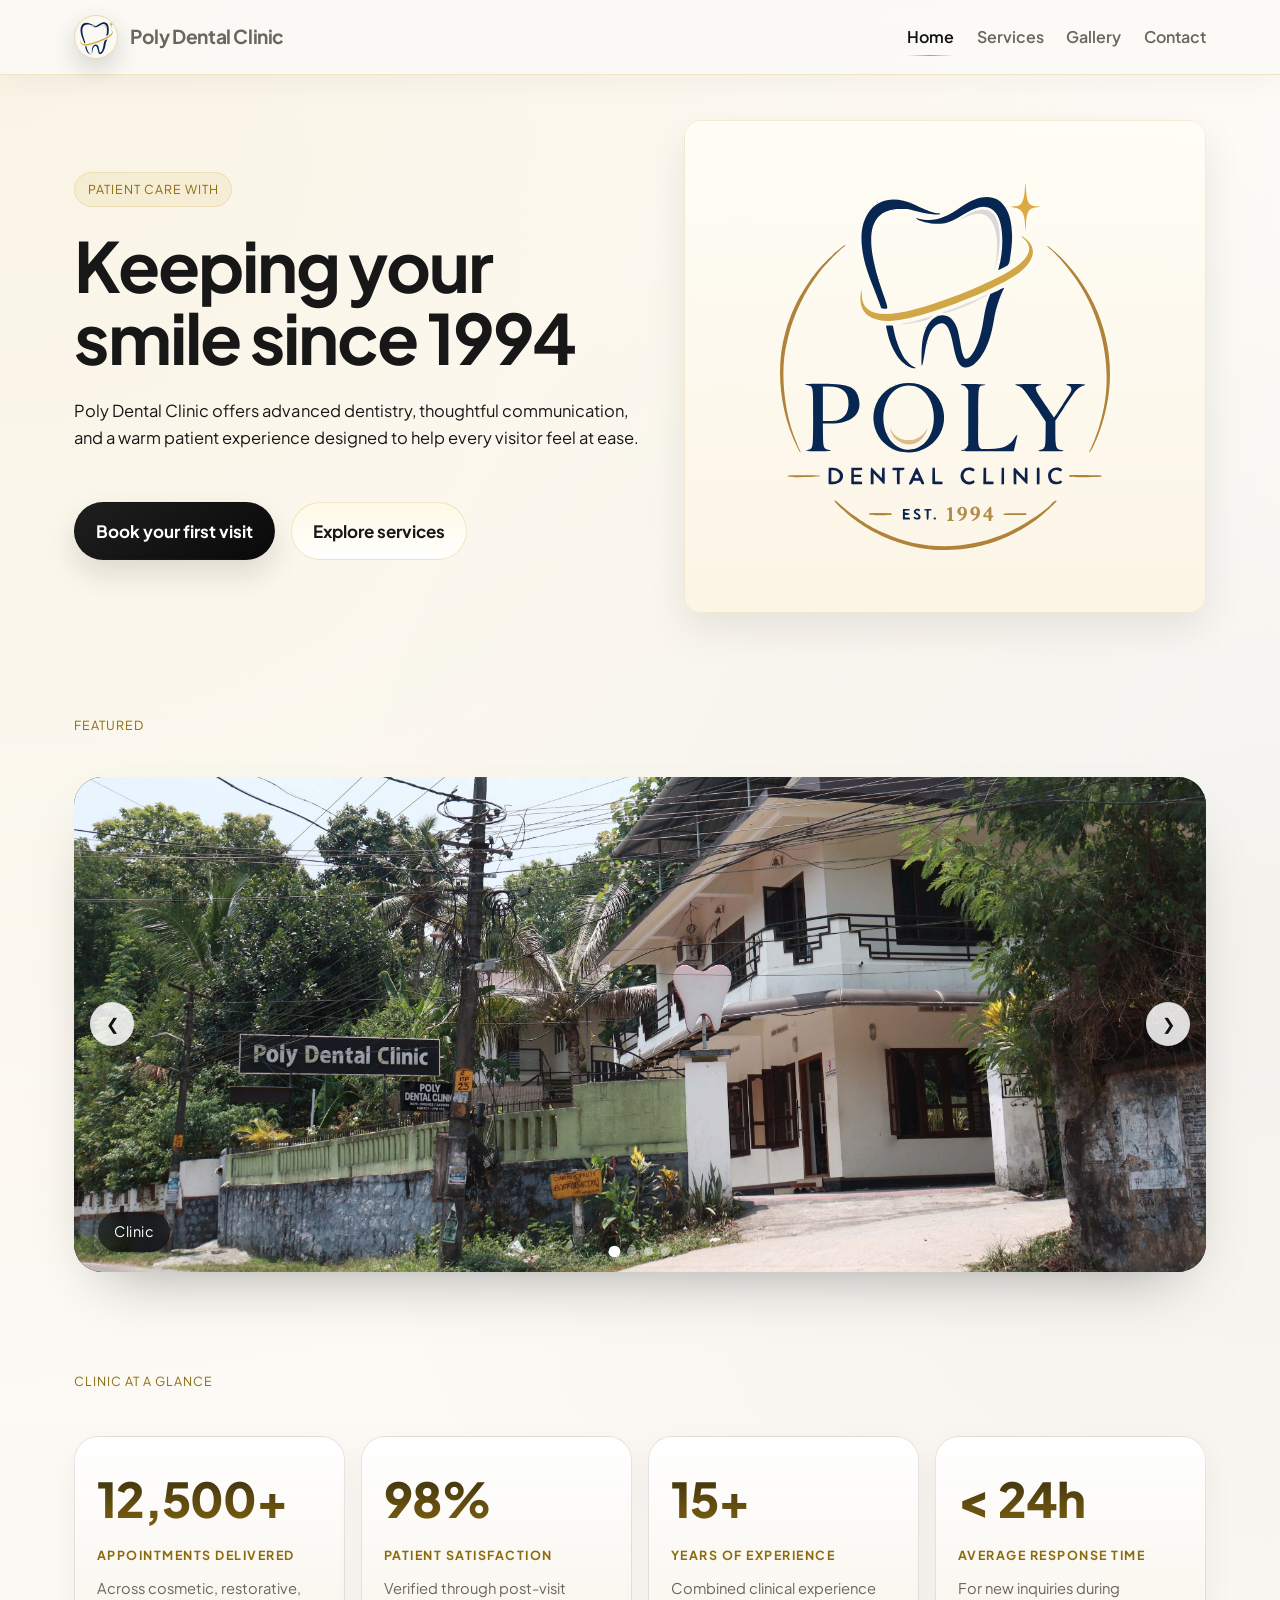
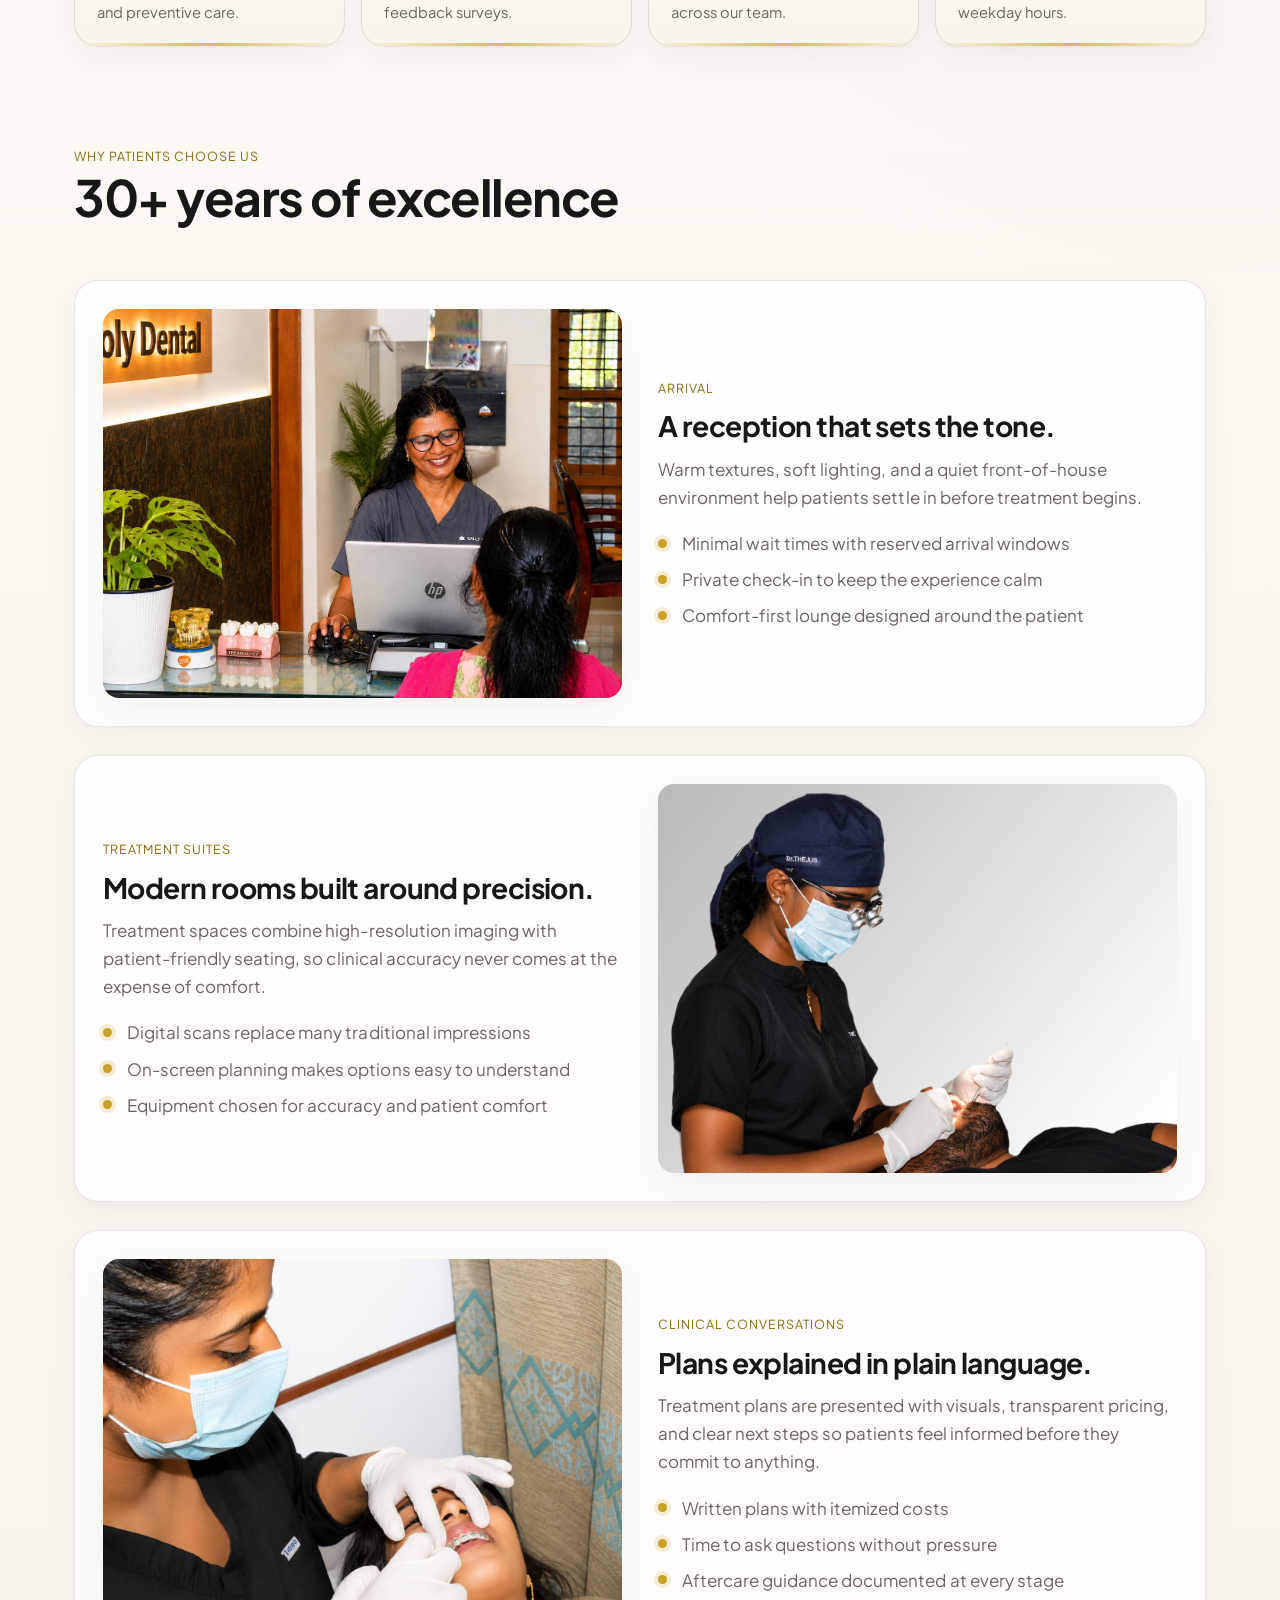
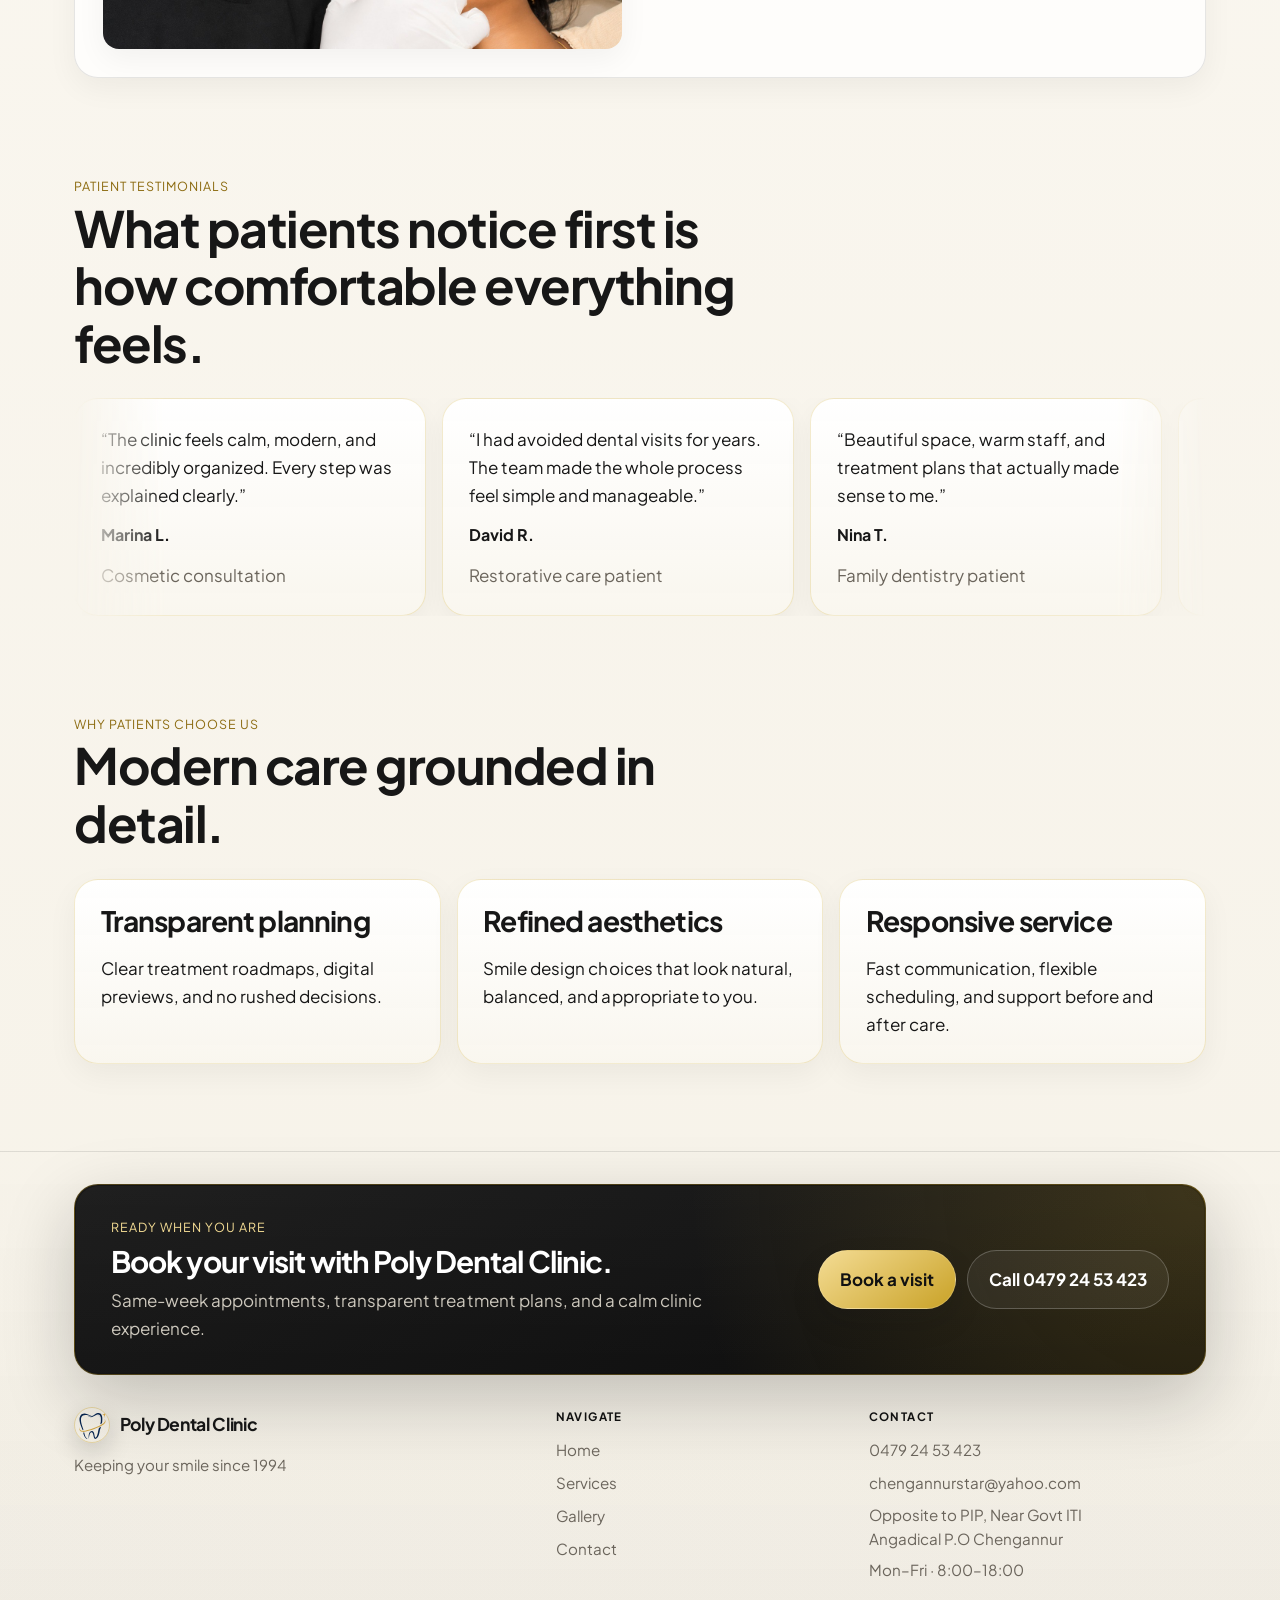
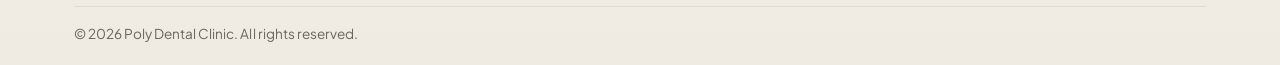
==== index.html @ 368d03ad "fix: add images shared" ====
<!DOCTYPE html>
<html lang="en">
  <head>
    <meta charset="UTF-8" />
    <meta name="viewport" content="width=device-width, initial-scale=1.0" />
    <title>Home | Poly Dental Clinic</title>
    <meta
      name="description"
      content="Poly Dental Clinic is a modern dental practice offering dependable care, advanced treatments, and a welcoming patient experience from the first visit."
    />
    <meta
      name="keywords"
      content="dental clinic, cosmetic dentistry, family dentist, restorative dentistry, modern dental care"
    />
    <meta name="robots" content="index,follow" />
    <link rel="canonical" href="https://www.polydentalclinic.com/" />
    <meta property="og:title" content="Home | Poly Dental Clinic" />
    <meta
      property="og:description"
      content="Modern dental care with a strong first impression, advanced technology, and a calm patient experience."
    />
    <meta property="og:type" content="website" />
    <meta property="og:url" content="https://www.polydentalclinic.com/" />
    <meta property="og:site_name" content="Poly Dental Clinic" />
    <meta name="theme-color" content="#fbfaf7" />
    <link rel="icon" href="assets/images/favicon.svg" type="image/svg+xml" />
    <link rel="manifest" href="site.webmanifest" />
    <link rel="preconnect" href="https://fonts.googleapis.com" />
    <link rel="preconnect" href="https://fonts.gstatic.com" crossorigin />
    <link
      href="https://fonts.googleapis.com/css2?family=Plus+Jakarta+Sans:wght@400;500;600;700;800&display=swap"
      rel="stylesheet"
    />
    <link rel="stylesheet" href="assets/css/styles.css" />
    <script>document.documentElement.classList.add('js');</script>
    <script type="application/ld+json">
      {
        "@context": "https://schema.org",
        "@type": "Dentist",
        "name": "Poly Dental Clinic",
        "url": "https://www.polydentalclinic.com/",
        "telephone": "+1-555-014-2211",
        "address": {
          "@type": "PostalAddress",
          "streetAddress": "125 Gold Crescent",
          "addressLocality": "Brookline",
          "addressRegion": "MA",
          "postalCode": "02446",
          "addressCountry": "US"
        },
        "openingHours": "Mo-Fr 08:00-18:00",
        "medicalSpecialty": ["Dentistry", "Cosmetic Dentistry", "Orthodontics"]
      }
    </script>
  </head>
  <body>
    <a class="skip-link" href="#main">Skip to content</a>
    <header class="site-header">
      <div class="nav-shell">
        <a class="brand" href="index.html" aria-label="Poly Dental Clinic home">
          <img class="brand-mark" src="assets/images/PD_LogoMark.svg" alt="Poly Dental Clinic logo" />
          <span class="brand-copy">
            <strong>Poly Dental Clinic</strong>
          </span>
        </a>
        <button
          class="mobile-toggle"
          type="button"
          aria-label="Toggle navigation menu"
          aria-expanded="false"
          aria-controls="primary-nav"
          data-mobile-toggle
        >
          <span class="mobile-toggle-line" aria-hidden="true"></span>
          <span class="mobile-toggle-line" aria-hidden="true"></span>
          <span class="mobile-toggle-line" aria-hidden="true"></span>
        </button>
        <nav>
          <div class="nav-links" id="primary-nav" data-nav-links>
            <a href="index.html" aria-current="page">Home</a>
            <a href="services.html">Services</a>
            <a href="gallery.html">Gallery</a>
            <a href="contact.html">Contact</a>
          </div>
        </nav>
      </div>
    </header>

    <main id="main">
      <section class="page-intro home-intro">
        <div class="section-shell page-intro-grid">
          <div class="page-intro-copy reveal">
            <span class="eyebrow">Patient care with </span>
            <h1>Keeping your smile since 1994</h1>
            <p>
              Poly Dental Clinic offers advanced dentistry, thoughtful communication,
              and a warm patient experience designed to help every visitor feel at ease.
            </p>
            <div class="inline-actions">
              <a class="button" href="contact.html">Book your first visit</a>
              <a class="button-secondary" href="services.html">Explore services</a>
            </div>
            <!-- <div class="landing-points">
              <span>Digital diagnostics</span>
              <span>Cosmetic and family care</span>
              <span>Comfort-focused appointments</span>
            </div> -->
          </div>
          <div class="page-intro-home reveal">
            <div class="page-intro-details">
              <div class="hero-image-frame home-intro-image">
                <img
                  src="assets/images/PD_Logo.svg"
                  alt="Modern treatment suite inside Poly Dental Clinic"
                />
              </div>
              
            </div>
          </div>
        </div>
      </section>

      <!-- <section class="section">
        <div class="section-shell">
          <div class="section-head reveal">
            <div class="section-copy">
              <span class="section-label">Welcome</span>
              <h2>Everything patients need to feel confident is built into the experience.</h2>
              <p class="section-lead">
                From the first impression on the homepage to the first appointment in clinic,
                the experience is designed to feel modern, simple, and dependable.
              </p>
            </div>
          </div>

          <div class="story-grid">
            <article class="story-panel reveal">
              <h3>Simple to understand</h3>
              <p>
                Clear treatment plans, digital explanations, and calm conversations help
                patients know exactly what to expect.
              </p>
              <div class="meta-list">
                <div><span>Appointments</span>Efficient booking and responsive follow-up</div>
                <div><span>Communication</span>Transparent explanations without jargon</div>
              </div>
            </article>
            <article class="story-panel reveal">
              <h3>Designed for comfort</h3>
              <p>
                A warm environment, modern technology, and a patient-first workflow reduce
                stress and make each visit feel more manageable.
              </p>
              <div class="meta-list">
                <div><span>Environment</span>Calm interiors with black and gold accents</div>
                <div><span>Care range</span>Preventive, cosmetic, restorative, and family dentistry</div>
              </div>
            </article>
          </div>
        </div>
      </section> -->
<section class="section">
        <div class="section-shell">
          <div class="section-head reveal">
            <div class="section-copy">
              <span class="section-label">Featured</span>
              <!-- <h2>Glimpses of the clinic.</h2> -->
              <!-- <p class="section-lead">Our facilities are designed to provide a comfortable and welcoming environment.</p> -->
            </div>
          </div>
          <div
            class="carousel reveal"
            data-carousel
            data-carousel-interval="7000"
            aria-roledescription="carousel"
            aria-label="Clinic image carousel"
          >
            <div class="carousel-track" data-carousel-track>
              <figure class="carousel-slide">
                <img src="assets/images/f1.jpeg" alt="Welcoming clinic reception" />
                <figcaption>Clinic</figcaption>
              </figure>
              <figure class="carousel-slide">
                <img src="assets/images/f2.jpeg" alt="Modern private treatment suite" />
                <figcaption>Signboard</figcaption>
              </figure>
              <figure class="carousel-slide">
                <img src="assets/images/f3.jpeg" alt="Specialist consultation moment" />
                <figcaption>Reception</figcaption>
              </figure>
              <figure class="carousel-slide">
                <img src="assets/images/f4.jpeg" alt="Calm clinic atmosphere with gold accents" />
                <figcaption>Logo</figcaption>
              </figure>
            </div>
            <button class="carousel-btn carousel-prev" type="button" aria-label="Previous slide" data-carousel-prev>&#10094;</button>
            <button class="carousel-btn carousel-next" type="button" aria-label="Next slide" data-carousel-next>&#10095;</button>
            <div class="carousel-dots" data-carousel-dots aria-label="Select slide"></div>
          </div>
        </div>
      </section>
      <section class="section">
        <div class="section-shell">
          <div class="section-head reveal">
            <div class="section-copy">
              <span class="section-label">Clinic at a glance</span>
              <!-- <h2>Numbers that reflect a calm, dependable practice.</h2>
              <p class="section-lead">
                A quick snapshot of how the clinic operates day to day, from response times to
                long-term patient relationships. -->
              </p>
            </div>
          </div>
          <div class="home-kpis">
            <article class="kpi home-kpi reveal">
              <div class="kpi-value" data-count-to="12500">12,500+</div>
              <div class="kpi-label">Appointments delivered</div>
              <p>Across cosmetic, restorative, and preventive care.</p>
            </article>
            <article class="kpi home-kpi reveal">
              <div class="kpi-value" data-count-to="98">98%</div>
              <div class="kpi-label">Patient satisfaction</div>
              <p>Verified through post-visit feedback surveys.</p>
            </article>
            <article class="kpi home-kpi reveal">
              <div class="kpi-value" data-count-to="15">15+</div>
              <div class="kpi-label">Years of experience</div>
              <p>Combined clinical experience across our team.</p>
            </article>
            <article class="kpi home-kpi reveal">
              <div class="kpi-value">&lt; 24h</div>
              <div class="kpi-label">Average response time</div>
              <p>For new inquiries during weekday hours.</p>
            </article>
          </div>
        </div>
      </section>

      <section class="section">
        <div class="section-shell">
          <div class="section-head reveal">
           <div class="section-head reveal">
            <div class="section-copy">
              <span class="section-label">Why patients choose us</span>
              <h2>30+ years of excellence</h2>
            </div>
          </div>
          </div>

          <div class="feature-stack">
            <article class="feature-row reveal">
              <div class="feature-media">
                <img src="assets/images/f15.jpeg" alt="Calm reception lounge interior" />
              </div>
              <div class="feature-copy">
                <span class="section-label">Arrival</span>
                <h3>A reception that sets the tone.</h3>
                <p>
                  Warm textures, soft lighting, and a quiet front-of-house environment help
                  patients settle in before treatment begins.
                </p>
                <ul class="feature-points">
                  <li>Minimal wait times with reserved arrival windows</li>
                  <li>Private check-in to keep the experience calm</li>
                  <li>Comfort-first lounge designed around the patient</li>
                </ul>
              </div>
            </article>

            <article class="feature-row is-reversed reveal">
              <div class="feature-media">
                <img src="assets/images/modern.jpeg" alt="Modern treatment suite with digital tools" />
              </div>
              <div class="feature-copy">
                <span class="section-label">Treatment suites</span>
                <h3>Modern rooms built around precision.</h3>
                <p>
                  Treatment spaces combine high-resolution imaging with patient-friendly seating,
                  so clinical accuracy never comes at the expense of comfort.
                </p>
                <ul class="feature-points">
                  <li>Digital scans replace many traditional impressions</li>
                  <li>On-screen planning makes options easy to understand</li>
                  <li>Equipment chosen for accuracy and patient comfort</li>
                </ul>
              </div>
            </article>

            <article class="feature-row reveal">
              <div class="feature-media">
                <img src="assets/images/f14.jpeg" alt="Clinician explaining a treatment plan" />
              </div>
              <div class="feature-copy">
                <span class="section-label">Clinical conversations</span>
                <h3>Plans explained in plain language.</h3>
                <p>
                  Treatment plans are presented with visuals, transparent pricing, and clear
                  next steps so patients feel informed before they commit to anything.
                </p>
                <ul class="feature-points">
                  <li>Written plans with itemized costs</li>
                  <li>Time to ask questions without pressure</li>
                  <li>Aftercare guidance documented at every stage</li>
                </ul>
              </div>
            </article>
          </div>
        </div>
      </section>

      <section class="section testimonials-section">
        <div class="section-shell">
          <div class="section-head reveal">
            <div class="section-copy">
              <span class="section-label">Patient testimonials</span>
              <h2>What patients notice first is how comfortable everything feels.</h2>
            </div>
          </div>

          <div class="testimonial-marquee reveal" aria-label="Patient testimonials">
            <div class="testimonial-track">
              <article class="testimonial-card">
                <p>“The clinic feels calm, modern, and incredibly organized. Every step was explained clearly.”</p>
                <strong>Marina L.</strong>
                <span>Cosmetic consultation</span>
              </article>
              <article class="testimonial-card">
                <p>“I had avoided dental visits for years. The team made the whole process feel simple and manageable.”</p>
                <strong>David R.</strong>
                <span>Restorative care patient</span>
              </article>
              <article class="testimonial-card">
                <p>“Beautiful space, warm staff, and treatment plans that actually made sense to me.”</p>
                <strong>Nina T.</strong>
                <span>Family dentistry patient</span>
              </article>
              <article class="testimonial-card">
                <p>“My aligner journey felt structured from day one. I always knew what was happening next.”</p>
                <strong>Chris M.</strong>
                <span>Aligner patient</span>
              </article>
              <article class="testimonial-card" aria-hidden="true">
                <p>“The clinic feels calm, modern, and incredibly organized. Every step was explained clearly.”</p>
                <strong>Marina L.</strong>
                <span>Cosmetic consultation</span>
              </article>
              <article class="testimonial-card" aria-hidden="true">
                <p>“I had avoided dental visits for years. The team made the whole process feel simple and manageable.”</p>
                <strong>David R.</strong>
                <span>Restorative care patient</span>
              </article>
              <article class="testimonial-card" aria-hidden="true">
                <p>“Beautiful space, warm staff, and treatment plans that actually made sense to me.”</p>
                <strong>Nina T.</strong>
                <span>Family dentistry patient</span>
              </article>
              <article class="testimonial-card" aria-hidden="true">
                <p>“My aligner journey felt structured from day one. I always knew what was happening next.”</p>
                <strong>Chris M.</strong>
                <span>Aligner patient</span>
              </article>
            </div>
          </div>
        </div>
      </section>

      <section class="section">
        <div class="section-shell">
          <div class="section-head reveal">
            <div class="section-copy">
              <span class="section-label">Why patients choose us</span>
              <h2>Modern care grounded in detail.</h2>
            </div>
          </div>
          <div class="values-grid">
            <article class="value-card reveal">
              <h3>Transparent planning</h3>
              <p>Clear treatment roadmaps, digital previews, and no rushed decisions.</p>
            </article>
            <article class="value-card reveal">
              <h3>Refined aesthetics</h3>
              <p>Smile design choices that look natural, balanced, and appropriate to you.</p>
            </article>
            <article class="value-card reveal">
              <h3>Responsive service</h3>
              <p>Fast communication, flexible scheduling, and support before and after care.</p>
            </article>
          </div>
          <!-- <div class="cta-banner reveal">
            <div>
              <h3>Ready for a more elevated dental experience?</h3>
              <p>Compare treatments, review options, and book a consultation in minutes.</p>
            </div>
            <a class="button" href="contact.html">Start your visit</a>
          </div> -->
        </div>
      </section>
    </main>

    <footer class="footer">
      <div class="footer-shell">
        <aside class="footer-cta reveal" aria-label="Book a visit">
          <div class="footer-cta-copy">
            <span class="section-label">Ready when you are</span>
            <h3>Book your visit with Poly Dental Clinic.</h3>
            <p>Same-week appointments, transparent treatment plans, and a calm clinic experience.</p>
          </div>
          <div class="footer-cta-actions">
            <a class="button" href="contact.html">Book a visit</a>
            <a class="button-secondary" href="tel:+15550142211">Call 0479 24 53 423</a>
          </div>
        </aside>
        <div class="footer-grid">
          <div class="footer-brand">
            <a class="footer-brand-link" href="index.html" aria-label="Poly Dental Clinic home">
              <img class="brand-mark" src="assets/images/PD_LogoMark.svg" alt="Poly Dental Clinic logo" />
              <strong>Poly Dental Clinic</strong>
            </a>
            <span>Keeping your smile since 1994</span>
          </div>
          <div class="footer-col">
            <span class="footer-heading">Navigate</span>
            <div class="footer-links">
              <a href="index.html">Home</a>
              <a href="services.html">Services</a>
              <a href="gallery.html">Gallery</a>
              <a href="contact.html">Contact</a>
            </div>
          </div>
          <div class="footer-col">
            <span class="footer-heading">Contact</span>
            <div class="footer-links">
              <a href="tel:+15550142211">0479 24 53 423</a>
              <a href="mailto:hello@polydentalclinic.com">chengannurstar@yahoo.com</a>
              <span>Opposite to PIP, Near Govt ITI
              <br />Angadical P.O Chengannur</span>
              <span>Mon&ndash;Fri &middot; 8:00&ndash;18:00</span>
            </div>
          </div>
        </div>
        <div class="footer-bottom">
          <p class="footer-note">&copy; <span data-current-year></span> Poly Dental Clinic. All rights reserved.</p>
        </div>
      </div>
    </footer>

    <script src="assets/js/script.js"></script>
  </body>
</html>
---- assets/css/styles.css ----
:root {
  --bg: #fbfaf7;
  --bg-elevated: #f5f1e8;
  --surface: rgba(255, 255, 255, 0.88);
  --surface-strong: rgba(255, 255, 255, 0.96);
  --text: #171717;
  --text-muted: #6b655c;
  --gold: #c9a227;
  --gold-soft: #e7d08b;
  --accent-dark: #111111;
  --border: rgba(17, 17, 17, 0.1);
  --border-strong: rgba(201, 162, 39, 0.24);
  --shadow: 0 22px 60px rgba(17, 17, 17, 0.08);
  --shadow-soft: 0 10px 30px rgba(17, 17, 17, 0.05);
  --radius-lg: 24px;
  --radius-md: 16px;
  --radius-sm: 12px;
  --container: 1180px;
  --gutter: clamp(1rem, 2.5vw, 1.5rem);
  --space-sm: clamp(0.75rem, 1.2vw, 1rem);
  --space-md: clamp(1rem, 1.8vw, 1.4rem);
  --space-lg: clamp(1.5rem, 2.6vw, 2.25rem);
  --space-xl: clamp(2rem, 3.6vw, 3rem);
  --measure: 68ch;
  --display-font: "Plus Jakarta Sans", "Segoe UI", sans-serif;
  --body-font: "Plus Jakarta Sans", "Segoe UI", sans-serif;
  --focus-ring: 0 0 0 4px rgba(201, 162, 39, 0.2);
  --transition: 220ms ease;
}

* {
  box-sizing: border-box;
}

html {
  scroll-behavior: smooth;
}

body {
  margin: 0;
  font-family: var(--body-font);
  font-size: clamp(1rem, 0.25vw + 0.98rem, 1.0625rem);
  color: var(--text);
  background:
    radial-gradient(circle at top left, rgba(201, 162, 39, 0.1), transparent 28%),
    radial-gradient(circle at right 20%, rgba(17, 17, 17, 0.04), transparent 24%),
    linear-gradient(180deg, #fffdfa 0%, #f6f2e8 100%);
  min-height: 100vh;
  line-height: 1.65;
  letter-spacing: 0.001em;
  text-rendering: optimizeLegibility;
  -webkit-font-smoothing: antialiased;
}

a {
  color: inherit;
  text-decoration: none;
}

a:focus-visible,
button:focus-visible,
input:focus-visible,
textarea:focus-visible {
  outline: none;
  box-shadow: var(--focus-ring);
}

img {
  max-width: 100%;
  display: block;
}

button,
input,
textarea {
  font: inherit;
}

.skip-link {
  position: absolute;
  left: -999px;
  top: 1rem;
}

.skip-link:focus,
.skip-link:focus-visible {
  left: 1rem;
  z-index: 1000;
  padding: 0.75rem 1rem;
  border-radius: var(--radius-sm);
  background: var(--gold);
  color: #111;
  box-shadow: var(--shadow-soft);
}

.site-header {
  position: sticky;
  top: 0;
  z-index: 50;
  backdrop-filter: blur(16px);
  background: rgba(251, 250, 247, 0.84);
  border-bottom: 1px solid rgba(201, 162, 39, 0.24);
  box-shadow: 0 10px 30px rgba(17, 17, 17, 0.04);
}

nav {
  display: flex;
  align-items: center;
  margin-left: auto;
}

.nav-shell,
.section-shell,
.footer-shell {
  width: 100%;
  max-width: var(--container);
  margin: 0 auto;
  padding-inline: var(--gutter);
}

.nav-shell {
  display: flex;
  align-items: center;
  justify-content: space-between;
  gap: 0.65rem;
  min-height: 74px;
}

.brand {
  display: flex;
  align-items: center;
  gap: 0.75rem;
}

.brand-mark {
  width: 2.75rem;
  height: 2.75rem;
  border-radius: 50%;
  display: grid;
  place-items: center;
  color: #fff;
  /* background: linear-gradient(145deg, #262626, #111111); */
  border: 1px solid rgba(201, 162, 39, 0.35);
  box-shadow: 0 10px 24px rgba(17, 17, 17, 0.16);
  font-weight: 800;
}

.brand-copy strong,
.footer-brand strong {
  display: block;
  font-family: var(--display-font);
  letter-spacing: -0.02em;
  font-size: 1.2rem;
}

.brand-copy,
.footer-brand span,
.section-lead,
.meta-list,
.contact-list,
.card-note,
.gallery-tag,
.kpi-label {
  color: var(--text-muted);
}

.nav-links {
  display: flex;
  align-items: center;
  gap: 1.4rem;
}

.nav-links a {
  position: relative;
  font-size: 1rem;
  font-weight: 600;
  color: var(--text-muted);
}

.nav-links a[aria-current="page"] {
  color: var(--accent-dark);
}

.nav-links a::after {
  content: "";
  position: absolute;
  left: 0;
  bottom: -0.35rem;
  width: 100%;
  height: 1px;
  background: linear-gradient(90deg, transparent, var(--gold), transparent);
  transform: scaleX(0);
  transform-origin: center;
  transition: transform var(--transition);
}

.nav-links a:hover::after,
.nav-links a[aria-current="page"]::after {
  transform: scaleX(1);
}

.mobile-toggle {
  display: none;
  width: 3rem;
  height: 3rem;
  border: 1px solid rgba(201, 162, 39, 0.3);
  border-radius: 12px;
  background: linear-gradient(180deg, rgba(255, 248, 228, 0.96), rgba(255, 255, 255, 0.98));
  color: var(--text);
  padding: 0;
  align-content: center;
  justify-items: center;
  gap: 0.24rem;
  margin-left: 0.15rem;
  box-shadow: var(--shadow-soft);
}

.mobile-toggle-line {
  width: 1.1rem;
  height: 2px;
  border-radius: 999px;
  background: linear-gradient(90deg, #111111, #c9a227);
}

.hero {
  position: relative;
  overflow: clip;
  padding: 4rem 0 2rem;
}

.hero::before {
  content: "";
  position: absolute;
  inset: 0;
  background:
    linear-gradient(110deg, rgba(201, 162, 39, 0.14), transparent 42%),
    linear-gradient(180deg, transparent, rgba(17, 17, 17, 0.02));
  pointer-events: none;
}

.hero-grid,
.contact-grid,
.story-grid,
.service-grid,
.gallery-grid,
.info-grid,
.footer-grid,
.stat-grid,
.values-grid,
.doctor-grid {
  display: grid;
  gap: 1rem;
}

.hero-grid,
.contact-grid,
.story-grid {
  grid-template-columns: repeat(2, minmax(0, 1fr));
  align-items: center;
}

.landing-copy {
  max-width: 42rem;
  background: rgba(255, 252, 243, 0.9);
  backdrop-filter: blur(12px);
  border-color: rgba(201, 162, 39, 0.3);
  box-shadow: 0 26px 80px rgba(17, 17, 17, 0.14);
}

.landing-points {
  display: flex;
  flex-wrap: wrap;
  gap: 0.7rem;
  margin-top: 0.15rem;
}

.landing-points span {
  padding: 0.55rem 0.8rem;
  border-radius: 999px;
  background: rgba(17, 17, 17, 0.05);
  border: 1px solid rgba(201, 162, 39, 0.2);
  font-size: 0.92rem;
  font-weight: 600;
  color: var(--text-muted);
}

.page-intro {
  padding: clamp(2rem, 4vw, 3.2rem) 0 clamp(2.4rem, 4.6vw, 3.6rem);
}

.home-intro {
  padding-top: clamp(2rem, 4vw, 2.8rem);
}

.page-intro-grid {
  display: grid;
  grid-template-columns: minmax(0, 1.05fr) minmax(0, 0.95fr);
  gap: clamp(1.25rem, 2.8vw, 2rem);
  align-items: center;
}

.page-intro-copy,
.page-intro-panel {
  position: relative;
  border-radius: var(--radius-lg);
}

.page-intro-copy {
  display: grid;
  gap: var(--space-md);
  padding: clamp(0.6rem, 2vw, 1rem) 0;
}

.page-intro-copy h1 {
  max-width: 10.5ch;
  line-height: 1.04;
  margin-bottom: 0.1rem;
}

.page-intro-copy p {
  max-width: min(var(--measure), 100%);
  font-size: 1.03rem;
}

.page-intro-home 
{
  border: 1px solid rgba(201, 162, 39, 0.16);
  box-shadow: 0 16px 40px rgba(17, 17, 17, 0.08);
  border-radius: calc(var(--radius-lg) - 0.45rem);
}

.page-intro-panel {
  padding: 0.9rem;
  background: linear-gradient(180deg, rgba(45, 45, 45, 0.96), rgba(45, 45, 45, 0.96));
  border: 1px solid rgba(201, 162, 39, 0.16);
  box-shadow: 0 16px 40px rgba(17, 17, 17, 0.08);
}

.home-intro-panel {
  background: linear-gradient(180deg, rgba(45, 45, 45, 0.96), rgba(45, 45, 45, 0.96));
}

.page-intro-panel::before {
  content: "";
  position: absolute;
  inset: 0.8rem;
  border-radius: calc(var(--radius-lg) - 0.45rem);
  background: linear-gradient(135deg, rgba(201, 162, 39, 0.08), rgba(255, 255, 255, 0));
  border: 1px solid rgba(201, 162, 39, 0.08);
  pointer-events: none;
}

.page-intro-details {
  position: relative;
  z-index: 1;
  display: grid;
  gap: 0.85rem;
  height: 100%;
}

.home-intro-image {
  min-height: 19rem;
}

.home-intro-image img {
  aspect-ratio: 1.12 / 0.88;
}

.home-intro-stats {
  display: grid;
  grid-template-columns: minmax(0, 1.15fr) minmax(0, 0.85fr) minmax(0, 0.85fr);
  gap: 0.9rem;
}

.intro-detail-card {
  padding: 1.15rem 1.2rem;
  border-radius: var(--radius-md);
  background: rgba(255, 255, 255, 0.04);
  border: 1px solid rgba(255, 255, 255, 0.08);
}

.intro-detail-card .section-label {
  color: #f4dc94;
}

.intro-detail-card h3 {
  color: #fff;
  margin-top: 0.35rem;
}

.intro-detail-card p {
  color: rgba(255, 249, 235, 0.78);
  margin-top: 0.7rem;
}

.intro-detail-accent {
  background: linear-gradient(180deg, rgba(201, 162, 39, 0.16), rgba(255, 255, 255, 0.04));
  border-color: rgba(201, 162, 39, 0.34);
}

.hero-copy,
.hero-card,
.story-panel,
.contact-panel,
.info-panel,
.service-card,
.gallery-card,
.value-card,
.cta-banner,
.doctor-card,
.testimonial-card {
  background: linear-gradient(180deg, rgba(255, 255, 255, 0.98), rgba(249, 246, 238, 0.96));
  border: 1px solid var(--border);
  border-radius: var(--radius-lg);
  box-shadow: var(--shadow-soft);
}

.hero-copy,
.cta-banner,
.service-card,
.value-card,
.doctor-card,
.testimonial-card {
  border-color: rgba(201, 162, 39, 0.22);
}

.hero-copy,
.story-panel,
.contact-panel,
.info-panel,
.cta-banner {
  padding: clamp(1.4rem, 2.6vw, 2.35rem);
}

.service-card,
.gallery-card,
.value-card,
.stat-card,
.doctor-card,
.testimonial-card {
  padding: clamp(1.2rem, 2.2vw, 1.6rem);
}

.eyebrow {
  display: inline-flex;
  align-items: center;
  gap: 0.6rem;
  padding: 0.38rem 0.8rem;
  border-radius: 999px;
  background: rgba(201, 162, 39, 0.1);
  border: 1px solid rgba(201, 162, 39, 0.18);
  color: #8c6b10;
  letter-spacing: 0.08em;
  text-transform: uppercase;
  font-size: 0.77rem;
  width: fit-content;
}

h1,
h2,
h3 {
  margin: 0;
  line-height: 1.15;
  font-family: var(--display-font);
  font-weight: 700;
  letter-spacing: -0.03em;
}



h1 {
  font-size: clamp(2.4rem, 5.4vw, 5.2rem);
  max-width: 18ch;
  text-wrap: balance;
}

h2 {
  font-size: 50px;
}

h3 {
  font-size: clamp(1.5rem, 2.2vw, 2rem);
}

p {
  margin: 0;
  max-width: 66ch;
}

.hero-copy p,
.section-copy p,
.story-panel p,
.contact-panel p,
.info-panel p,
.service-card p,
.gallery-card p,
.value-card p,
.cta-banner p {
  margin-top: 1rem;
}

.hero-actions,
.inline-actions {
  display: flex;
  flex-wrap: wrap;
  gap: 1rem;
  margin-top: 1.75rem;
}

.button,
.button-secondary {
  display: inline-flex;
  align-items: center;
  justify-content: center;
  min-height: 3.25rem;
  padding: 0.9rem 1.3rem;
  border-radius: 999px;
  font-weight: 700;
  transition: transform var(--transition), border-color var(--transition), background var(--transition), box-shadow var(--transition);
}

.button {
  color: #fff;
  background: linear-gradient(145deg, #1f1f1f, #090909);
  border: 1px solid rgba(17, 17, 17, 0.16);
  box-shadow: 0 14px 30px rgba(17, 17, 17, 0.12);
}

.button-secondary {
  border: 1px solid var(--border-strong);
  background: linear-gradient(180deg, rgba(255, 248, 228, 0.92), rgba(255, 255, 255, 0.94));
  color: var(--text);
}

.button:hover,
.button-secondary:hover,
.mobile-toggle:hover {
  transform: translateY(-1px);
  box-shadow: 0 10px 24px rgba(17, 17, 17, 0.1);
}

.button:focus-visible,
.button-secondary:focus-visible,
.mobile-toggle:focus-visible,
.nav-links a:focus-visible {
  box-shadow: var(--focus-ring);
}

.hero-card {
  position: relative;
  padding: clamp(1rem, 1.8vw, 1.35rem);
  min-height: 420px;
  isolation: isolate;
}

.hero-media {
  min-height: 100%;
}

.hero-card::before {
  content: "";
  position: absolute;
  inset: 1rem;
  border-radius: calc(var(--radius-lg) - 0.75rem);
  background:
    linear-gradient(160deg, rgba(201, 162, 39, 0.14), transparent 45%),
    radial-gradient(circle at top right, rgba(255, 255, 255, 0.92), transparent 42%),
    linear-gradient(180deg, rgba(255, 255, 255, 0.98), rgba(247, 242, 231, 0.95));
  border: 1px solid rgba(17, 17, 17, 0.06);
}

.hero-card-content {
  position: relative;
  z-index: 1;
  height: 100%;
  display: flex;
  flex-direction: column;
  justify-content: space-between;
}

.hero-image-frame {
  overflow: hidden;
  border-radius: calc(var(--radius-lg) - 0.5rem);
  background: linear-gradient(180deg, rgba(255, 253, 246, 0.92), rgba(251, 245, 229, 0.96));
}

.hero-image-frame img {
  width: 100%;
  aspect-ratio: 1.06 / 1;
  object-fit: cover;
  border: 0;
}

.hero-stat-row {
  display: grid;
  grid-template-columns: repeat(3, minmax(0, 1fr));
  gap: 0.9rem;
  margin-top: 1rem;
}

.hero-highlight {
  display: grid;
  gap: 1rem;
}

.hero-badge,
.kpi {
  background: rgba(255, 255, 255, 0.7);
  border: 1px solid rgba(17, 17, 17, 0.06);
  border-radius: var(--radius-md);
  padding: 1rem 1.05rem;
}

.home-intro-stats .kpi {
  background: rgba(255, 255, 255, 0.04);
  border: 1px solid rgba(255, 255, 255, 0.08);
  color: rgba(255, 249, 235, 0.85);
}

.home-intro-stats .kpi-value {
  color: #f4dc94;
}

.home-intro-stats .kpi-label {
  color: rgba(255, 249, 235, 0.72);
}

.kpi-value {
  font-size: clamp(2rem, 4vw, 3rem);
  color: var(--accent-dark);
  font-family: var(--display-font);
}

.section {
  padding: clamp(1.5rem, 3vw, 2.4rem) 0 clamp(2.4rem, 4.8vw, 3.4rem);
}

.section-head {
  display: flex;
  align-items: end;
  justify-content: space-between;
  gap: 1.5rem;
  margin-bottom: clamp(1.15rem, 2.2vw, 1.7rem);
}

.section-copy {
  max-width: min(42rem, 100%);
}

.section-label {
  color: #8c6b10;
  text-transform: uppercase;
  letter-spacing: 0.08em;
  font-size: 0.78rem;
}

.stat-grid,
.values-grid,
.service-grid,
.gallery-grid,
.info-grid,
.doctor-grid {
  grid-template-columns: repeat(3, minmax(0, 1fr));
}

.doctor-grid {
  margin-top: 1rem;
}

.doctor-card {
  display: grid;
  gap: 1rem;
}

.doctor-card img {
  width: 100%;
  aspect-ratio: 1 / 1;
  object-fit: cover;
  background: linear-gradient(180deg, rgba(255, 253, 246, 0.92), rgba(251, 245, 229, 0.96));
  border-radius: calc(var(--radius-lg) - 0.5rem);
  /* border: 1px solid rgba(201, 162, 39, 0.18); */
}

.doctor-copy {
  display: grid;
  gap: 0.45rem;
}

.doctor-role {
  color: #8c6b10;
  text-transform: uppercase;
  letter-spacing: 0.08em;
  font-size: 0.8rem;
  font-weight: 700;
}

.doctors-head {
  margin-top: 2.25rem;
}

.about-hero-card .hero-image-frame img {
  aspect-ratio: 1.1 / 0.88;
}

.stat-card {
  background: rgba(255, 255, 255, 0.82);
  border: 1px solid rgba(17, 17, 17, 0.06);
  border-radius: var(--radius-md);
}

.stat-card strong {
  display: block;
  font-size: 2rem;
  color: var(--accent-dark);
  font-family: var(--display-font);
}

.meta-list,
.contact-list {
  display: grid;
  gap: 0.9rem;
  margin-top: 1.5rem;
}

.meta-list span,
.contact-list span {
  display: block;
  color: var(--text);
  font-weight: 700;
  margin-bottom: 0.2rem;
}

.service-card,
.gallery-card,
.value-card {
  transition: transform var(--transition), border-color var(--transition), background var(--transition);
}

.service-card:hover,
.gallery-card:hover,
.value-card:hover {
  transform: translateY(-4px);
  border-color: var(--border-strong);
  box-shadow: var(--shadow);
}

.service-icon,
.gallery-visual {
  display: grid;
  place-items: center;
  border-radius: var(--radius-md);
}

.service-icon {
  width: 3.5rem;
  height: 3.5rem;
  margin-bottom: 1rem;
  background: linear-gradient(180deg, rgba(17, 17, 17, 0.92), rgba(36, 36, 36, 0.94));
  border: 1px solid rgba(201, 162, 39, 0.24);
  color: var(--accent-dark);
  color: #f4dc94;
  font-weight: 700;
}

.gallery-visual {
  min-height: 250px;
  margin-bottom: 1.1rem;
  overflow: hidden;
  background:
    linear-gradient(145deg, rgba(201, 162, 39, 0.32), rgba(255, 255, 255, 0.55)),
    linear-gradient(180deg, #f2ebdb, #ffffff);
}

.gallery-visual::before {
  content: attr(data-label);
  color: rgba(17, 17, 17, 0.75);
  letter-spacing: 0.12em;
  text-transform: uppercase;
  font-size: 0.85rem;
}

.gallery-tag {
  font-size: 0.88rem;
  text-transform: uppercase;
  letter-spacing: 0.08em;
}

.cta-banner {
  display: flex;
  align-items: center;
  justify-content: space-between;
  gap: 1.5rem;
  margin-top: 2rem;
  border-color: var(--border-strong);
}

.testimonials-section {
  overflow: hidden;
}

.testimonial-marquee {
  position: relative;
  overflow: hidden;
  margin-top: 1.5rem;
  mask-image: linear-gradient(90deg, transparent, #000 8%, #000 92%, transparent);
}

.testimonial-track {
  display: flex;
  gap: 1rem;
  width: max-content;
  animation: testimonial-scroll 28s linear infinite;
}

.testimonial-marquee:hover .testimonial-track,
.testimonial-marquee:focus-within .testimonial-track {
  animation-play-state: paused;
}

.testimonial-card {
  width: min(22rem, calc(100vw - 3rem));
  display: grid;
  gap: 0.8rem;
  flex: 0 0 auto;
}

.testimonial-card strong {
  font-size: 1rem;
}

.testimonial-card span {
  color: var(--text-muted);
}

.contact-form {
  display: grid;
  gap: 1rem;
  margin-top: 1.5rem;
}

.form-row {
  display: grid;
  grid-template-columns: repeat(2, minmax(0, 1fr));
  gap: 1rem;
}

.field {
  display: grid;
  gap: 0.45rem;
}

.field label {
  color: #8c6b10;
  font-size: 0.98rem;
  font-weight: 600;
}

.field input,
.field textarea {
  width: 100%;
  min-height: 3.25rem;
  padding: 0.95rem 1rem;
  border-radius: 16px;
  border: 1px solid rgba(17, 17, 17, 0.08);
  background: rgba(255, 255, 255, 0.92);
  color: var(--text);
}

.field textarea {
  min-height: 9rem;
  resize: vertical;
}

.field input:focus,
.field textarea:focus {
  outline: 1px solid rgba(201, 162, 39, 0.55);
  border-color: rgba(201, 162, 39, 0.55);
}

.field input.is-invalid,
.field textarea.is-invalid {
  border-color: #b6361b;
  background: rgba(182, 54, 27, 0.04);
}

.field input.is-invalid:focus,
.field textarea.is-invalid:focus {
  outline-color: #b6361b;
}

.form-status.is-error {
  color: #b6361b;
}

.form-status.is-success {
  color: #5c7a2a;
}

.form-status {
  min-height: 1.5rem;
  font-size: 0.94rem;
  color: #8c6b10;
}

.footer {
  margin-top: 2rem;
  padding: 0;
  background: linear-gradient(180deg, transparent, rgba(17, 17, 17, 0.03));
  border-top: 1px solid rgba(17, 17, 17, 0.08);
}

.footer-shell {
  padding-block: 2rem 1.25rem;
}

.footer-cta {
  position: relative;
  display: flex;
  align-items: center;
  justify-content: space-between;
  flex-wrap: wrap;
  gap: 1.5rem;
  padding: clamp(1.4rem, 2.6vw, 2rem) clamp(1.4rem, 2.8vw, 2.25rem);
  margin-bottom: 2rem;
  border-radius: var(--radius-lg);
  background:
    radial-gradient(circle at top right, rgba(201, 162, 39, 0.22), transparent 45%),
    linear-gradient(145deg, #161616, #0a0a0a);
  border: 1px solid rgba(201, 162, 39, 0.32);
  box-shadow: 0 24px 70px rgba(17, 17, 17, 0.22);
  overflow: hidden;
  color: #fff;
}

.footer-cta::before {
  content: "";
  position: absolute;
  inset: 1px;
  border-radius: calc(var(--radius-lg) - 1px);
  background: linear-gradient(180deg, rgba(255, 255, 255, 0.04), rgba(255, 255, 255, 0.01));
  pointer-events: none;
}

.footer-cta-copy,
.footer-cta-actions {
  position: relative;
  z-index: 1;
}

.footer-cta-copy {
  display: grid;
  gap: 0.45rem;
  max-width: 38rem;
}

.footer-cta-copy .section-label {
  color: #f4dc94;
}

.footer-cta-copy h3 {
  color: #fff;
  font-size: clamp(1.4rem, 2.4vw, 1.85rem);
  margin: 0;
}

.footer-cta-copy p {
  color: rgba(255, 249, 235, 0.78);
  margin: 0;
}

.footer-cta-actions {
  display: inline-flex;
  flex-wrap: wrap;
  gap: 0.7rem;
}

.footer-cta-actions .button {
  background: linear-gradient(145deg, #f4dc94, #c9a227);
  color: #111;
  border-color: rgba(255, 255, 255, 0.16);
}

.footer-cta-actions .button-secondary {
  background: rgba(255, 255, 255, 0.06);
  color: #fff;
  border-color: rgba(255, 255, 255, 0.22);
}

.footer-cta-actions .button-secondary:hover {
  background: rgba(255, 255, 255, 0.1);
}

.footer-grid {
  display: grid;
  grid-template-columns: minmax(0, 1.6fr) minmax(0, 1fr) minmax(0, 1.2fr);
  gap: 2rem;
  align-items: start;
  justify-items: start;
  text-align: left;
  padding: 0;
  border-top: none;
}

.footer-brand {
  display: grid;
  justify-items: start;
  gap: 0.65rem;
  max-width: 26rem;
}

.footer-brand-link {
  display: inline-flex;
  align-items: center;
  gap: 0.6rem;
  color: inherit;
}

.footer-brand-link .brand-mark {
  width: 2.25rem;
  height: 2.25rem;
  font-size: 0.95rem;
}

.footer-brand-link strong {
  font-family: var(--display-font);
  letter-spacing: -0.02em;
  font-size: 1.1rem;
}

.footer-brand span {
  font-size: 0.94rem;
  line-height: 1.55;
}

.footer-col {
  display: grid;
  gap: 0.7rem;
  width: 100%;
}

.footer-heading {
  font-size: 0.72rem;
  font-weight: 700;
  letter-spacing: 0.12em;
  text-transform: uppercase;
  color: var(--accent-dark);
}

.footer-links {
  display: flex;
  flex-direction: column;
  align-items: flex-start;
  gap: 0.5rem;
  font-size: 0.95rem;
}

.footer-links a {
  position: relative;
  color: var(--text-muted);
  transition: color var(--transition);
}

.footer-links a:hover,
.footer-links a:focus-visible {
  color: var(--accent-dark);
}

.footer-links span {
  color: var(--text-muted);
  line-height: 1.55;
}

.footer-bottom {
  margin-top: 1.5rem;
  padding-top: 1rem;
  border-top: 1px solid rgba(17, 17, 17, 0.08);
  display: flex;
  align-items: center;
  justify-content: space-between;
  gap: 1rem;
  flex-wrap: wrap;
}

.footer-note {
  margin: 0;
  color: var(--text-muted);
  font-size: 0.85rem;
}

.js .reveal {
  opacity: 0;
  transform: translateY(18px);
  transition: opacity 500ms ease, transform 500ms ease;
}

.js .reveal.is-visible {
  opacity: 1;
  transform: none;
}

.card-note {
  margin-top: 0.8rem;
  font-size: 0.95rem;
}

@media (max-width: 980px) {
  .hero-grid,
  .contact-grid,
  .story-grid,
  .stat-grid,
  .values-grid,
  .service-grid,
  .gallery-grid,
  .info-grid,
  .doctor-grid,
  .hero-stat-row {
    grid-template-columns: 1fr;
  }

  .footer-grid {
    grid-template-columns: minmax(0, 1.4fr) minmax(0, 1fr);
    gap: 1.5rem 2rem;
  }

  .footer-brand {
    grid-column: 1 / -1;
    max-width: none;
  }

  .section-head,
  .cta-banner {
    align-items: start;
    flex-direction: column;
  }

  .hero {
    padding-top: 3rem;
  }

  .page-intro-grid,
  .home-intro-stats {
    grid-template-columns: 1fr;
  }

  .home-intro-stats {
    grid-template-columns: 1fr 1fr;
  }
}

@media (max-width: 760px) {
  :root {
    --gutter: 1.1rem;
  }

  .site-header {
    background: rgba(251, 250, 247, 0.94);
  }

  .nav-shell {
    position: relative;
    min-height: 70px;
  }

  .brand-copy strong {
    font-size: 1.05rem;
  }

  .mobile-toggle {
    display: inline-grid;
    place-items: center;
    min-width: 3rem;
    min-height: 3.25rem;
    margin-left: auto;
  }

  nav {
    position: absolute;
    top: calc(100% + 0.55rem);
    left: var(--gutter);
    right: var(--gutter);
    flex-direction: column;
    align-items: flex-end;
    margin-left: 0;
  }

  .nav-links {
    width: min(100%, 20rem);
    margin-left: auto;
    display: grid;
    justify-items: end;
    gap: 0.35rem;
    padding: 0.55rem;
    border-radius: 18px;
    border: 1px solid rgba(201, 162, 39, 0.24);
    background: rgba(255, 252, 245, 0.98);
    box-shadow: var(--shadow);
    opacity: 0;
    visibility: hidden;
    pointer-events: none;
    transform: translateY(-0.5rem);
    transition: opacity var(--transition), transform var(--transition), visibility var(--transition);
  }

  .nav-links.is-open {
    opacity: 1;
    visibility: visible;
    transform: none;
    pointer-events: auto;
  }

  .nav-links a {
    min-height: 44px;
    display: flex;
    align-items: center;
    justify-content: flex-end;
    padding: 0.6rem 0.85rem;
    border-radius: 12px;
    background: transparent;
    width: 100%;
    text-align: right;
  }

  .nav-links a[aria-current="page"] {
    background: rgba(201, 162, 39, 0.12);
    color: var(--accent-dark);
  }

  .nav-links a::after {
    display: none;
  }

  .form-row {
    grid-template-columns: 1fr;
  }

  h1 {
    font-size: clamp(2.1rem, 9vw, 2.9rem);
  }

  h2 {
    font-size: clamp(1.7rem, 6.5vw, 2.2rem);
  }

  h3 {
    font-size: clamp(1.2rem, 5vw, 1.55rem);
  }

  .hero,
  .page-intro {
    padding-top: 1.75rem;
    padding-bottom: 1rem;
  }

  .landing-copy {
    max-width: none;
  }

  .page-intro-grid {
    gap: 1rem;
  }

  .page-intro-copy {
    padding-block: 0.25rem 0;
  }

  .page-intro-panel {
    padding: 0.75rem;
  }

  .home-intro-image {
    min-height: 0;
  }

  .home-intro-image img {
    aspect-ratio: 1.2 / 0.78;
  }

  .home-intro-stats {
    grid-template-columns: 1fr 1fr;
  }

  .intro-detail-card {
    padding: 1rem 1.05rem;
  }

  .landing-points {
    gap: 0.5rem;
  }

  .landing-points span {
    font-size: 0.86rem;
    padding: 0.45rem 0.7rem;
  }

  .hero-grid,
  .contact-grid,
  .story-grid,
  .service-grid,
  .gallery-grid,
  .info-grid,
  .values-grid,
  .stat-grid,
  .doctor-grid,
  .hero-stat-row {
    gap: 1rem;
  }

  .hero-copy,
  .hero-card,
  .story-panel,
  .contact-panel,
  .info-panel,
  .service-card,
  .gallery-card,
  .value-card,
  .cta-banner,
  .doctor-card,
  .testimonial-card {
    border-radius: 18px;
  }

  .hero-copy,
  .story-panel,
  .contact-panel,
  .info-panel,
  .cta-banner {
    padding: 1.25rem;
  }

  .service-card,
  .gallery-card,
  .value-card,
  .stat-card,
  .doctor-card,
  .testimonial-card {
    padding: 1.1rem;
  }

  .hero-card {
    min-height: auto;
  }

  .hero-image-frame img {
    aspect-ratio: 1 / 0.92;
  }

  .hero-card::before {
    inset: 0.75rem;
  }

  .hero-actions,
  .inline-actions {
    flex-direction: column;
    align-items: stretch;
    gap: 0.6rem;
    margin-top: 1.25rem;
  }

  .inline-actions .button,
  .inline-actions .button-secondary {
    width: 100%;
    align-self: stretch;
  }

  .button,
  .button-secondary {
    min-height: 3rem;
    padding: 0.85rem 1.2rem;
  }

  .section {
    padding-top: 1rem;
    padding-bottom: 2.25rem;
  }

  .section-head {
    margin-bottom: 1rem;
  }

  .meta-list,
  .contact-list,
  .contact-form {
    gap: 0.85rem;
    margin-top: 1.1rem;
  }

  .gallery-visual {
    min-height: 180px;
  }

  .testimonial-marquee {
    mask-image: none;
  }

  .testimonial-card {
    width: min(18rem, calc(100vw - 2.5rem));
  }

  .cta-banner {
    text-align: left;
    gap: 1rem;
  }

  .cta-banner .button {
    width: 100%;
  }

  .footer-shell {
    padding-block: 1.75rem 1.1rem;
  }

  .footer-cta {
    flex-direction: column;
    align-items: flex-start;
    gap: 1rem;
    padding: 1.25rem;
    margin-bottom: 1.5rem;
  }

  .footer-cta-actions {
    width: 100%;
    flex-direction: column;
    align-items: stretch;
  }

  .footer-cta-actions .button,
  .footer-cta-actions .button-secondary {
    width: 100%;
  }

  .footer-grid {
    grid-template-columns: 1fr 1fr;
    gap: 1.5rem 1.25rem;
  }

  .footer-brand {
    grid-column: 1 / -1;
    padding-bottom: 0.25rem;
    border-bottom: 1px solid rgba(17, 17, 17, 0.08);
  }

  .footer-links a {
    min-height: 36px;
    display: inline-flex;
    align-items: center;
  }

  .footer-bottom {
    margin-top: 1.25rem;
    padding-top: 0.85rem;
    justify-content: flex-start;
  }

  .footer-note {
    font-size: 0.82rem;
  }
}

@media (max-width: 420px) {
  :root {
    --gutter: 1rem;
  }

  .footer-grid {
    grid-template-columns: 1fr;
  }

  .footer-brand {
    border-bottom: none;
    padding-bottom: 0;
  }

  .footer-col + .footer-col {
    padding-top: 1rem;
    border-top: 1px solid rgba(17, 17, 17, 0.08);
  }

  .home-intro-stats {
    grid-template-columns: 1fr;
  }

  .nav-links {
    width: 100%;
  }

  .brand-copy strong {
    font-size: 0.98rem;
  }

  .brand-mark {
    width: 2.35rem;
    height: 2.35rem;
  }
}

@keyframes testimonial-scroll {
  from {
    transform: translateX(0);
  }

  to {
    transform: translateX(calc(-50% - 0.5rem));
  }
}

@media (prefers-reduced-motion: reduce) {
  html {
    scroll-behavior: auto;
  }

  *,
  *::before,
  *::after {
    animation: none !important;
    transition: none !important;
  }

  .reveal {
    opacity: 1;
    transform: none;
  }

  .testimonial-track {
    animation: testimonial-scroll 28s linear infinite !important;
  }
}

.back-to-top {
  position: fixed;
  right: clamp(0.9rem, 2vw, 1.5rem);
  bottom: clamp(0.9rem, 2vw, 1.5rem);
  width: 2.75rem;
  height: 2.75rem;
  display: grid;
  place-items: center;
  border: 1px solid rgba(201, 162, 39, 0.3);
  border-radius: 999px;
  background: rgba(255, 253, 246, 0.92);
  color: var(--accent-dark);
  box-shadow: 0 12px 28px rgba(17, 17, 17, 0.12);
  backdrop-filter: blur(10px);
  cursor: pointer;
  font-size: 1rem;
  line-height: 1;
  opacity: 0;
  visibility: hidden;
  transform: translateY(10px);
  transition: opacity var(--transition), transform var(--transition), background var(--transition), color var(--transition);
  z-index: 60;
}

.back-to-top:hover,
.back-to-top:focus-visible {
  background: #fff;
  color: #8c6b10;
}

.back-to-top.is-visible {
  opacity: 1;
  visibility: visible;
  transform: translateY(0);
}


/* ---- Simple gallery viewer ---- */
.gallery-grid-simple {
  display: grid;
  grid-template-columns: repeat(3, minmax(0, 1fr));
  gap: 1rem;
  margin-top: 1.25rem;
}

.gallery-thumb {
  padding: 0;
  border: 0;
  background: transparent;
  cursor: zoom-in;
  overflow: hidden;
  border-radius: calc(var(--radius-lg) - 0.4rem);
  box-shadow: var(--shadow-soft);
}

.gallery-thumb img {
  width: 100%;
  aspect-ratio: 4 / 3;
  object-fit: cover;
  display: block;
  transition: transform var(--transition), filter var(--transition);
}

.gallery-thumb:hover img,
.gallery-thumb:focus-visible img {
  transform: scale(1.03);
  filter: brightness(0.95);
}

.gallery-viewer {
  position: fixed;
  inset: 0;
  z-index: 90;
  display: grid;
  place-items: center;
  padding: 1.5rem;
  background: rgba(7, 7, 7, 0.82);
  backdrop-filter: blur(8px);
  opacity: 0;
  visibility: hidden;
  transition: opacity var(--transition), visibility var(--transition);
}

.gallery-viewer.is-open {
  opacity: 1;
  visibility: visible;
}

.gallery-viewer-panel {
  position: relative;
  width: min(100%, 900px);
  border-radius: 24px;
  overflow: hidden;
  background: #111;
  box-shadow: 0 24px 60px rgba(0, 0, 0, 0.35);
}

.gallery-viewer-panel img {
  width: 100%;
  max-height: min(78vh, 720px);
  object-fit: cover;
  display: block;
}

.gallery-viewer-close,
.gallery-viewer-nav {
  position: absolute;
  border: 0;
  cursor: pointer;
  color: #111;
  background: rgba(255, 255, 255, 0.92);
  border-radius: 999px;
  width: 2.6rem;
  height: 2.6rem;
  display: grid;
  place-items: center;
  font-size: 1.1rem;
}

.gallery-viewer-close {
  top: 0.9rem;
  right: 0.9rem;
}

.gallery-viewer-prev {
  left: 0.9rem;
  top: 50%;
  transform: translateY(-50%);
}

.gallery-viewer-next {
  right: 0.9rem;
  top: 50%;
  transform: translateY(-50%);
}

.gallery-viewer-caption {
  padding: 1rem 1.1rem 1.1rem;
  color: #f7efe1;
  background: linear-gradient(180deg, rgba(255, 255, 255, 0.04), rgba(0, 0, 0, 0.2));
  font-size: 0.95rem;
}

@media (max-width: 800px) {
  .gallery-grid-simple {
    grid-template-columns: repeat(2, minmax(0, 1fr));
  }
}

@media (max-width: 540px) {
  .gallery-grid-simple {
    grid-template-columns: 1fr;
  }
}

/* ---- Image carousel ---- */
.carousel {
  position: relative;
  overflow: hidden;
  border-radius: 28px;
  background: #0e0e0e;
  box-shadow: 0 30px 60px -30px rgba(0, 0, 0, 0.35);
  margin-top: 2.5rem;
}
.carousel-track {
  display: flex;
  transition: transform 0.7s cubic-bezier(0.65, 0, 0.35, 1);
  will-change: transform;
}
.carousel-slide {
  flex: 0 0 100%;
  margin: 0;
  position: relative;
  aspect-ratio: 16 / 7;
  background: #111;
}
.carousel-slide img {
  width: 100%;
  height: 100%;
  object-fit: cover;
  display: block;
}
.carousel-slide figcaption {
  position: absolute;
  left: 1.5rem;
  bottom: 1.25rem;
  padding: 0.5rem 1rem;
  background: rgba(0, 0, 0, 0.55);
  color: #fff;
  font-size: 0.9rem;
  letter-spacing: 0.04em;
  border-radius: 999px;
  backdrop-filter: blur(6px);
}
.carousel-btn {
  position: absolute;
  top: 50%;
  transform: translateY(-50%);
  width: 44px;
  height: 44px;
  border-radius: 50%;
  border: 0;
  background: rgba(255, 255, 255, 0.85);
  color: #111;
  font-size: 1rem;
  cursor: pointer;
  display: grid;
  place-items: center;
  transition: background 0.2s ease, transform 0.2s ease;
  z-index: 2;
}
.carousel-btn:hover { background: #fff; transform: translateY(-50%) scale(1.05); }
.carousel-prev { left: 1rem; }
.carousel-next { right: 1rem; }
.carousel-dots {
  position: absolute;
  bottom: 1rem;
  left: 50%;
  transform: translateX(-50%);
  display: flex;
  gap: 0.5rem;
  z-index: 2;
}
.carousel-dots button {
  width: 9px;
  height: 9px;
  border-radius: 50%;
  border: 0;
  background: rgba(255, 255, 255, 0.45);
  cursor: pointer;
  padding: 0;
  transition: background 0.2s ease, transform 0.2s ease;
}
.carousel-dots button.is-active {
  background: #fff;
  transform: scale(1.3);
}
@media (max-width: 600px) {
  .carousel-slide { aspect-ratio: 4 / 5; }
  .carousel-btn { width: 38px; height: 38px; }
}

.text-link {
  display: inline-flex;
  align-items: center;
  gap: 0.4rem;
  font-weight: 700;
  color: var(--accent-dark);
}

.text-link:hover,
.text-link:focus-visible {
  color: #8c6b10;
}

.blog-grid {
  display: grid;
  grid-template-columns: repeat(auto-fit, minmax(260px, 1fr));
  gap: 1.25rem;
}

.blog-page-intro {
  padding-top: clamp(1.2rem, 2.4vw, 1.8rem);
}

.blog-page-intro .eyebrow {
  padding: 0.26rem 0.68rem;
  font-size: 0.68rem;
  letter-spacing: 0.06em;
}

.blog-card {
  display: grid;
  gap: 1rem;
  padding: 1.35rem;
  border: 1px solid rgba(17, 17, 17, 0.08);
  border-radius: calc(var(--radius-lg) - 2px);
  background: linear-gradient(180deg, rgba(255, 255, 255, 0.96), rgba(248, 244, 235, 0.94));
  box-shadow: 0 10px 24px rgba(17, 17, 17, 0.05);
  transition: transform var(--transition), border-color var(--transition), box-shadow var(--transition);
}

.blog-card:hover {
  transform: translateY(-3px);
  border-color: rgba(201, 162, 39, 0.24);
  box-shadow: 0 16px 30px rgba(17, 17, 17, 0.08);
}

.blog-card-top,
.blog-card-meta,
.breadcrumb,
.blog-post-meta {
  display: flex;
  flex-wrap: wrap;
  gap: 0.75rem;
  align-items: center;
}

.blog-card-top,
.blog-card-meta,
.breadcrumb,
.topic-list,
.blog-post-content p {
  color: var(--text-muted);
}

.blog-card h3,
.blog-post-content h2,
.post-summary-card h3 {
  margin: 0;
}

.blog-card h3 {
  font-size: 1.22rem;
  line-height: 1.3;
}

.blog-card p {
  margin: 0;
  color: var(--text-muted);
}

.blog-card .text-link {
  margin-top: 0.2rem;
}

.blog-category {
  display: inline-flex;
  align-items: center;
  justify-self: start;
  width: fit-content;
  padding: 0.35rem 0.7rem;
  border-radius: 999px;
  background: rgba(201, 162, 39, 0.16);
  color: #8c6b10;
  font-size: 0.78rem;
  font-weight: 700;
  letter-spacing: 0.08em;
  text-transform: uppercase;
}

.blog-post-page {
  padding-bottom: 1.25rem;
}

.blog-post-hero {
  padding-top: 1.2rem;
  padding-bottom: 0.75rem;
}

.blog-post-shell {
  display: grid;
  gap: 0.9rem;
}

.breadcrumb {
  font-size: 0.92rem;
}

.blog-post-header {
  width: 100%;
  max-width: 100%;
  display: grid;
  gap: 0.7rem;
}

.blog-post-header h1 {
  margin: 0;
  width: 100%;
  max-width: 100%;
  font-size: clamp(2rem, 3.3vw, 3.2rem);
  line-height: 1.05;
  letter-spacing: -0.04em;
}

.blog-post-header p {
  margin: 0;
  max-width: min(64ch, 100%);
  font-size: 1.01rem;
  color: var(--text-muted);
}

.blog-post-layout {
  display: grid;
  grid-template-columns: minmax(0, 2fr) minmax(240px, 0.9fr);
  gap: 1.25rem;
  align-items: start;
}

.blog-post-content,
.post-summary-card {
  border: 1px solid var(--border);
  border-radius: var(--radius-lg);
  background: rgba(255, 255, 255, 0.85);
  box-shadow: var(--shadow-soft);
}

.blog-post-content {
  padding: 1.2rem;
}

.blog-post-content > * + * {
  margin-top: 0.8rem;
}

.blog-post-image {
  width: 100%;
  aspect-ratio: 16 / 8;
  object-fit: cover;
  border-radius: calc(var(--radius-lg) - 6px);
  background: rgba(17, 17, 17, 0.05);
  margin-bottom: 0.8rem;
}

.blog-post-sidebar {
  display: grid;
  gap: 0.8rem;
}

.post-summary-card {
  padding: 1.05rem;
}

.topic-list {
  margin: 0.85rem 0 0;
  padding-left: 1.1rem;
}

.topic-list li + li {
  margin-top: 0.6rem;
}

@media (max-width: 900px) {
  .blog-post-layout {
    grid-template-columns: 1fr;
  }
}

@media (max-width: 640px) {
  .blog-card,
  .blog-post-content,
  .post-summary-card {
    padding: 1rem;
  }

  .blog-post-hero {
    padding-top: 1rem;
    padding-bottom: 0.5rem;
  }

  .blog-post-header h1 {
    font-size: clamp(1.7rem, 7vw, 2.3rem);
  }

  .blog-post-image {
    aspect-ratio: 4 / 3;
  }
}


/* ---- Home KPIs ---- */
.home-kpis {
  display: grid;
  grid-template-columns: repeat(auto-fit, minmax(200px, 1fr));
  gap: 1rem;
}
.home-kpi {
  display: grid;
  gap: 0.45rem;
  padding: 1.35rem;
  background: linear-gradient(180deg, rgba(255, 255, 255, 0.96), rgba(248, 244, 235, 0.92));
  border: 1px solid var(--border);
  border-radius: var(--radius-lg);
  box-shadow: var(--shadow-soft);
  position: relative;
  overflow: hidden;
}
.home-kpi::before {
  content: "";
  position: absolute;
  inset: auto 0 0 0;
  height: 3px;
  background: linear-gradient(90deg, transparent, var(--gold), transparent);
  opacity: 0.7;
}
.home-kpi .kpi-value {
  font-weight: 800;
  letter-spacing: -0.02em;
  background: linear-gradient(180deg, #2a2410, #8c6b10);
  -webkit-background-clip: text;
  background-clip: text;
  color: transparent;
}
.home-kpi .kpi-label {
  font-size: 0.78rem;
  font-weight: 700;
  letter-spacing: 0.12em;
  text-transform: uppercase;
  color: #8c6b10;
}
.home-kpi p {
  margin: 0.2rem 0 0;
  color: var(--text-muted);
  font-size: 0.92rem;
}

/* ---- Staggered feature rows ---- */
.feature-stack {
  display: grid;
  gap: clamp(1.25rem, 2.5vw, 1.75rem);
}
.feature-row {
  display: grid;
  grid-template-columns: minmax(0, 1fr) minmax(0, 1fr);
  gap: clamp(1.25rem, 3vw, 2.25rem);
  align-items: center;
  padding: clamp(1.2rem, 2.4vw, 1.75rem);
  border-radius: var(--radius-lg);
  background: rgba(255, 255, 255, 0.78);
  border: 1px solid var(--border);
  box-shadow: var(--shadow-soft);
}
.feature-row.is-reversed .feature-media { order: 2; }
.feature-row.is-reversed .feature-copy  { order: 1; }
.feature-media {
  position: relative;
  border-radius: var(--radius-md);
  overflow: hidden;
  /* background: linear-gradient(135deg, #1a1a1a, #2c2418); */
  aspect-ratio: 4 / 3;
  box-shadow: var(--shadow-soft);
}
.feature-media img {
  width: 100%;
  height: 100%;
  object-fit: cover;
  display: block;
  transition: transform 0.6s ease;
}
.feature-row:hover .feature-media img {
  transform: scale(1.04);
}
.feature-copy {
  display: grid;
  gap: 0.75rem;
}
.feature-copy h3 {
  font-size: clamp(1.4rem, 2.2vw, 1.9rem);
  letter-spacing: -0.02em;
}
.feature-copy p {
  margin: 0;
  color: var(--text-muted);
}
.feature-points {
  margin: 0.4rem 0 0;
  padding: 0;
  list-style: none;
  display: grid;
  gap: 0.5rem;
}
.feature-points li {
  position: relative;
  padding-left: 1.5rem;
  color: var(--text-muted);
}
.feature-points li::before {
  content: "";
  position: absolute;
  left: 0;
  top: 0.6rem;
  width: 0.55rem;
  height: 0.55rem;
  border-radius: 50%;
  background: var(--gold);
  box-shadow: 0 0 0 4px rgba(201, 162, 39, 0.18);
}

@media (max-width: 820px) {
  .feature-row,
  .feature-row.is-reversed {
    grid-template-columns: 1fr;
  }
  .feature-row.is-reversed .feature-media { order: 0; }
  .feature-row.is-reversed .feature-copy  { order: 0; }
}
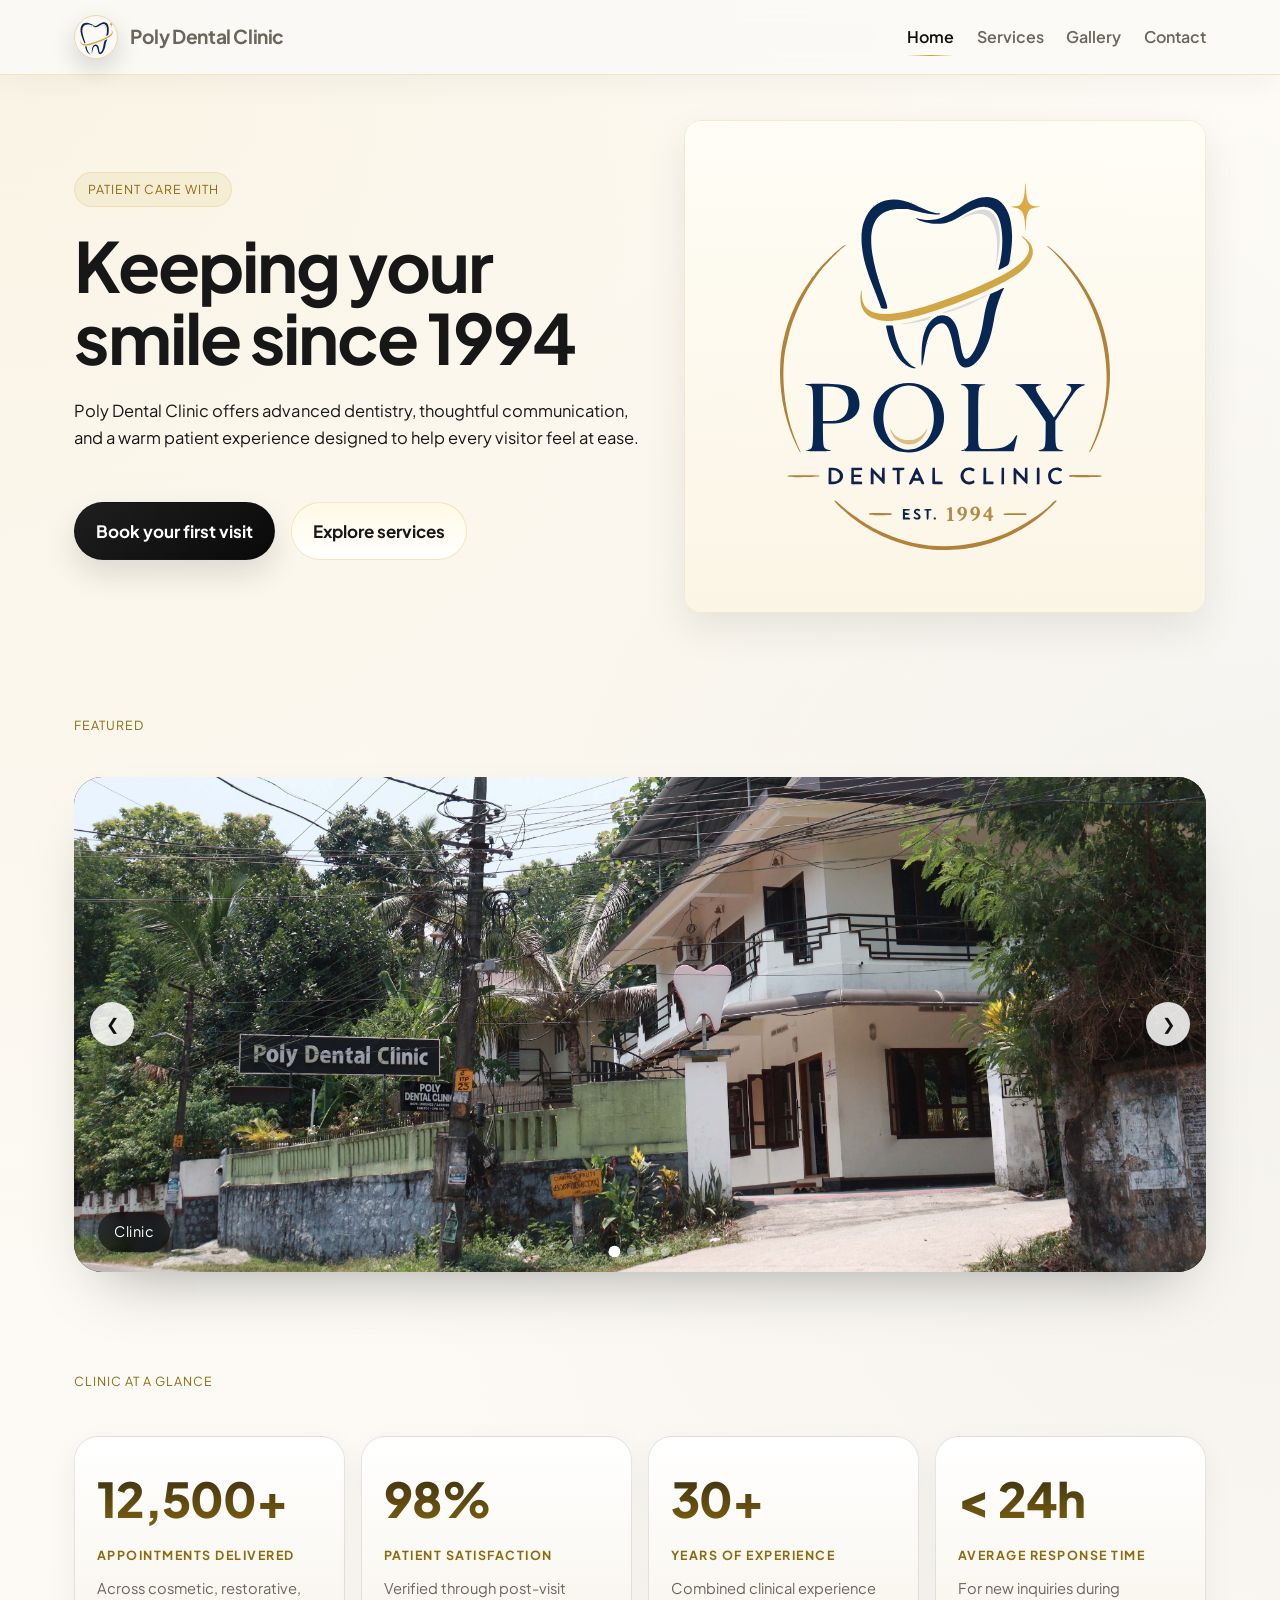
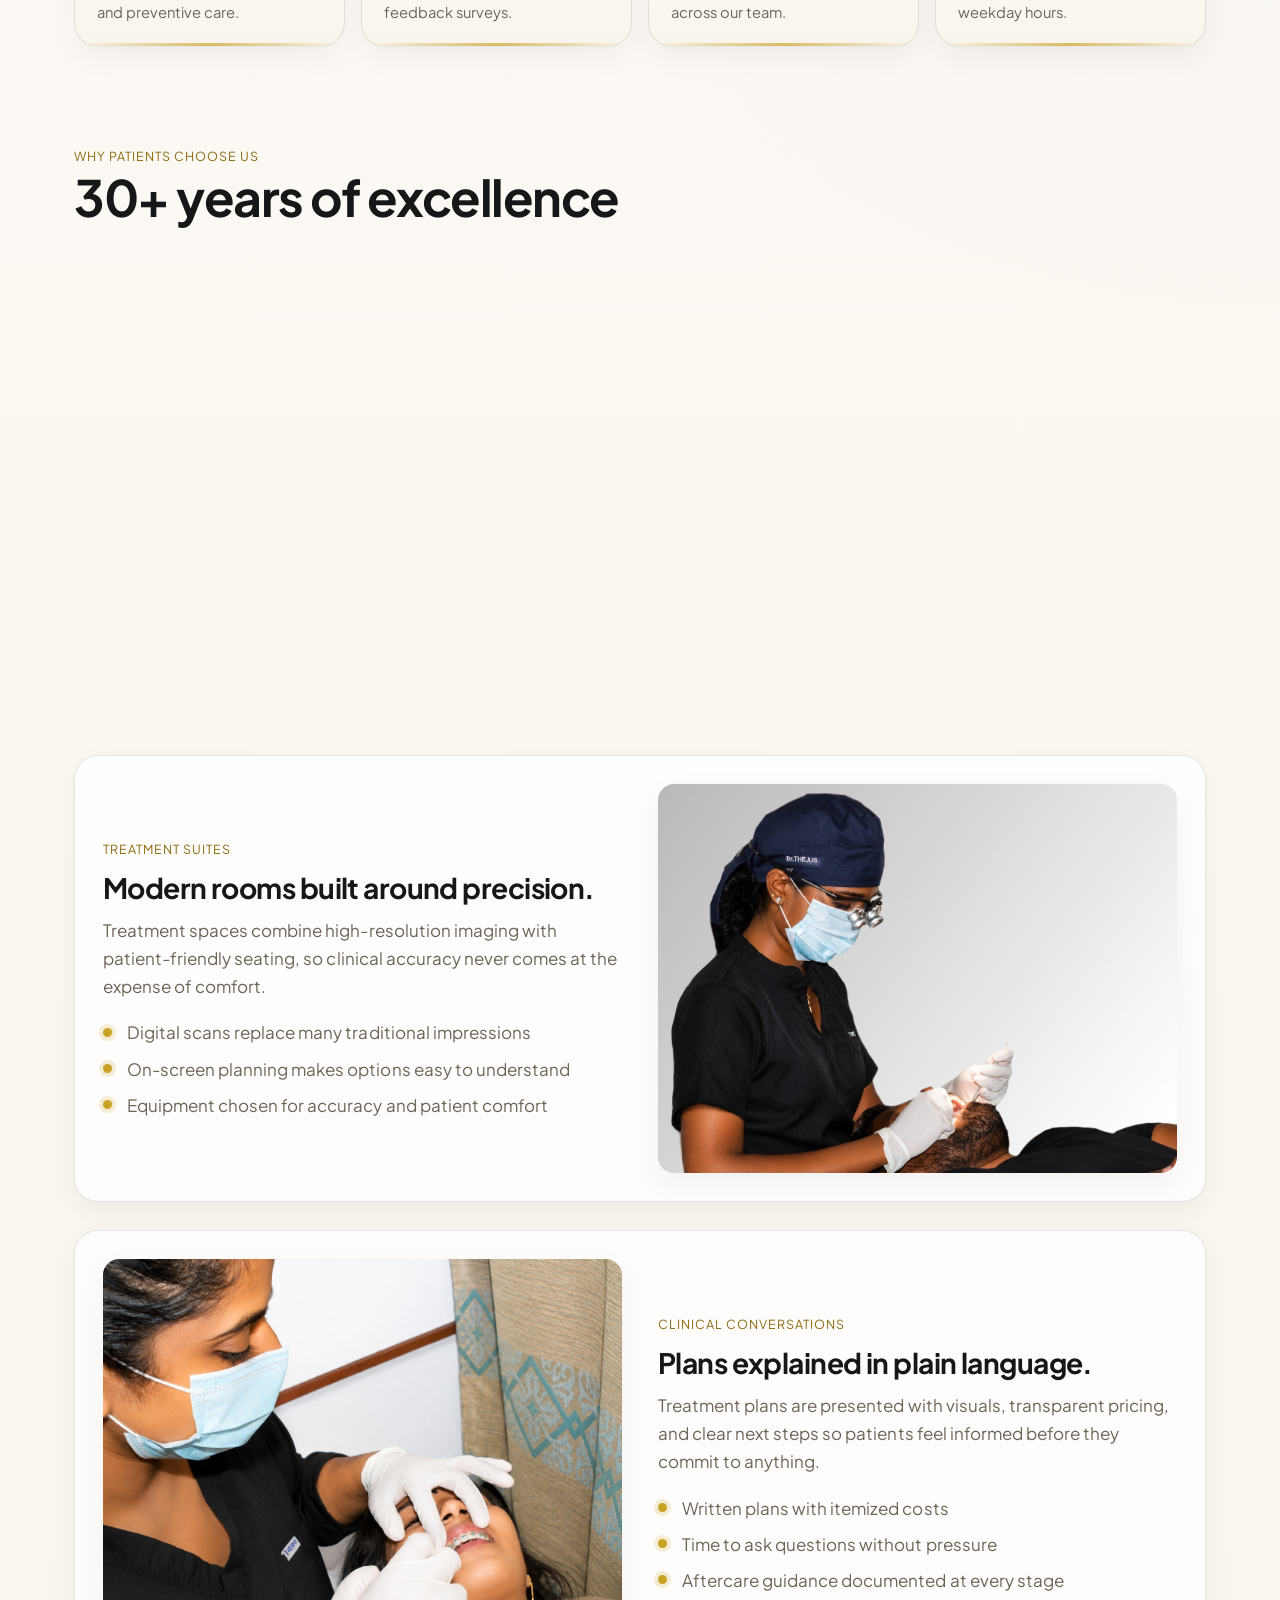
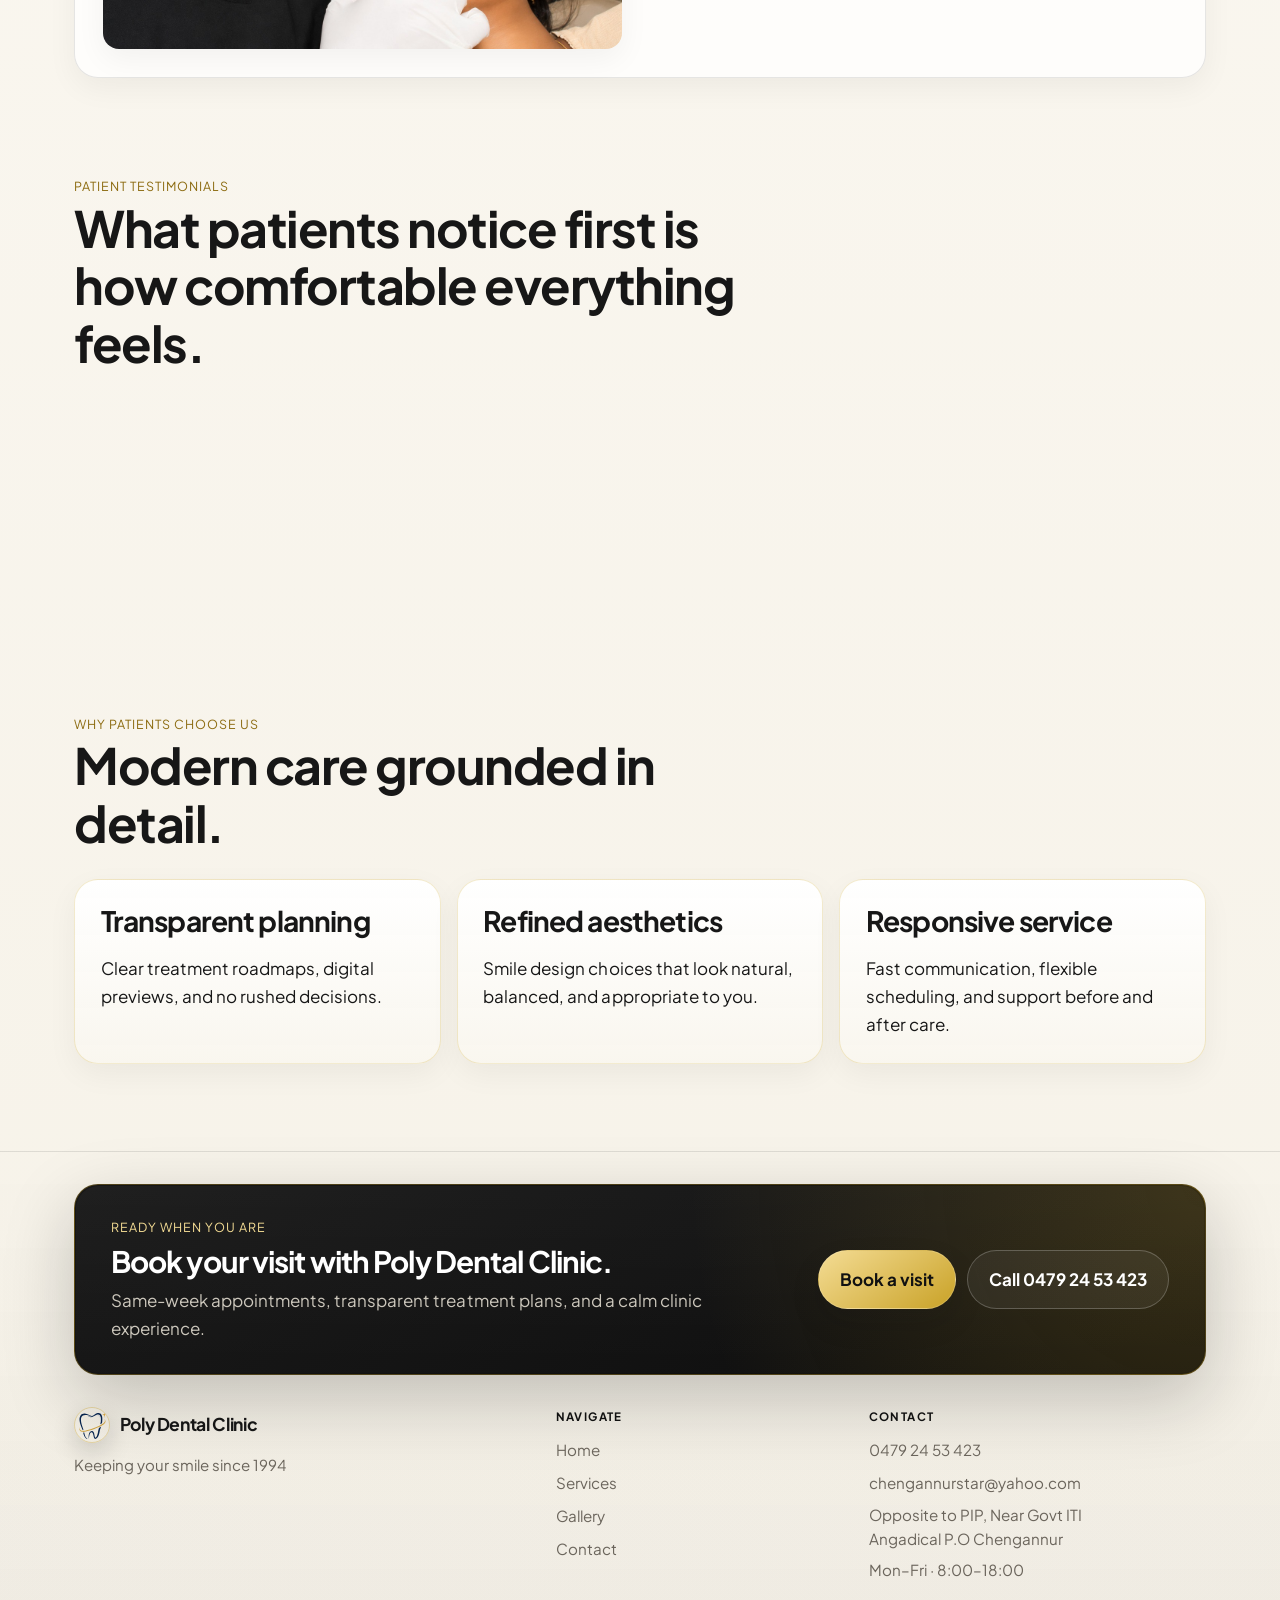
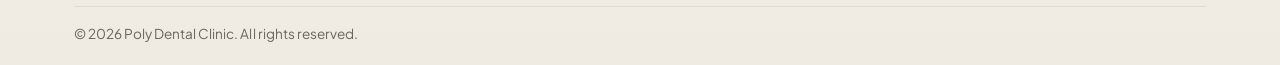
==== commit 70646af9: "fix: add 30 yoe" ====
--- a/index.html
+++ b/index.html
@@ -224,7 +224,7 @@
               <p>Verified through post-visit feedback surveys.</p>
             </article>
             <article class="kpi home-kpi reveal">
-              <div class="kpi-value" data-count-to="15">15+</div>
+              <div class="kpi-value" data-count-to="30">30+</div>
               <div class="kpi-label">Years of experience</div>
               <p>Combined clinical experience across our team.</p>
             </article>
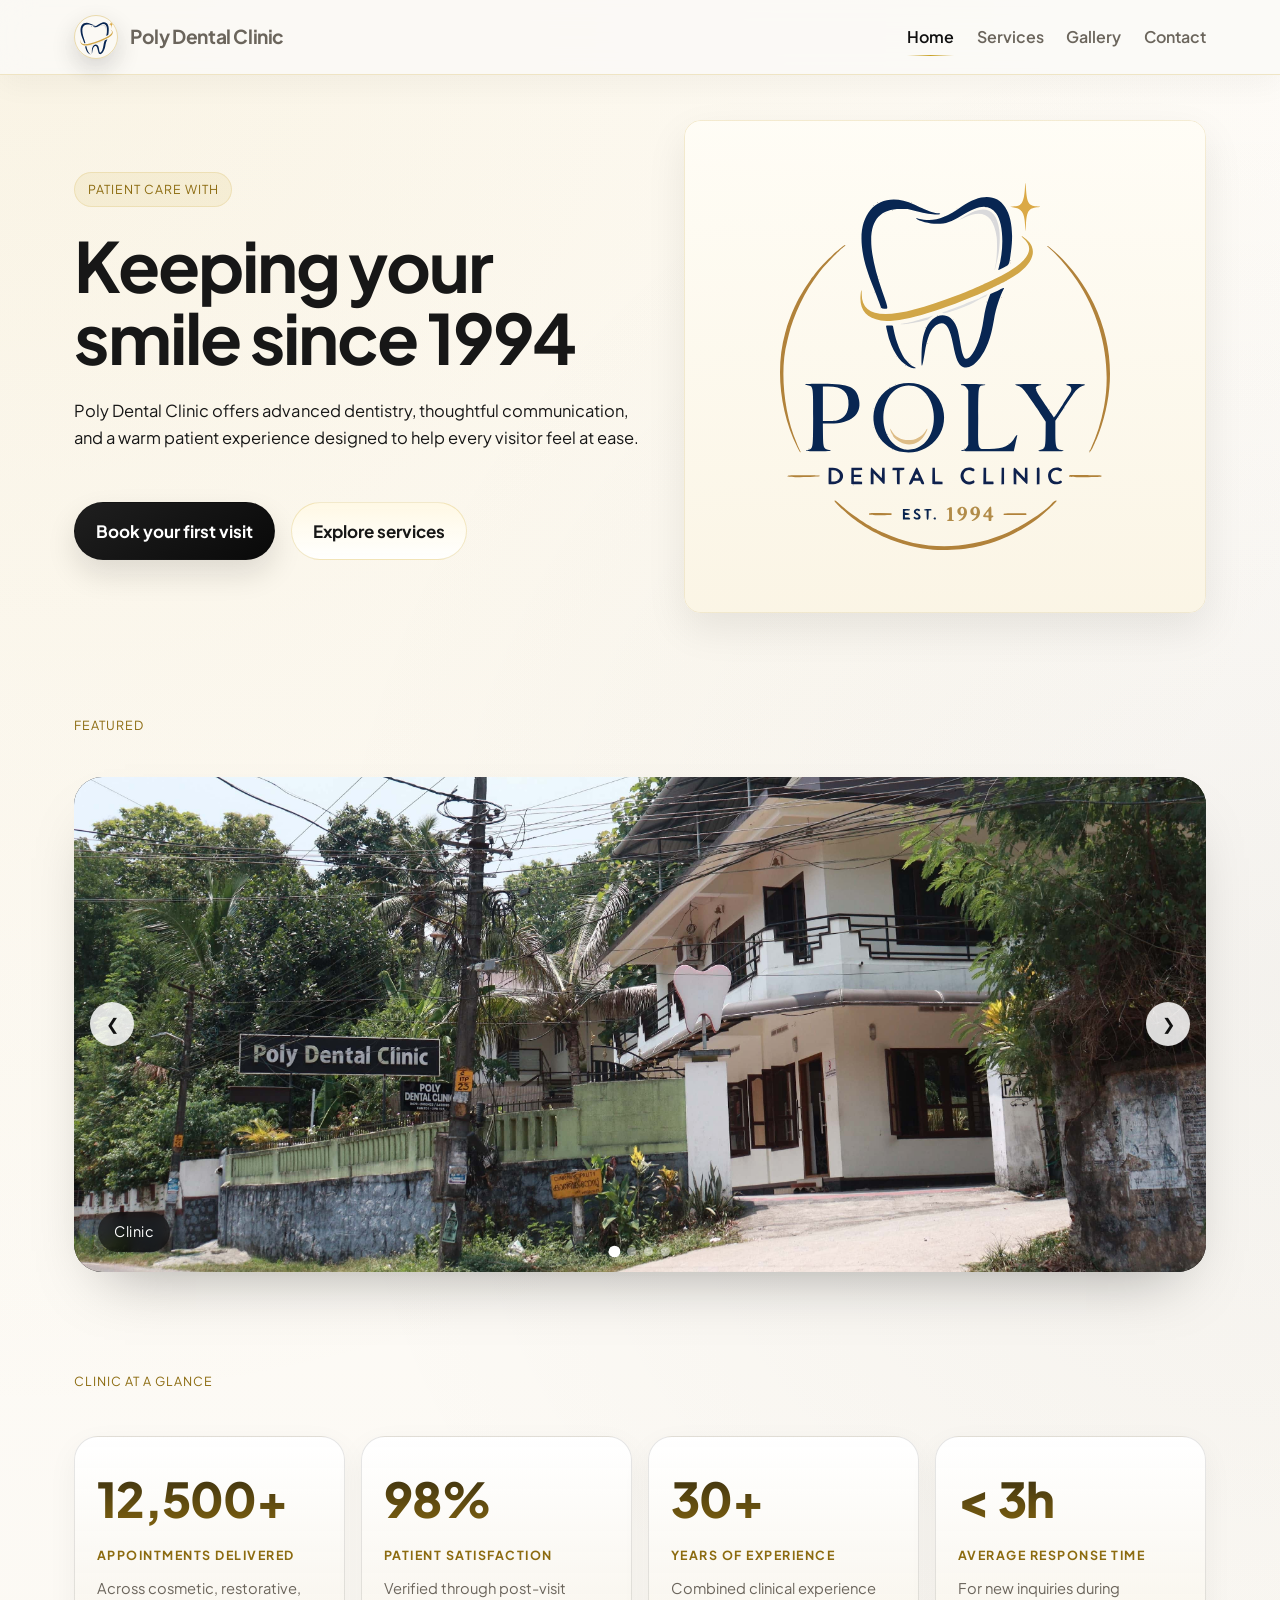
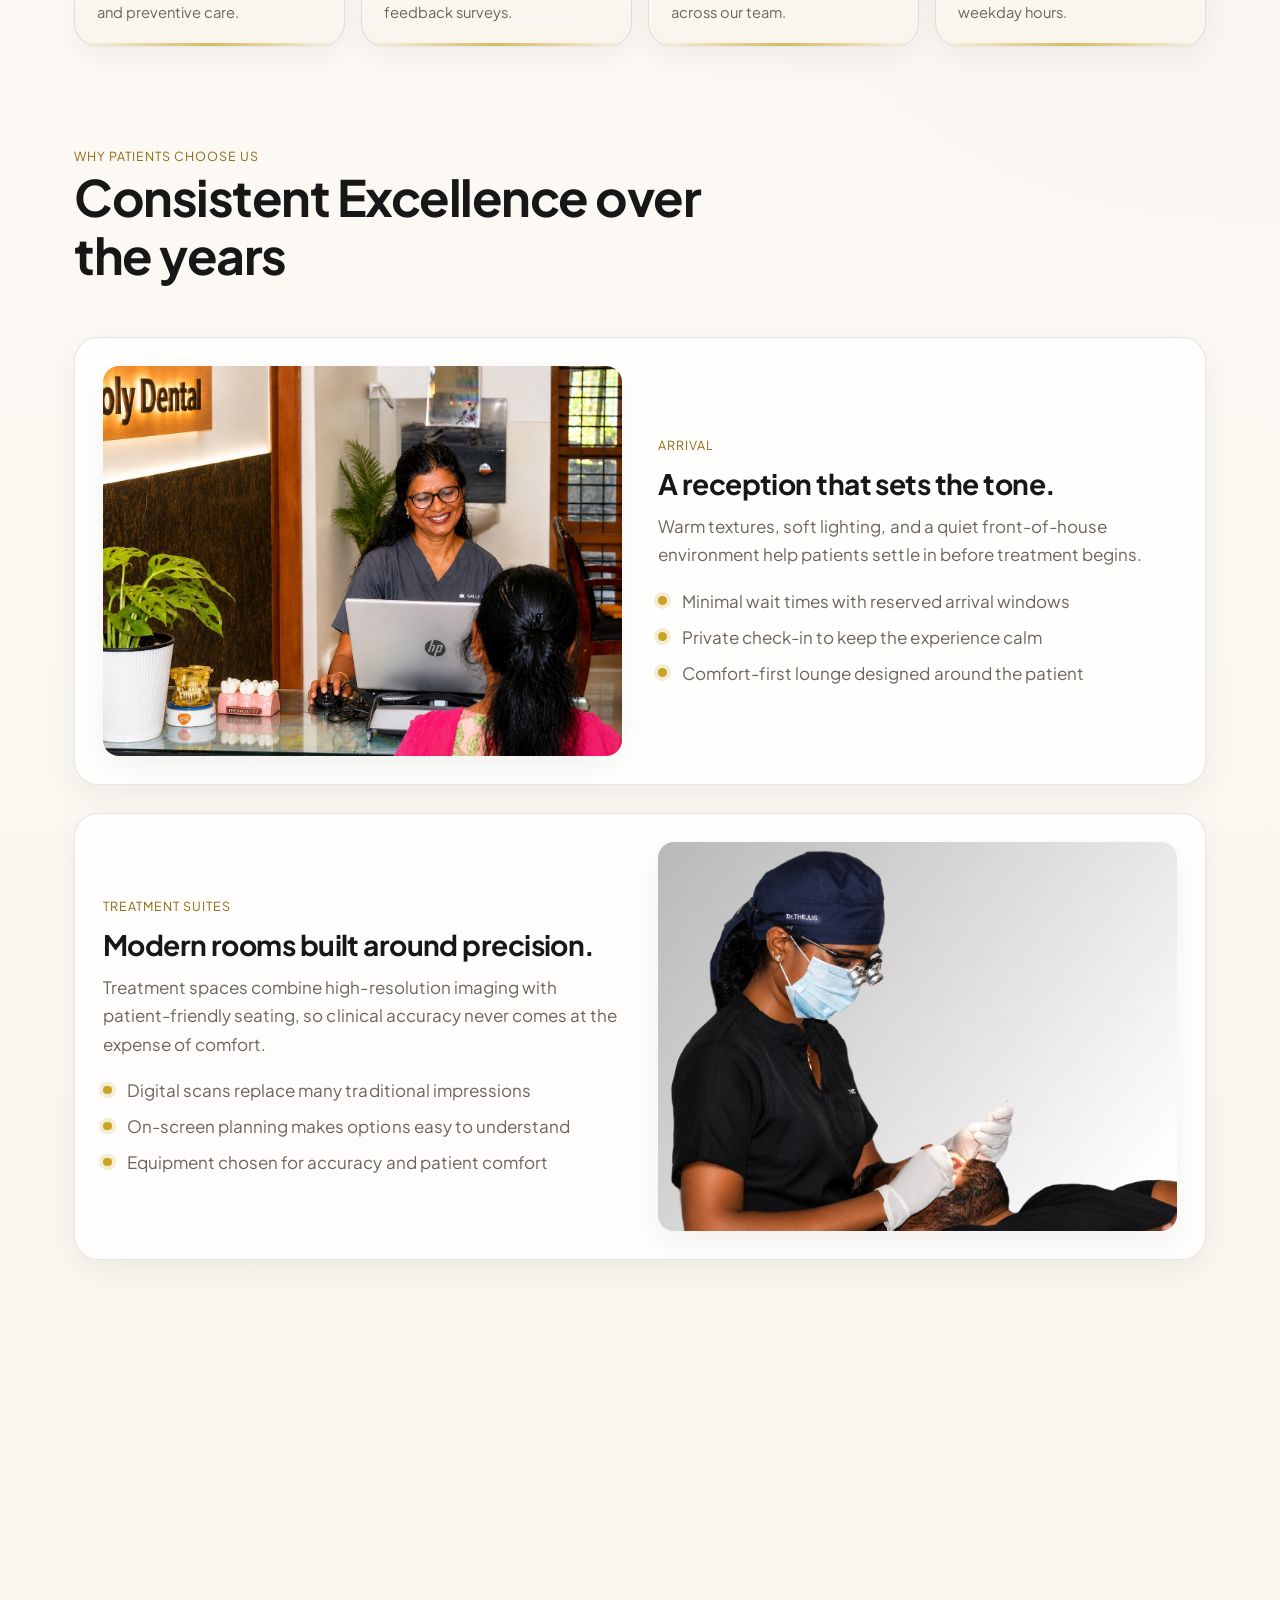
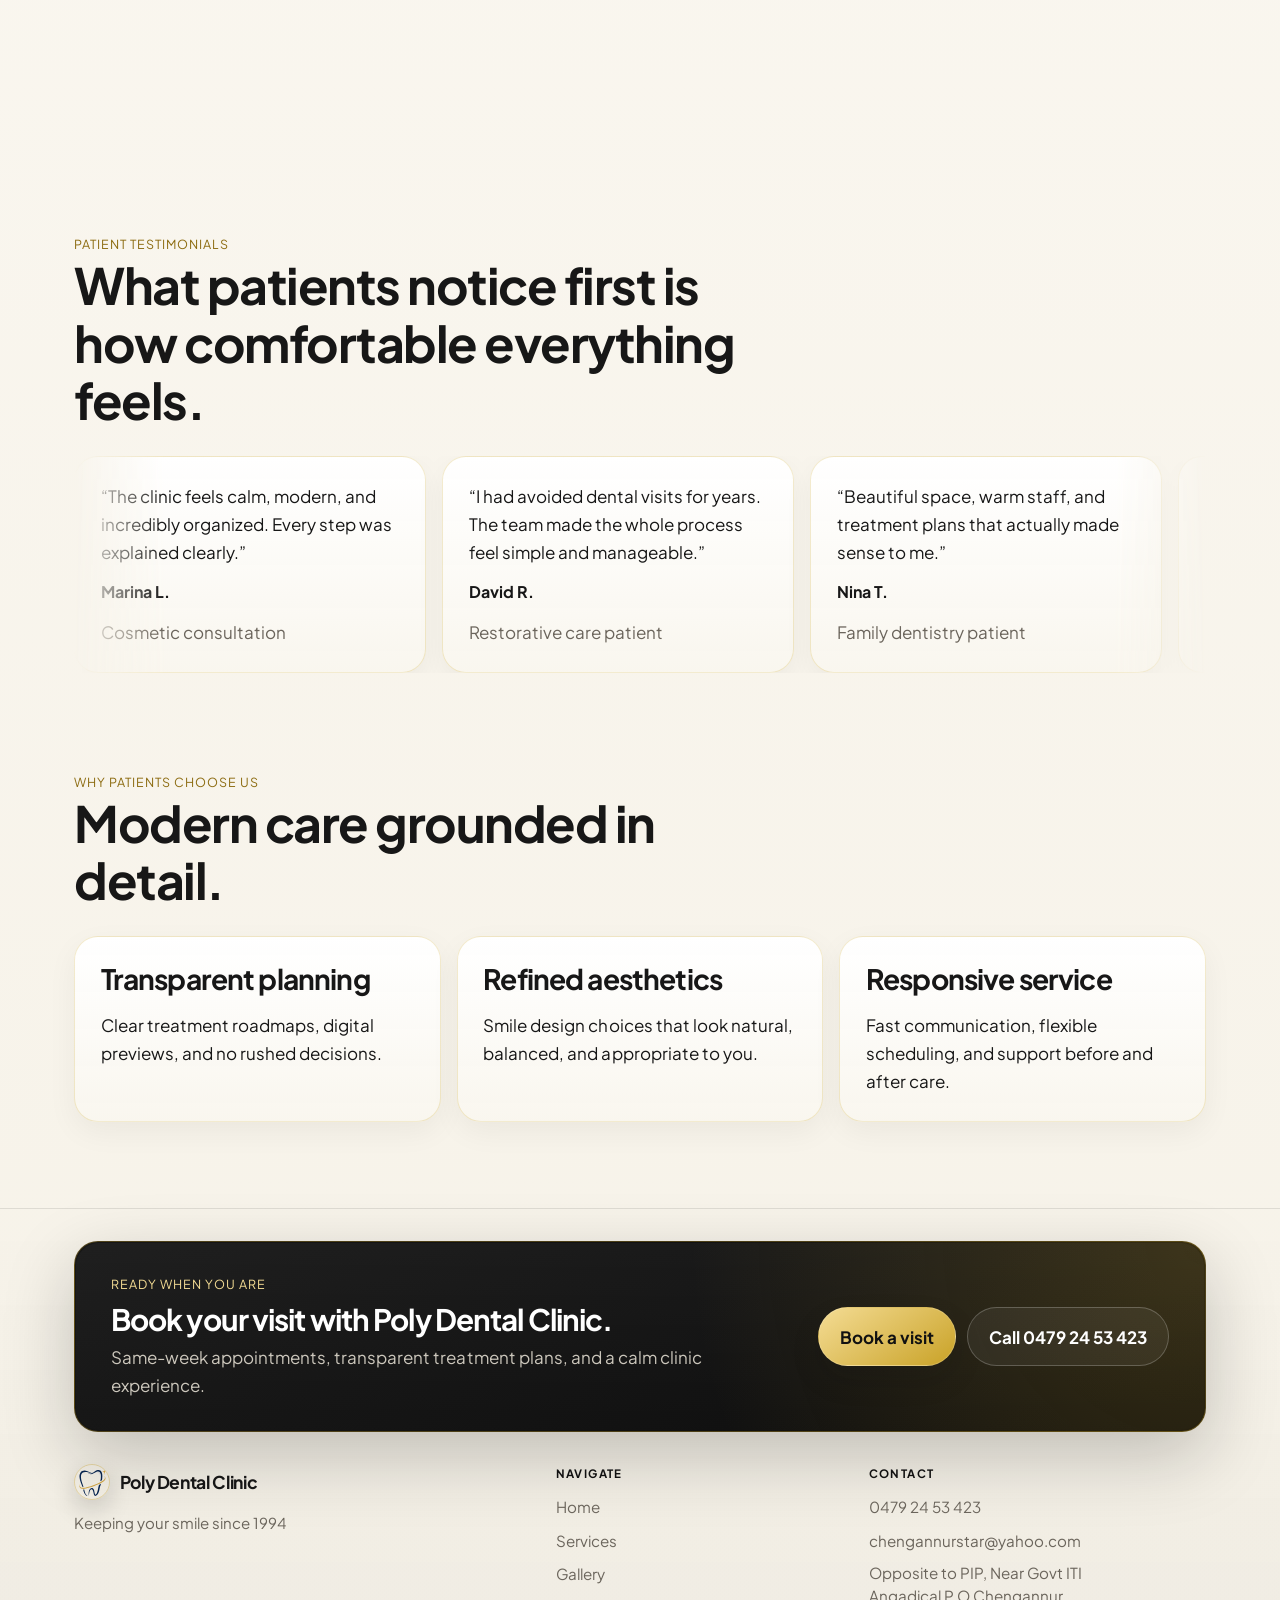
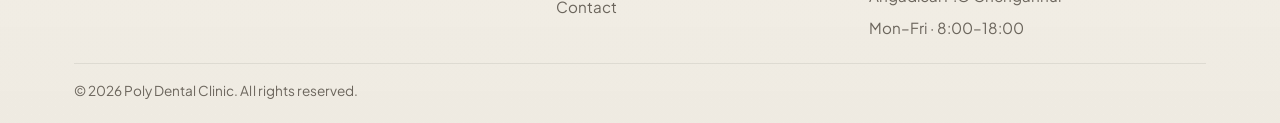
==== commit c2846c37: "fix: Text change" ====
--- a/index.html
+++ b/index.html
@@ -229,7 +229,7 @@
               <p>Combined clinical experience across our team.</p>
             </article>
             <article class="kpi home-kpi reveal">
-              <div class="kpi-value">&lt; 24h</div>
+              <div class="kpi-value">&lt; 3h</div>
               <div class="kpi-label">Average response time</div>
               <p>For new inquiries during weekday hours.</p>
             </article>
@@ -243,7 +243,7 @@
            <div class="section-head reveal">
             <div class="section-copy">
               <span class="section-label">Why patients choose us</span>
-              <h2>30+ years of excellence</h2>
+              <h2>Consistent Excellence over the years</h2>
             </div>
           </div>
           </div>
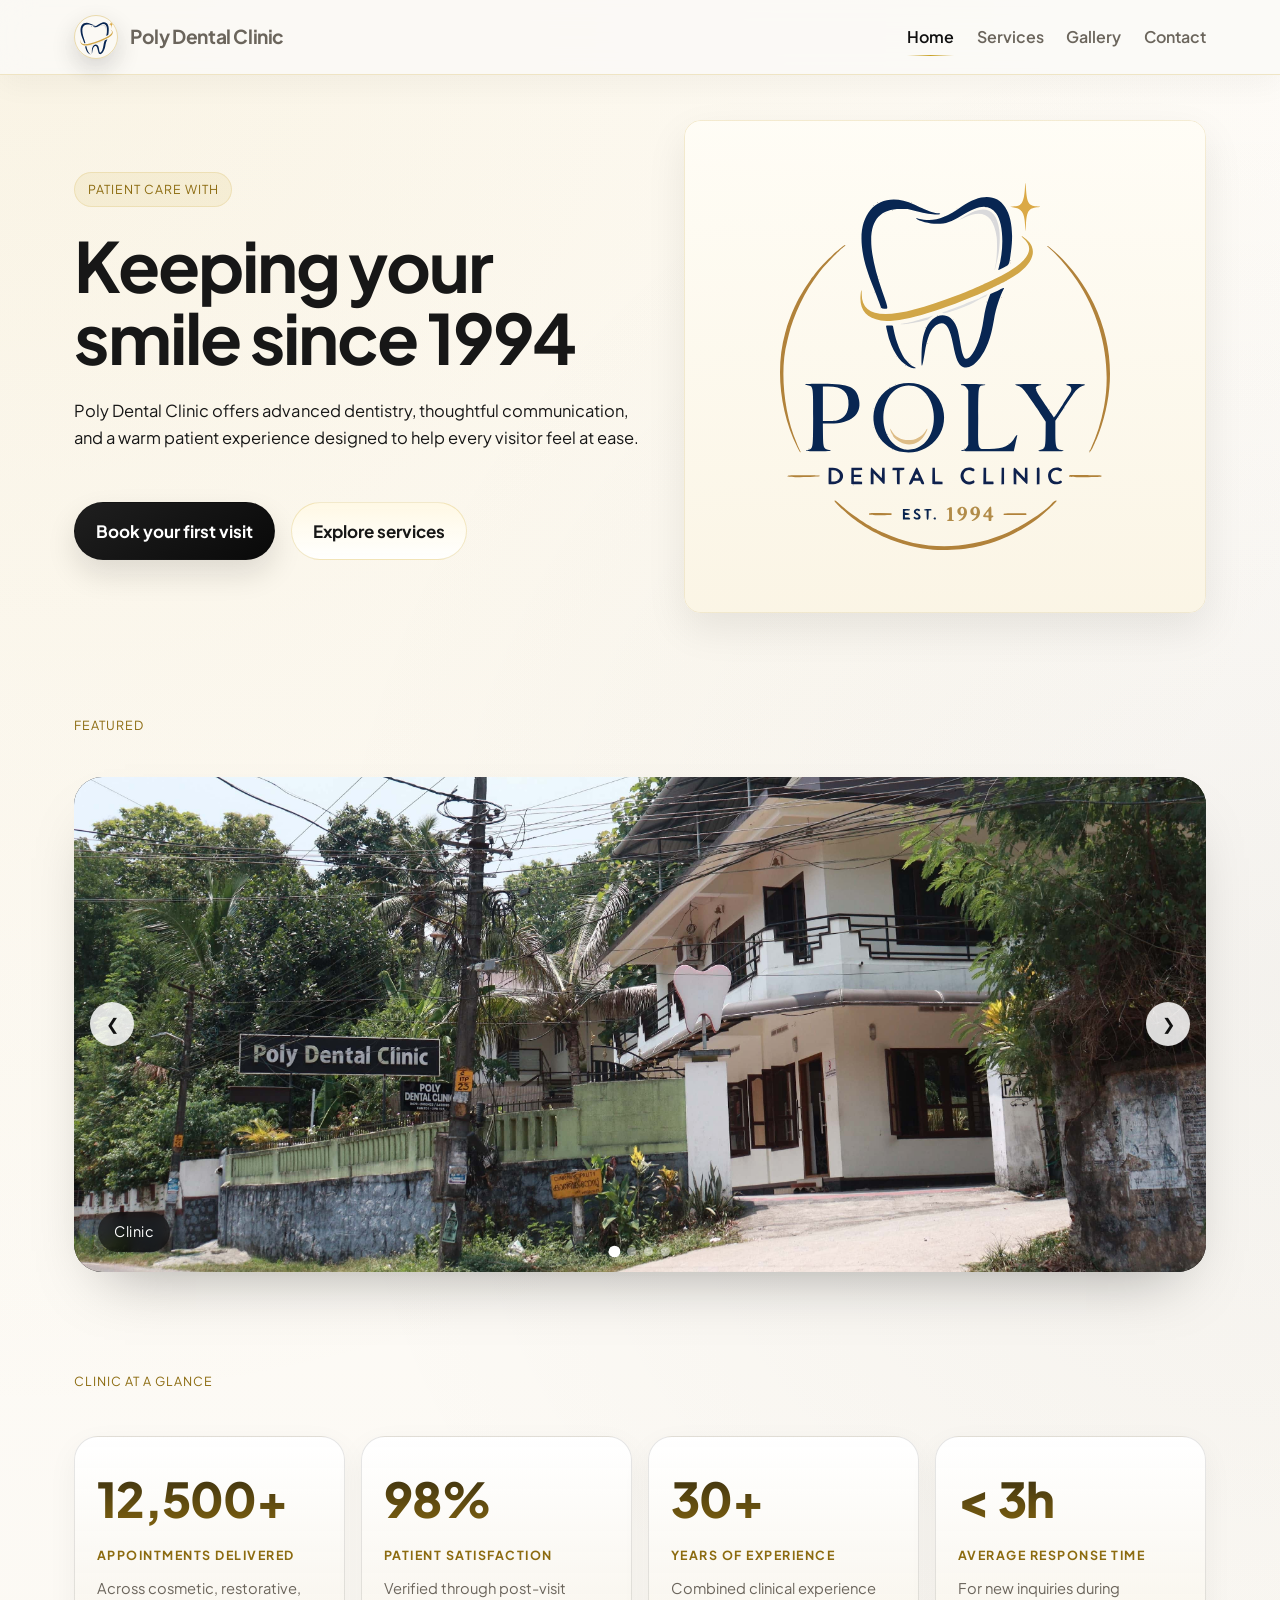
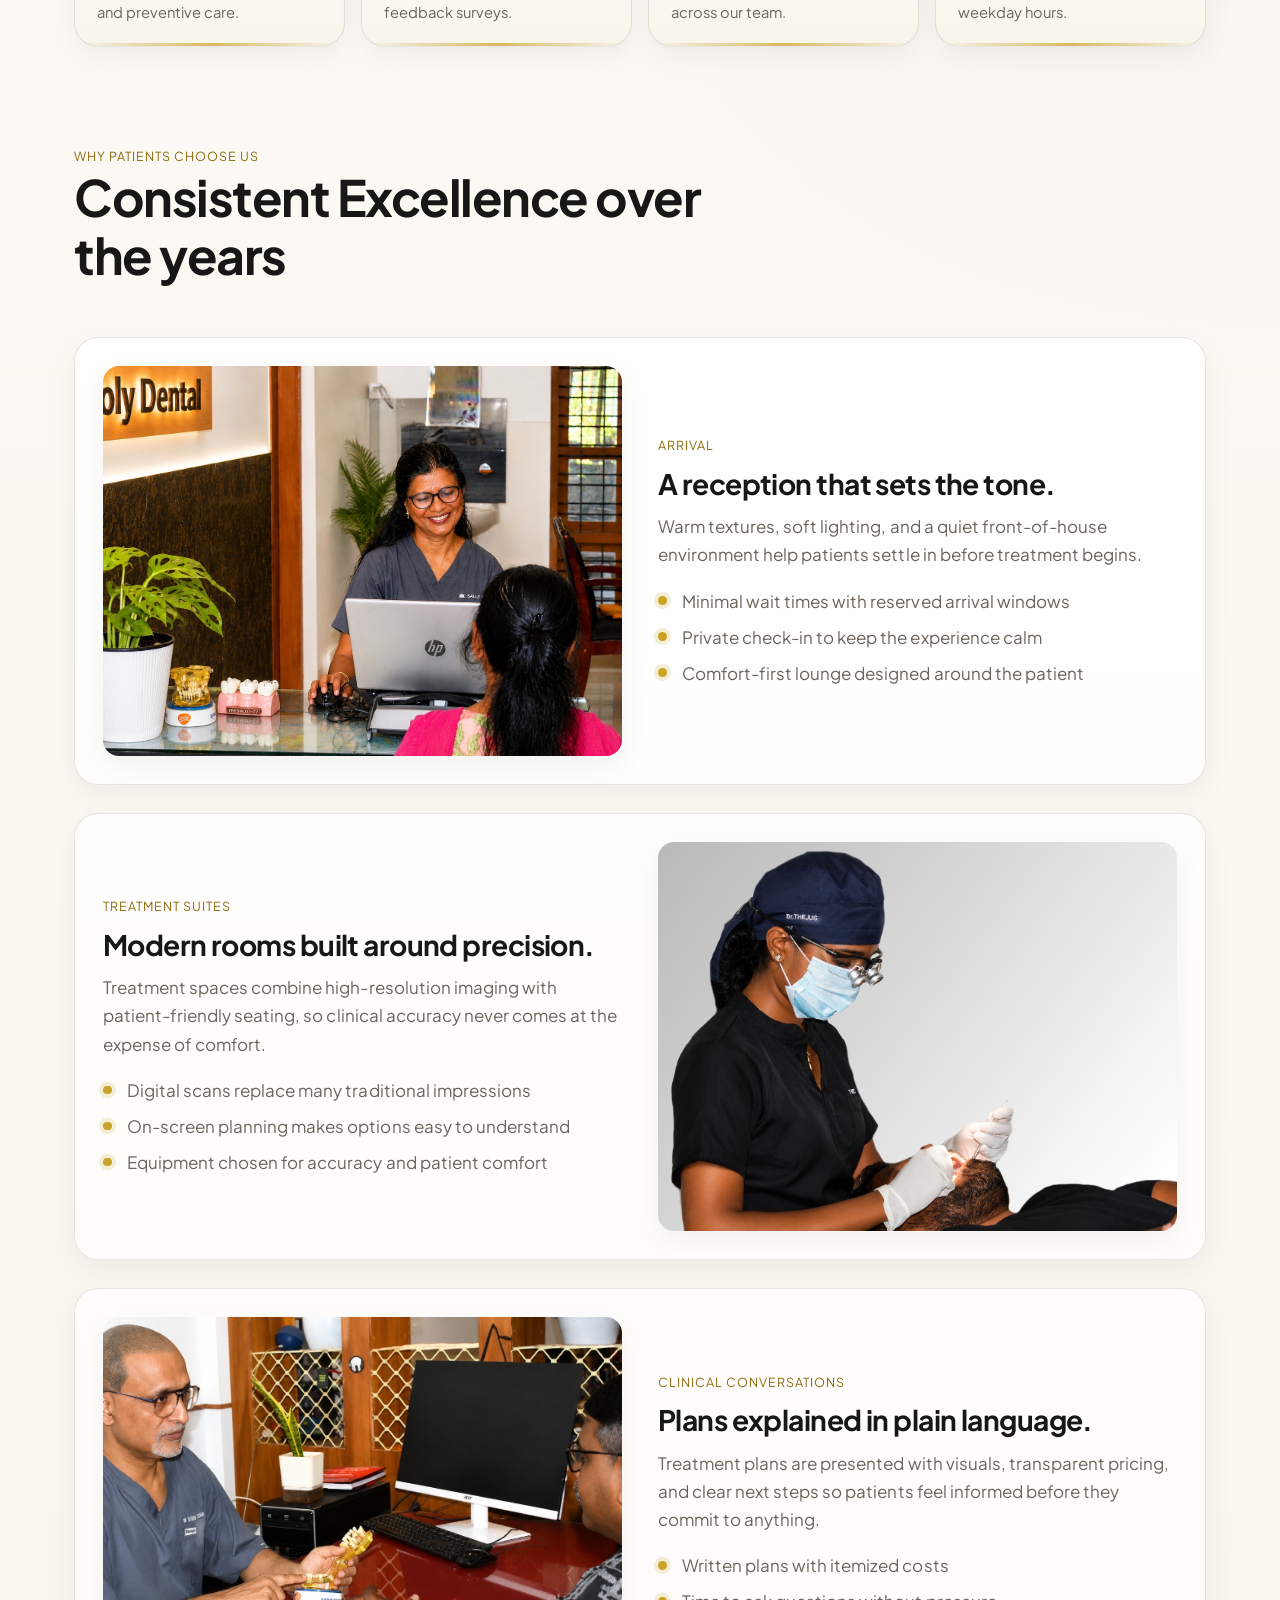
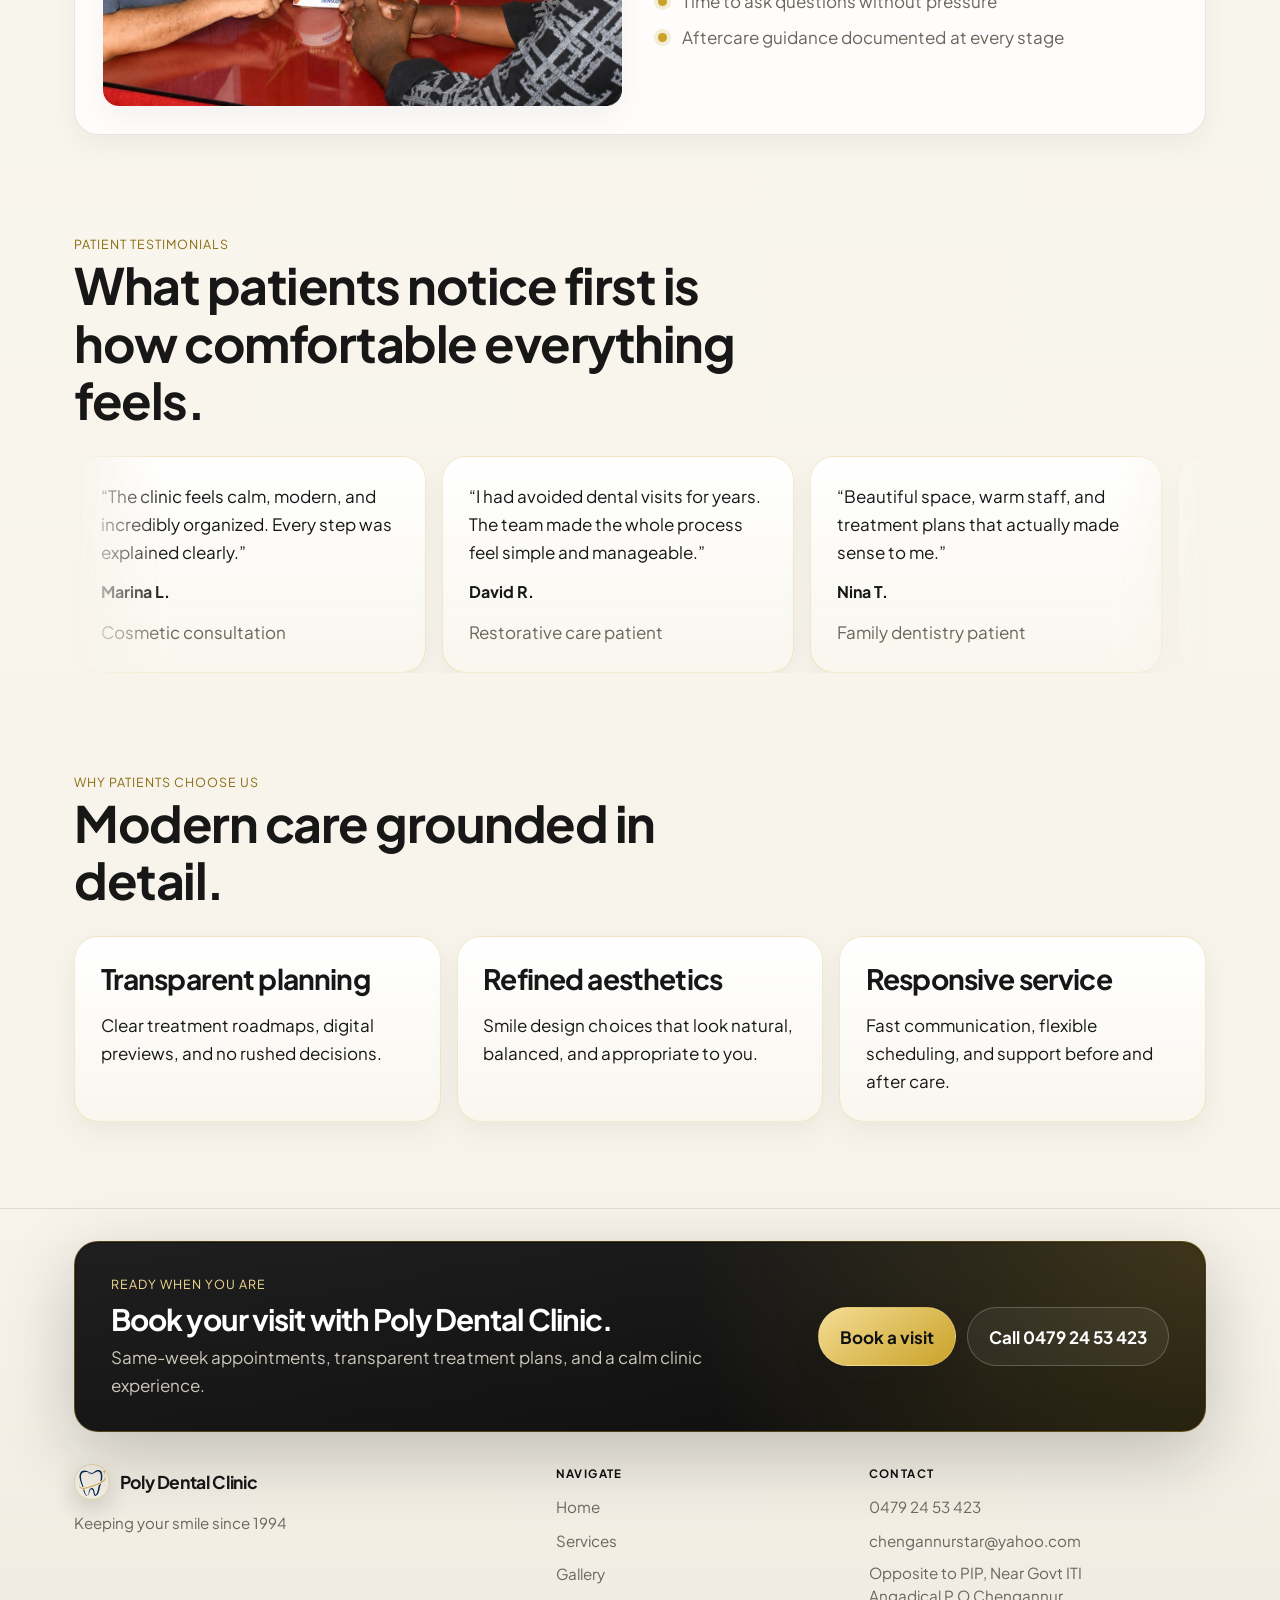
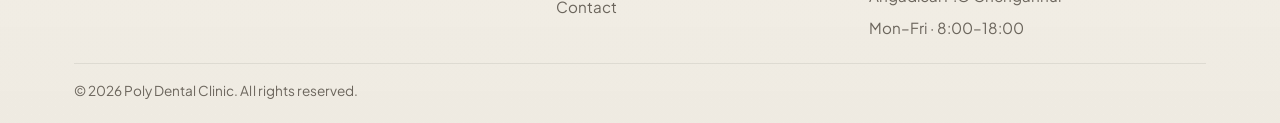
==== commit 71342e84: "fix: correct image in the clinical convo" ====
--- a/index.html
+++ b/index.html
@@ -289,7 +289,7 @@
 
             <article class="feature-row reveal">
               <div class="feature-media">
-                <img src="assets/images/f14.jpeg" alt="Clinician explaining a treatment plan" />
+                <img src="assets/images/f13.jpeg" alt="Clinician explaining a treatment plan" />
               </div>
               <div class="feature-copy">
                 <span class="section-label">Clinical conversations</span>
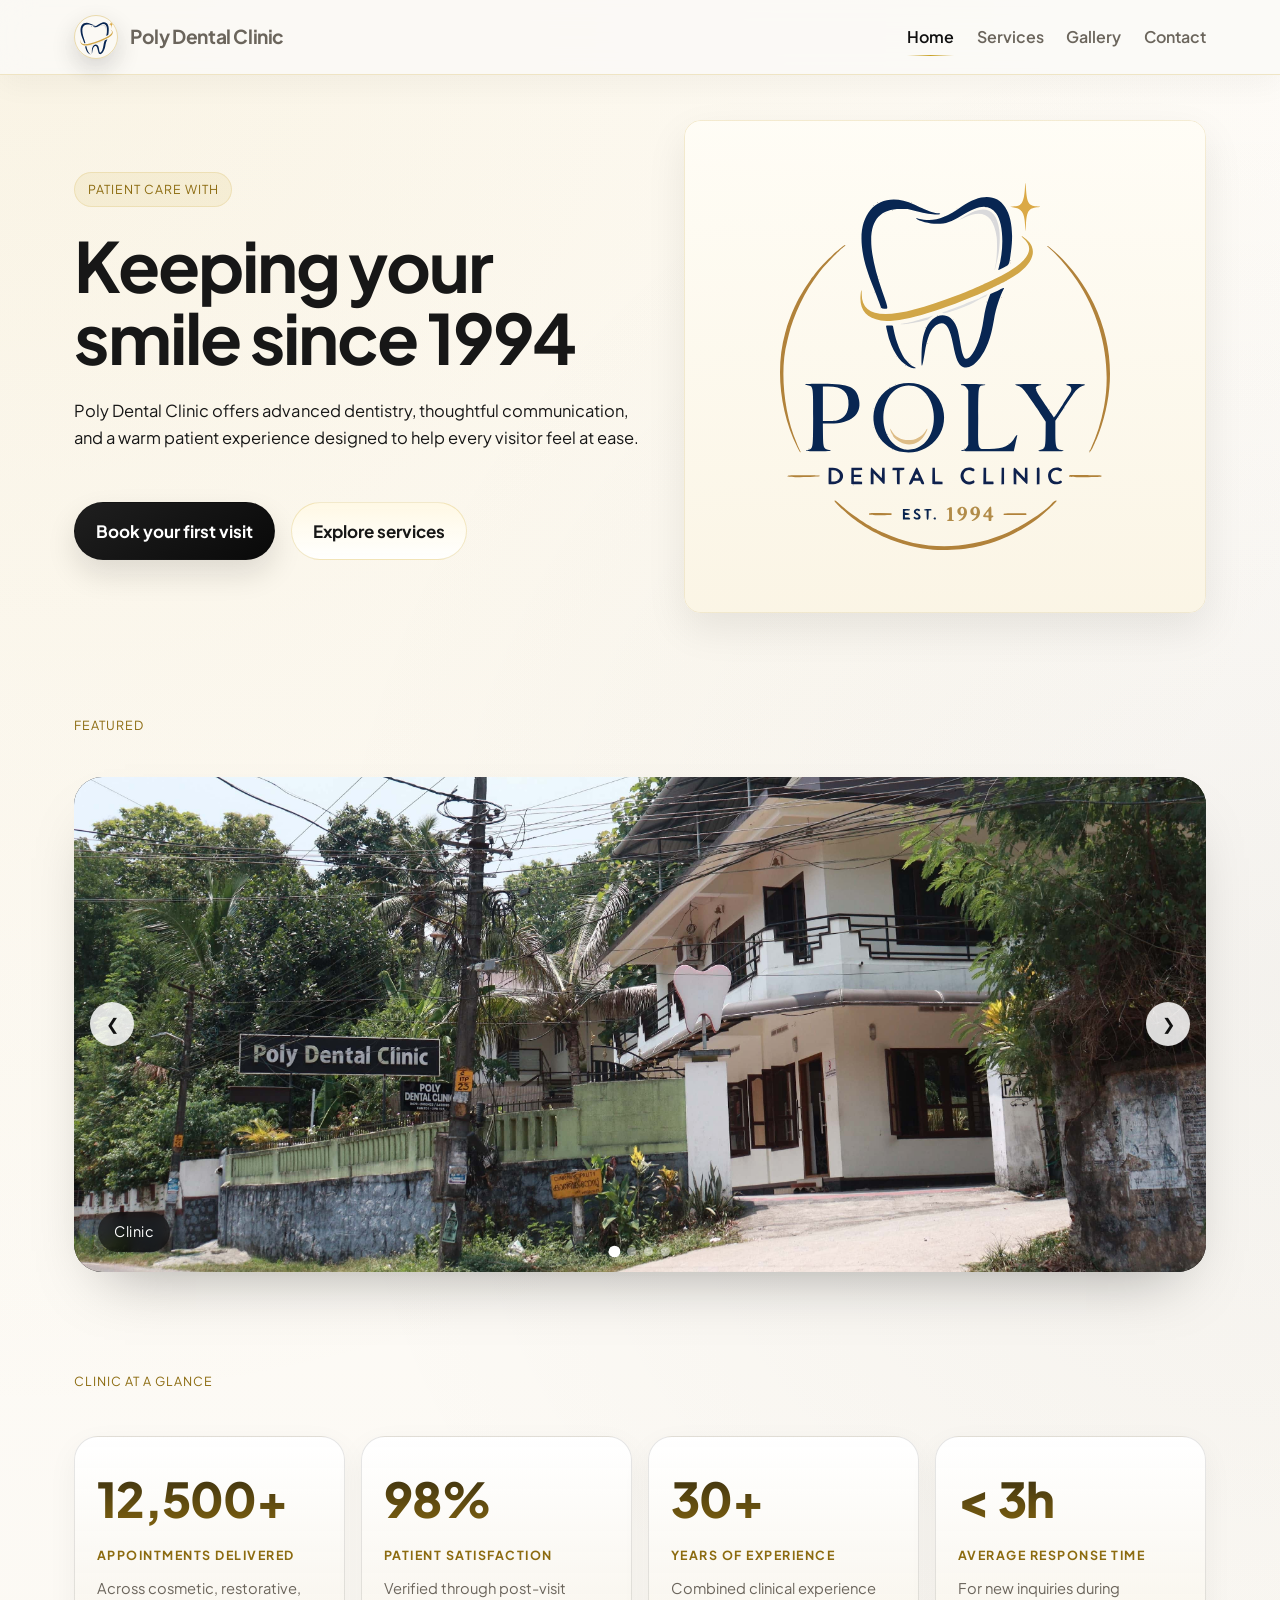
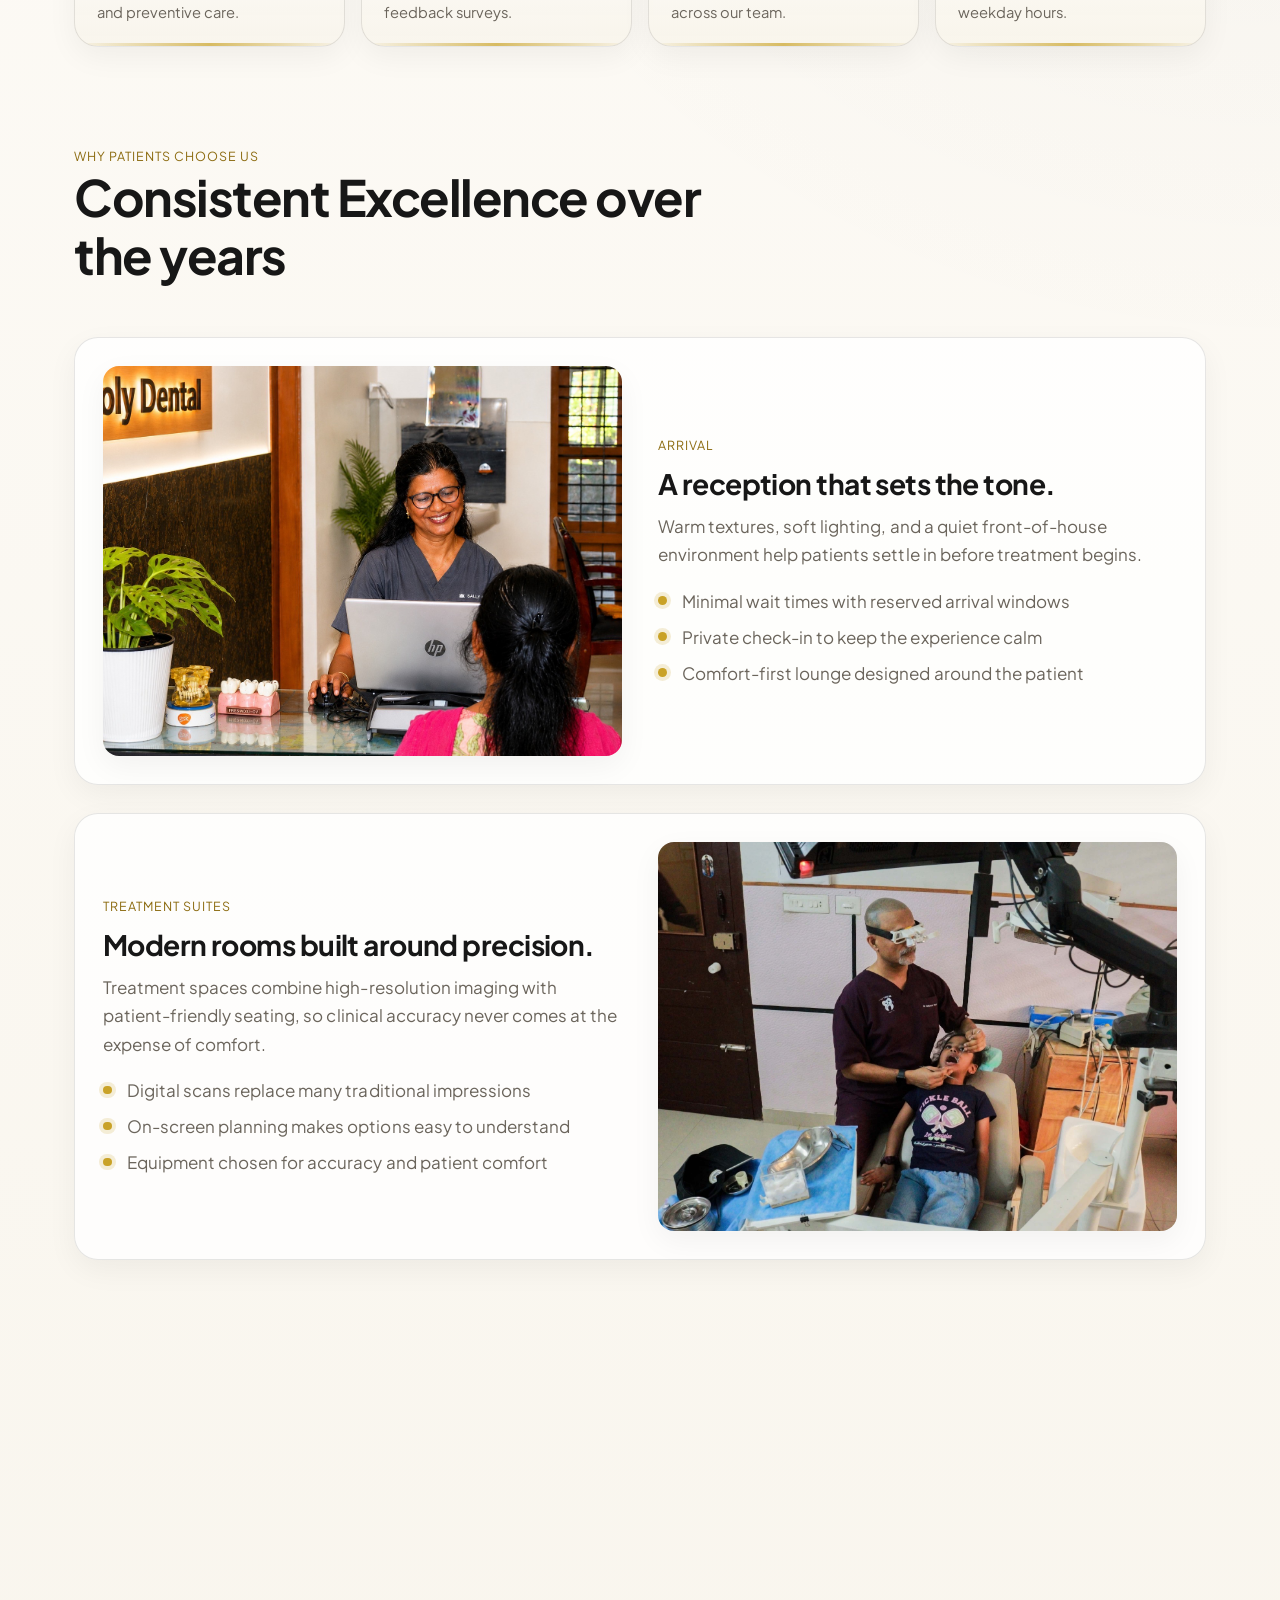
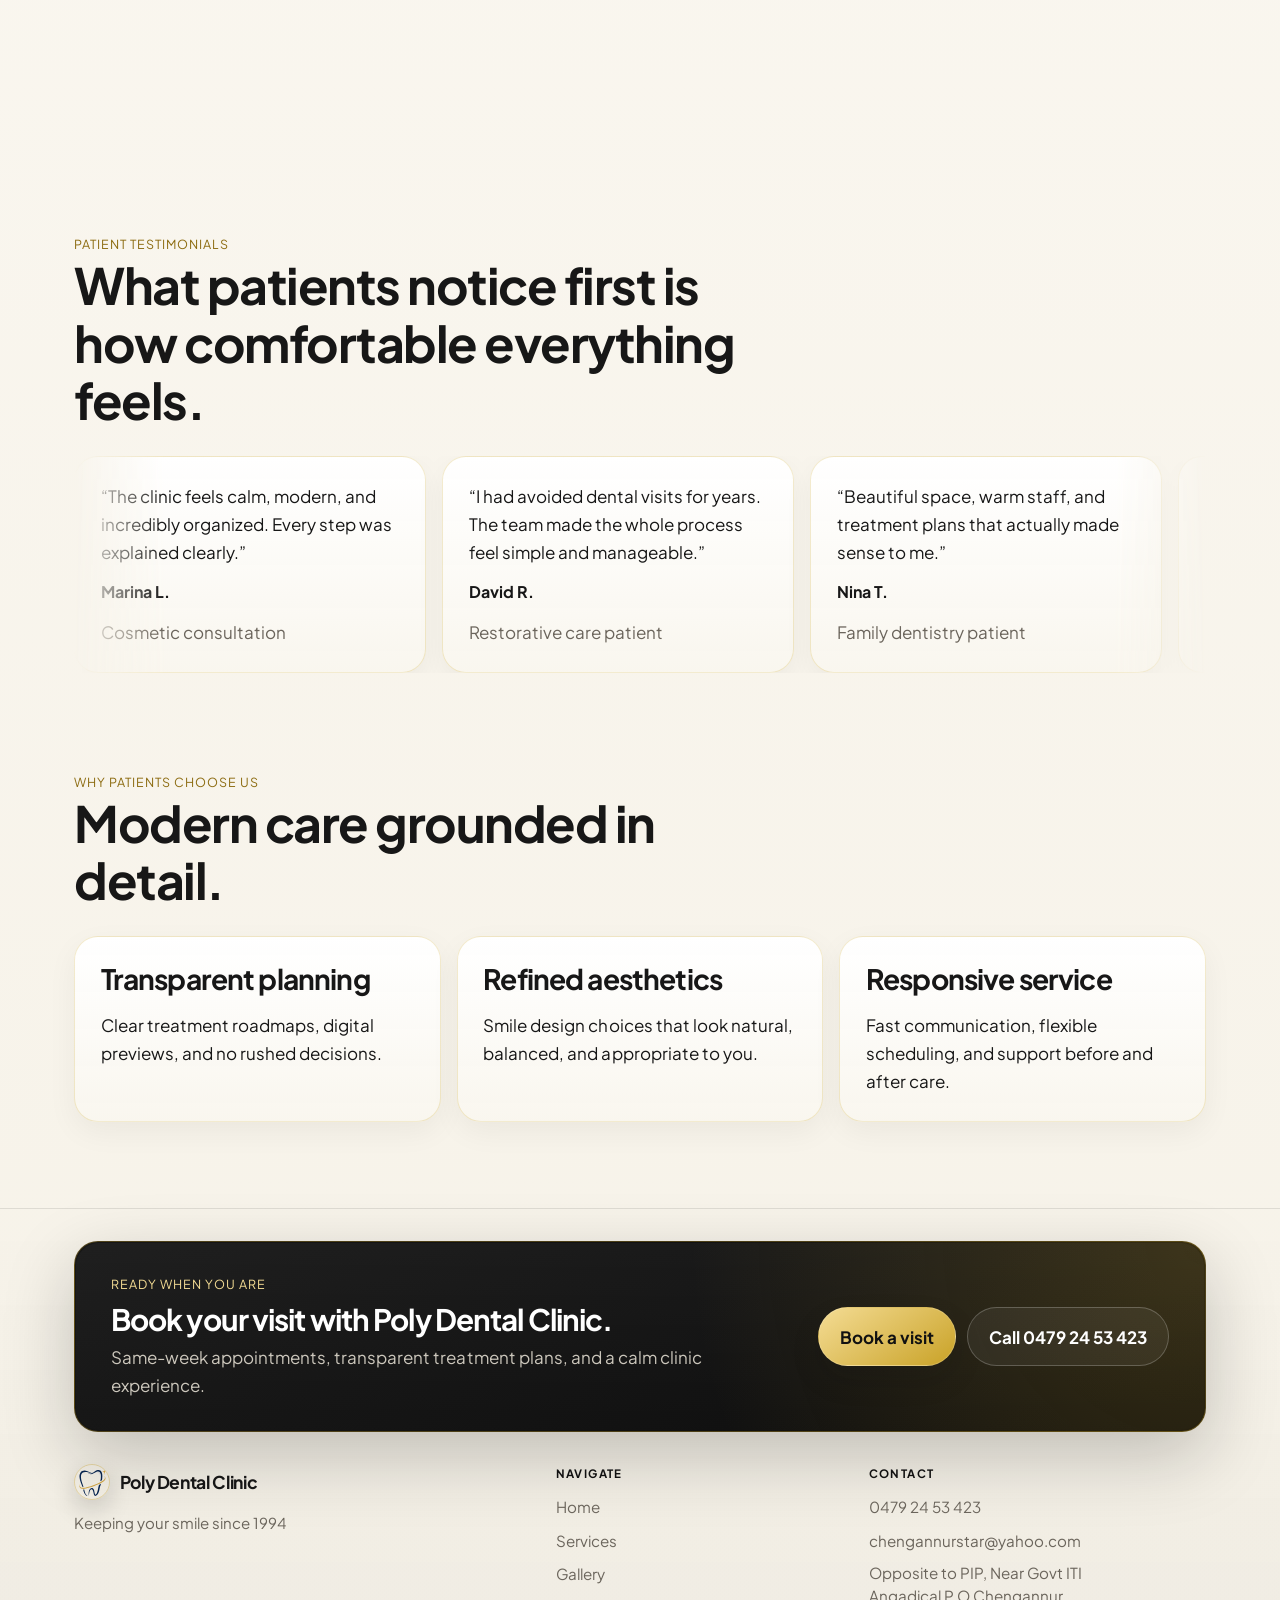
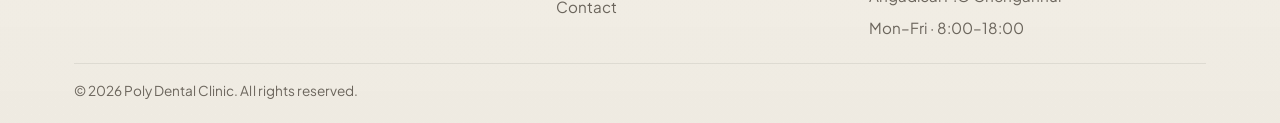
==== commit 1d5320ea: "fix: replace image in modern section" ====
--- a/index.html
+++ b/index.html
@@ -270,7 +270,7 @@
 
             <article class="feature-row is-reversed reveal">
               <div class="feature-media">
-                <img src="assets/images/modern.jpeg" alt="Modern treatment suite with digital tools" />
+                <img src="assets/images/f7.jpeg" alt="Modern treatment suite with digital tools" />
               </div>
               <div class="feature-copy">
                 <span class="section-label">Treatment suites</span>
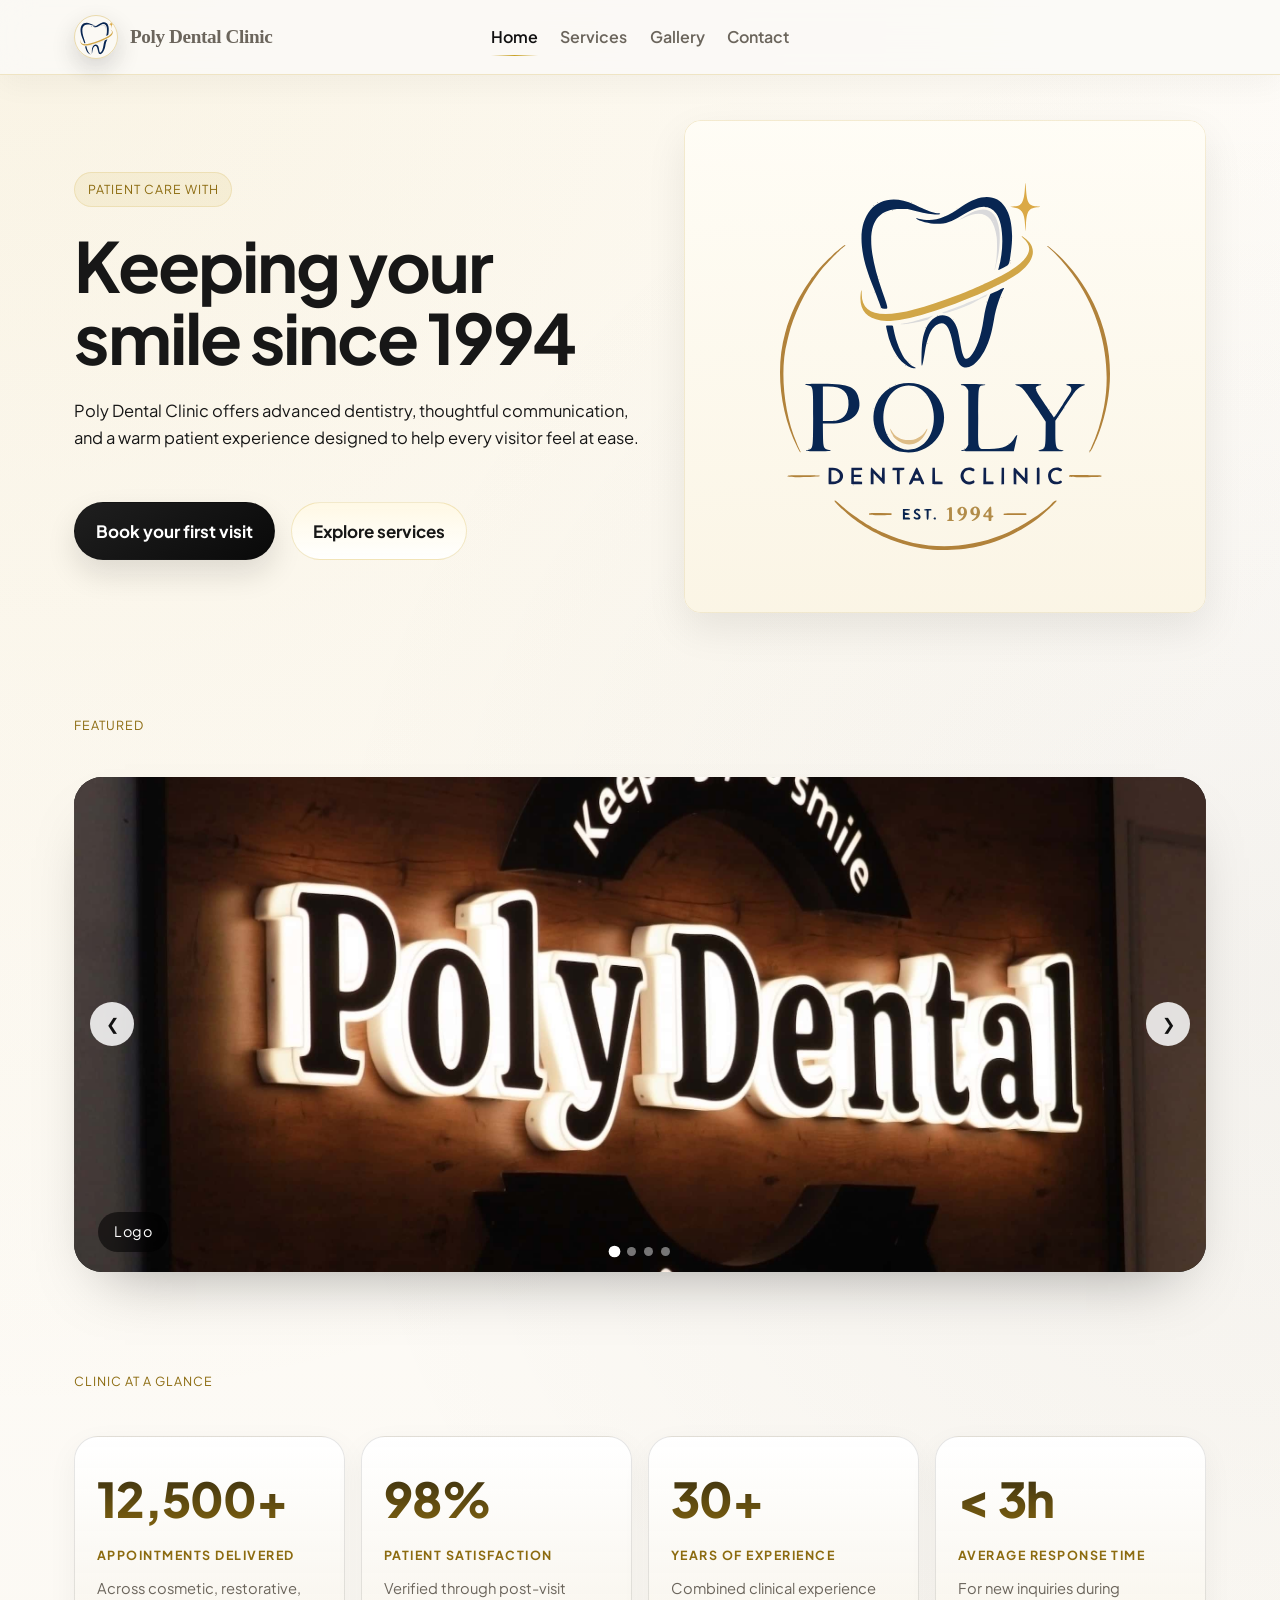
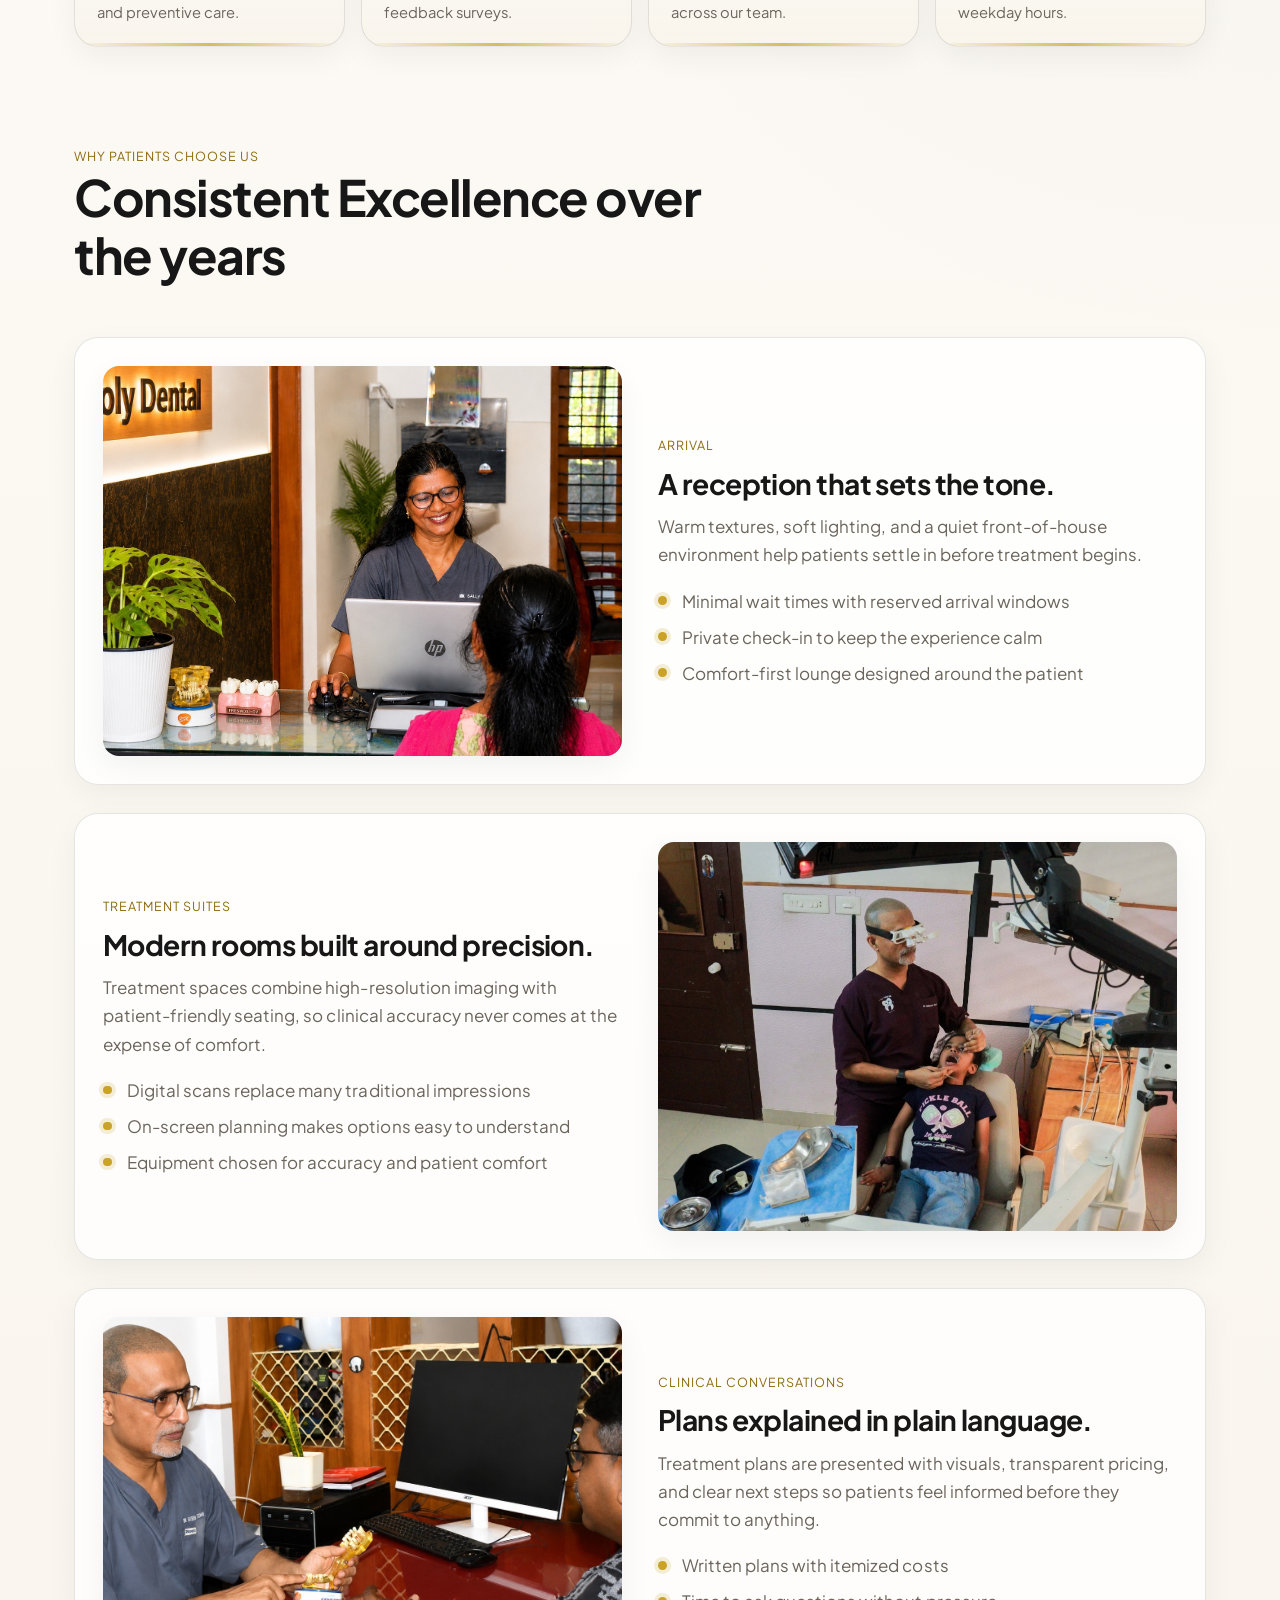
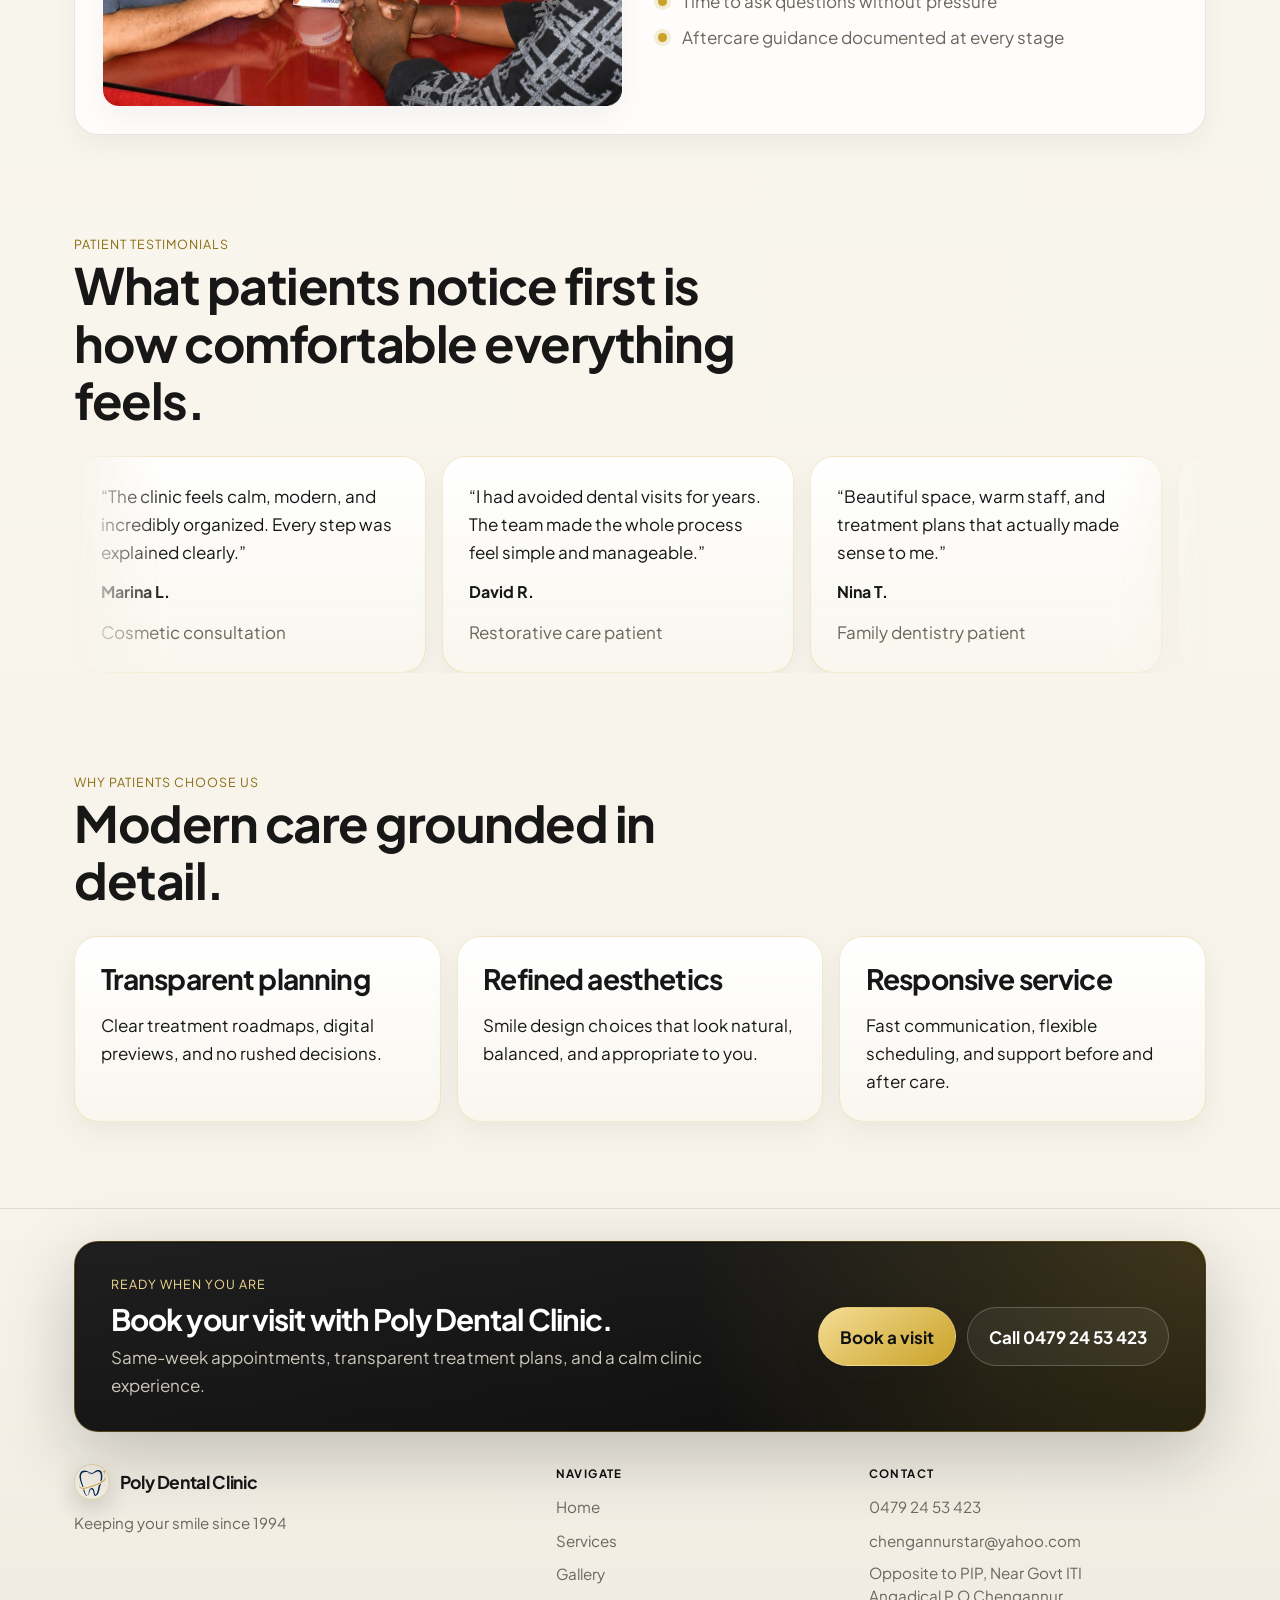
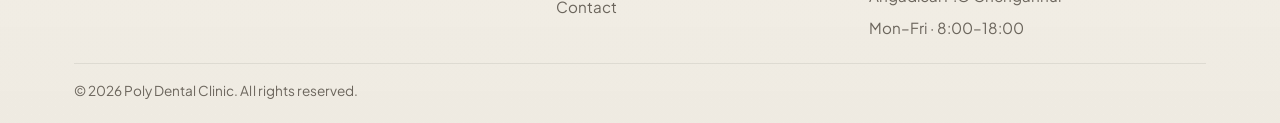
==== commit 74eba3bb: "fix: v2 release after client changes" ====
--- a/index.html
+++ b/index.html
@@ -178,20 +178,20 @@
           >
             <div class="carousel-track" data-carousel-track>
               <figure class="carousel-slide">
-                <img src="assets/images/f1.jpeg" alt="Welcoming clinic reception" />
+                <img src="assets/images/f4.jpeg" alt="Calm clinic atmosphere with gold accents" />
+                <figcaption>Logo</figcaption>
+              </figure>
+              <figure class="carousel-slide">
+                <img src="assets/images/f5.jpeg" alt="Welcoming clinic reception" />
+                <figcaption>Our Team</figcaption>
+              </figure>
+              <figure class="carousel-slide">
+                <img src="assets/images/f1.jpeg" alt="Modern private treatment suite" />
                 <figcaption>Clinic</figcaption>
               </figure>
               <figure class="carousel-slide">
-                <img src="assets/images/f2.jpeg" alt="Modern private treatment suite" />
-                <figcaption>Signboard</figcaption>
-              </figure>
-              <figure class="carousel-slide">
-                <img src="assets/images/f3.jpeg" alt="Specialist consultation moment" />
-                <figcaption>Reception</figcaption>
-              </figure>
-              <figure class="carousel-slide">
-                <img src="assets/images/f4.jpeg" alt="Calm clinic atmosphere with gold accents" />
-                <figcaption>Logo</figcaption>
+                <img src="assets/images/f112.jpeg" alt="Specialist consultation moment" />
+                <figcaption>Parking space</figcaption>
               </figure>
             </div>
             <button class="carousel-btn carousel-prev" type="button" aria-label="Previous slide" data-carousel-prev>&#10094;</button>
--- a/assets/css/styles.css
+++ b/assets/css/styles.css
@@ -107,7 +107,7 @@
 nav {
   display: flex;
   align-items: center;
-  margin-left: auto;
+  justify-content: center;
 }
 
 .nav-shell,
@@ -127,6 +127,25 @@
   min-height: 74px;
 }
 
+@media (min-width: 761px) {
+  .nav-shell {
+    display: grid;
+    grid-template-columns: 1fr auto 1fr;
+    align-items: center;
+  }
+
+  .brand {
+    grid-column: 1;
+    justify-self: start;
+  }
+
+  nav {
+    grid-column: 2;
+    justify-self: center;
+    margin: 0 auto;
+  }
+}
+
 .brand {
   display: flex;
   align-items: center;
@@ -146,12 +165,23 @@
   font-weight: 800;
 }
 
-.brand-copy strong,
+.brand-copy strong {
+  display: block;
+  font-family: display, serif;
+  letter-spacing: -0.02em;
+  font-size: 1.2rem;
+}
+
 .footer-brand strong {
   display: block;
   font-family: var(--display-font);
   letter-spacing: -0.02em;
   font-size: 1.2rem;
+}
+
+.site-header .brand-copy strong,
+.site-header .brand-copy {
+  font-family: display, serif;
 }
 
 .brand-copy,
@@ -168,6 +198,7 @@
 .nav-links {
   display: flex;
   align-items: center;
+  justify-content: center;
   gap: 1.4rem;
 }
 
@@ -1188,7 +1219,7 @@
     width: min(100%, 20rem);
     margin-left: auto;
     display: grid;
-    justify-items: end;
+    justify-items: center;
     gap: 0.35rem;
     padding: 0.55rem;
     border-radius: 18px;
@@ -1213,12 +1244,12 @@
     min-height: 44px;
     display: flex;
     align-items: center;
-    justify-content: flex-end;
+    justify-content: center;
     padding: 0.6rem 0.85rem;
     border-radius: 12px;
     background: transparent;
     width: 100%;
-    text-align: right;
+    text-align: center;
   }
 
   .nav-links a[aria-current="page"] {
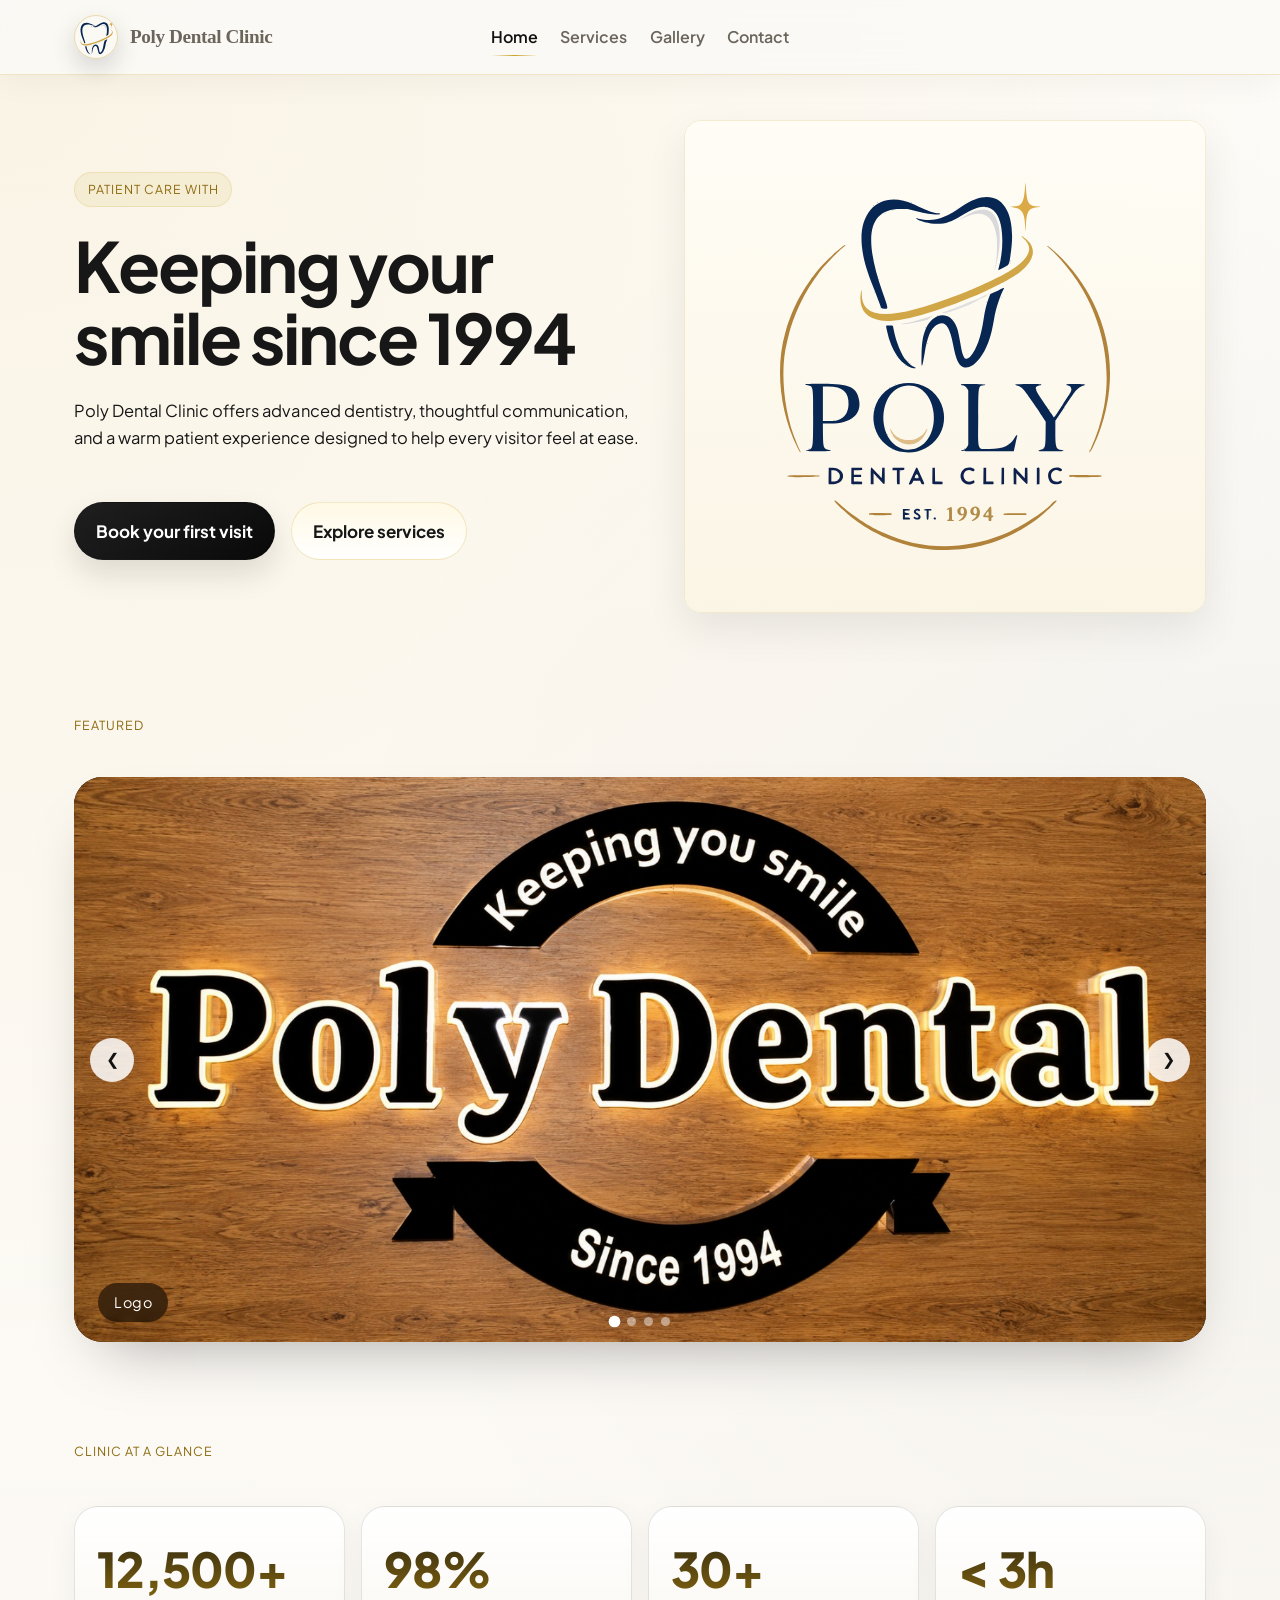
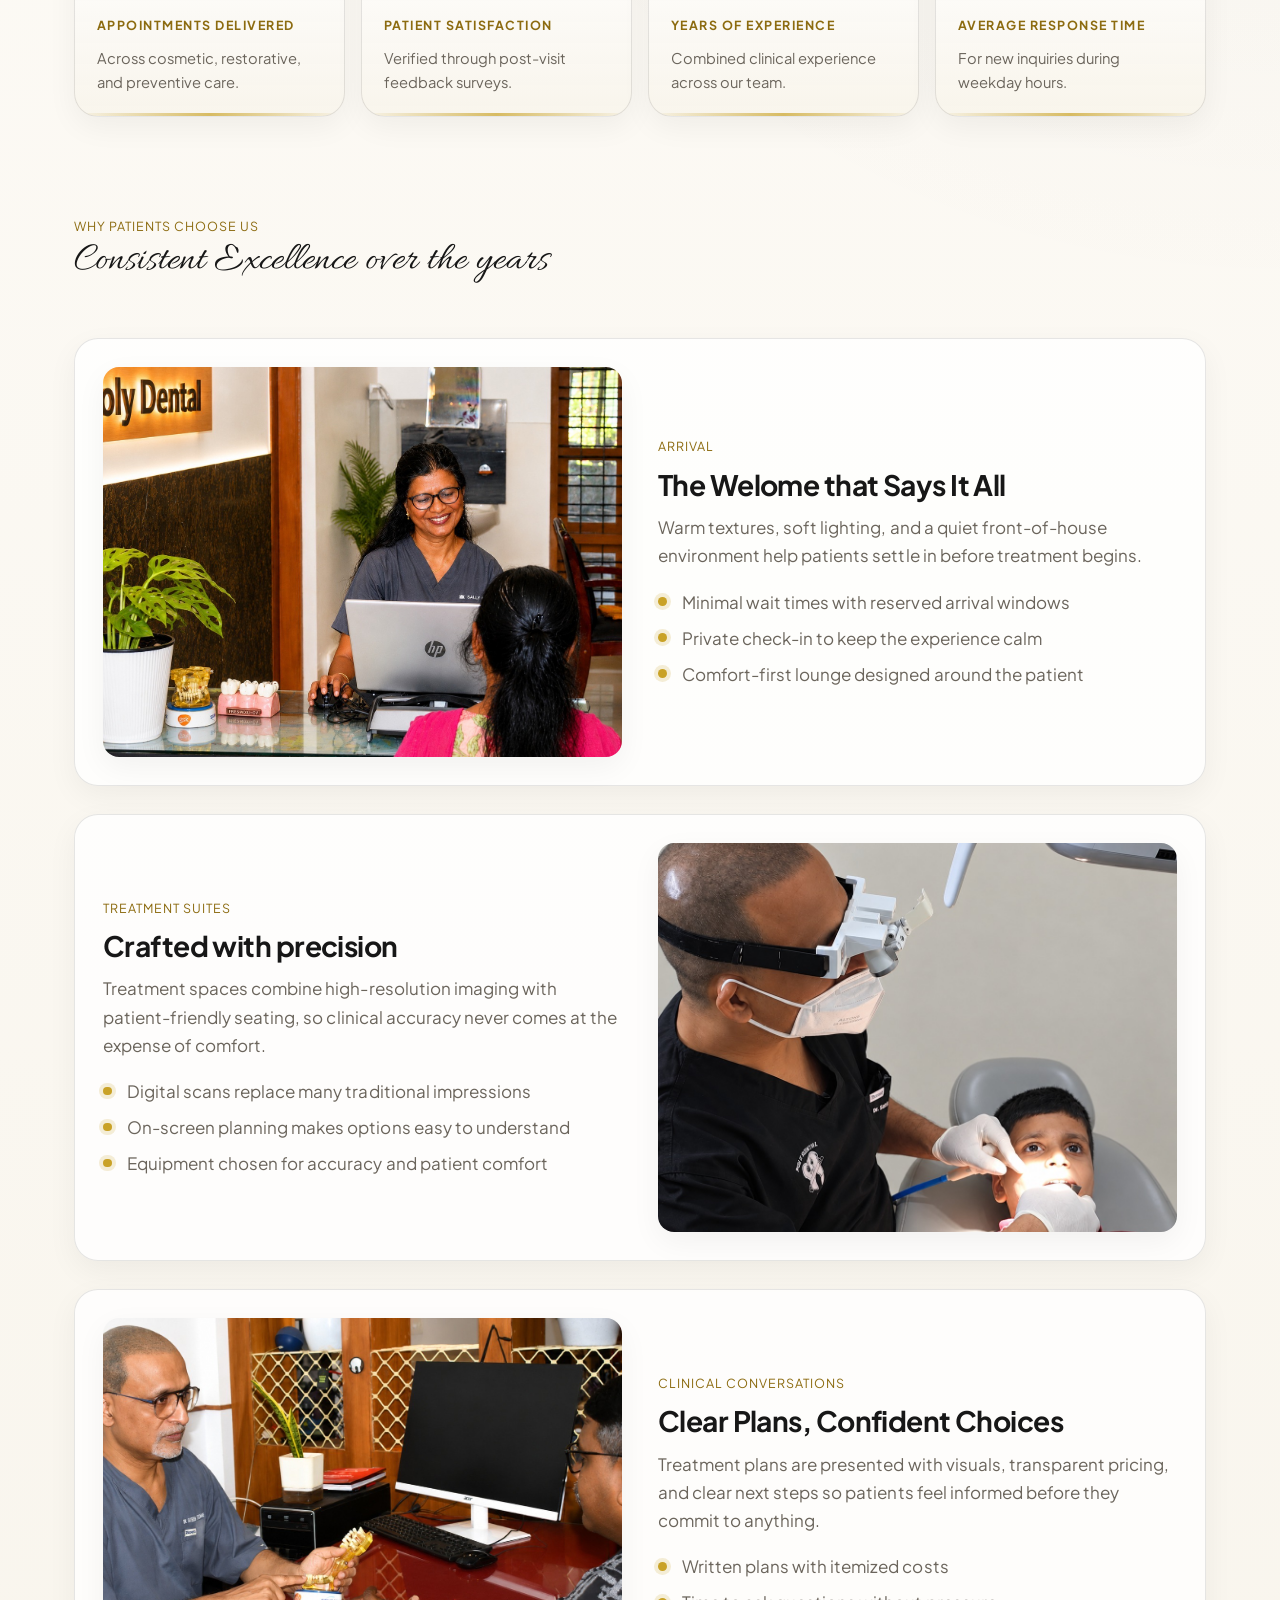
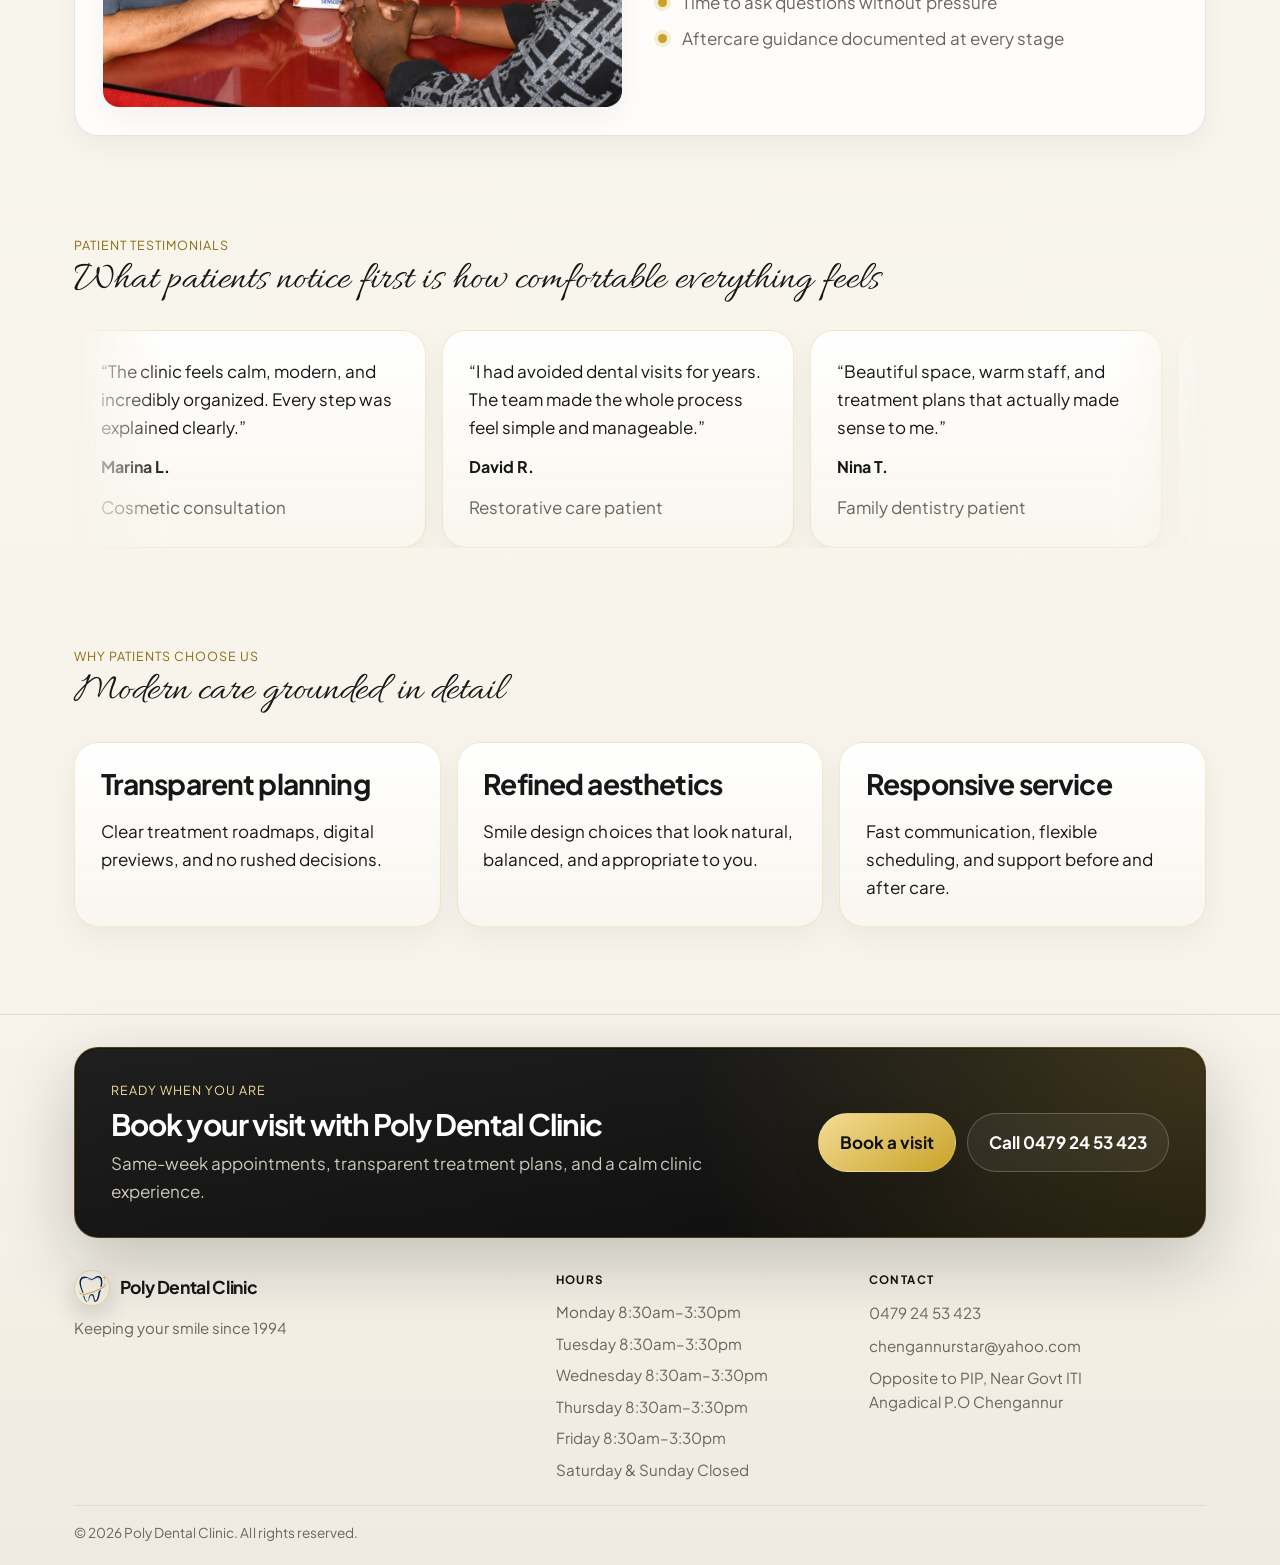
==== commit 16ea4565: "fix: UAT for client" ====
--- a/index.html
+++ b/index.html
@@ -29,7 +29,7 @@
     <link rel="preconnect" href="https://fonts.googleapis.com" />
     <link rel="preconnect" href="https://fonts.gstatic.com" crossorigin />
     <link
-      href="https://fonts.googleapis.com/css2?family=Plus+Jakarta+Sans:wght@400;500;600;700;800&display=swap"
+      href="https://fonts.googleapis.com/css2?family=Allura&family=Plus+Jakarta+Sans:wght@400;500;600;700;800&display=swap"
       rel="stylesheet"
     />
     <link rel="stylesheet" href="assets/css/styles.css" />
@@ -243,7 +243,7 @@
            <div class="section-head reveal">
             <div class="section-copy">
               <span class="section-label">Why patients choose us</span>
-              <h2>Consistent Excellence over the years</h2>
+              <h2 class="script-heading">Consistent Excellence over the years</h2>
             </div>
           </div>
           </div>
@@ -255,7 +255,7 @@
               </div>
               <div class="feature-copy">
                 <span class="section-label">Arrival</span>
-                <h3>A reception that sets the tone.</h3>
+                <h3>The Welome that Says It All</h3>
                 <p>
                   Warm textures, soft lighting, and a quiet front-of-house environment help
                   patients settle in before treatment begins.
@@ -270,11 +270,11 @@
 
             <article class="feature-row is-reversed reveal">
               <div class="feature-media">
-                <img src="assets/images/f7.jpeg" alt="Modern treatment suite with digital tools" />
+                <img src="assets/images/f6.jpeg" alt="Modern treatment suite with digital tools" />
               </div>
               <div class="feature-copy">
                 <span class="section-label">Treatment suites</span>
-                <h3>Modern rooms built around precision.</h3>
+                <h3>Crafted with precision</h3>
                 <p>
                   Treatment spaces combine high-resolution imaging with patient-friendly seating,
                   so clinical accuracy never comes at the expense of comfort.
@@ -293,7 +293,7 @@
               </div>
               <div class="feature-copy">
                 <span class="section-label">Clinical conversations</span>
-                <h3>Plans explained in plain language.</h3>
+                <h3>Clear Plans, Confident Choices</h3>
                 <p>
                   Treatment plans are presented with visuals, transparent pricing, and clear
                   next steps so patients feel informed before they commit to anything.
@@ -314,7 +314,7 @@
           <div class="section-head reveal">
             <div class="section-copy">
               <span class="section-label">Patient testimonials</span>
-              <h2>What patients notice first is how comfortable everything feels.</h2>
+              <h2 class="script-heading">What patients notice first is how comfortable everything feels</h2>
             </div>
           </div>
 
@@ -370,7 +370,7 @@
           <div class="section-head reveal">
             <div class="section-copy">
               <span class="section-label">Why patients choose us</span>
-              <h2>Modern care grounded in detail.</h2>
+              <h2 class="script-heading">Modern care grounded in detail</h2>
             </div>
           </div>
           <div class="values-grid">
@@ -403,7 +403,7 @@
         <aside class="footer-cta reveal" aria-label="Book a visit">
           <div class="footer-cta-copy">
             <span class="section-label">Ready when you are</span>
-            <h3>Book your visit with Poly Dental Clinic.</h3>
+            <h3>Book your visit with Poly Dental Clinic</h3>
             <p>Same-week appointments, transparent treatment plans, and a calm clinic experience.</p>
           </div>
           <div class="footer-cta-actions">
@@ -420,12 +420,14 @@
             <span>Keeping your smile since 1994</span>
           </div>
           <div class="footer-col">
-            <span class="footer-heading">Navigate</span>
+            <span class="footer-heading">Hours</span>
             <div class="footer-links">
-              <a href="index.html">Home</a>
-              <a href="services.html">Services</a>
-              <a href="gallery.html">Gallery</a>
-              <a href="contact.html">Contact</a>
+              <span>Monday 8:30am&ndash;3:30pm</span>
+              <span>Tuesday 8:30am&ndash;3:30pm</span>
+              <span>Wednesday 8:30am&ndash;3:30pm</span>
+              <span>Thursday 8:30am&ndash;3:30pm</span>
+              <span>Friday 8:30am&ndash;3:30pm</span>
+              <span>Saturday &amp; Sunday Closed</span>
             </div>
           </div>
           <div class="footer-col">
@@ -434,8 +436,7 @@
               <a href="tel:+15550142211">0479 24 53 423</a>
               <a href="mailto:hello@polydentalclinic.com">chengannurstar@yahoo.com</a>
               <span>Opposite to PIP, Near Govt ITI
-              <br />Angadical P.O Chengannur</span>
-              <span>Mon&ndash;Fri &middot; 8:00&ndash;18:00</span>
+                <br />Angadical P.O Chengannur</span>
             </div>
           </div>
         </div>
--- a/assets/css/styles.css
+++ b/assets/css/styles.css
@@ -25,6 +25,7 @@
   --measure: 68ch;
   --display-font: "Plus Jakarta Sans", "Segoe UI", sans-serif;
   --body-font: "Plus Jakarta Sans", "Segoe UI", sans-serif;
+  --script-font: "Allura", "Brush Script MT", cursive;
   --focus-ring: 0 0 0 4px rgba(201, 162, 39, 0.2);
   --transition: 220ms ease;
 }
@@ -318,6 +319,44 @@
 
 .page-intro {
   padding: clamp(2rem, 4vw, 3.2rem) 0 clamp(2.4rem, 4.6vw, 3.6rem);
+}
+
+.map-section {
+  padding: 0 0 clamp(2.5rem, 5vw, 4rem);
+}
+
+.map-heading {
+  display: flex;
+  align-items: end;
+  justify-content: space-between;
+  gap: 2rem;
+  margin-bottom: 1.25rem;
+}
+
+.map-heading h2 {
+  margin-top: 0.35rem;
+}
+
+.map-heading p {
+  max-width: 32ch;
+  color: var(--text-muted);
+  text-align: right;
+}
+
+.map-frame {
+  min-height: 24rem;
+  overflow: hidden;
+  border: 1px solid var(--border);
+  border-radius: var(--radius-lg);
+  background: var(--bg-elevated);
+  box-shadow: var(--shadow-soft);
+}
+
+.map-frame iframe {
+  display: block;
+  width: 100%;
+  height: 24rem;
+  border: 0;
 }
 
 .home-intro {
@@ -507,7 +546,17 @@
 }
 
 h2 {
-  font-size: 50px;
+  font-size: 100px;
+}
+
+
+
+.script-heading {
+  font-family: var(--script-font);
+  font-size: clamp(2.5rem, 3vw, 3.6rem);
+  font-weight: 400;
+  letter-spacing: 0;
+  white-space: nowrap;
 }
 
 h3 {
@@ -1184,6 +1233,10 @@
     --gutter: 1.1rem;
   }
 
+  .script-heading {
+    white-space: normal;
+  }
+
   .site-header {
     background: rgba(251, 250, 247, 0.94);
   }
@@ -1291,6 +1344,22 @@
     gap: 1rem;
   }
 
+  .map-heading {
+    align-items: start;
+    flex-direction: column;
+    gap: 0.5rem;
+  }
+
+  .map-heading p {
+    text-align: left;
+  }
+
+  .map-frame,
+  .map-frame iframe {
+    min-height: 20rem;
+    height: 20rem;
+  }
+
   .page-intro-copy {
     padding-block: 0.25rem 0;
   }
@@ -1730,7 +1799,7 @@
   flex: 0 0 100%;
   margin: 0;
   position: relative;
-  aspect-ratio: 16 / 7;
+  aspect-ratio: 1600 / 799;
   background: #111;
 }
 .carousel-slide img {
@@ -1795,7 +1864,6 @@
   transform: scale(1.3);
 }
 @media (max-width: 600px) {
-  .carousel-slide { aspect-ratio: 4 / 5; }
   .carousel-btn { width: 38px; height: 38px; }
 }
 
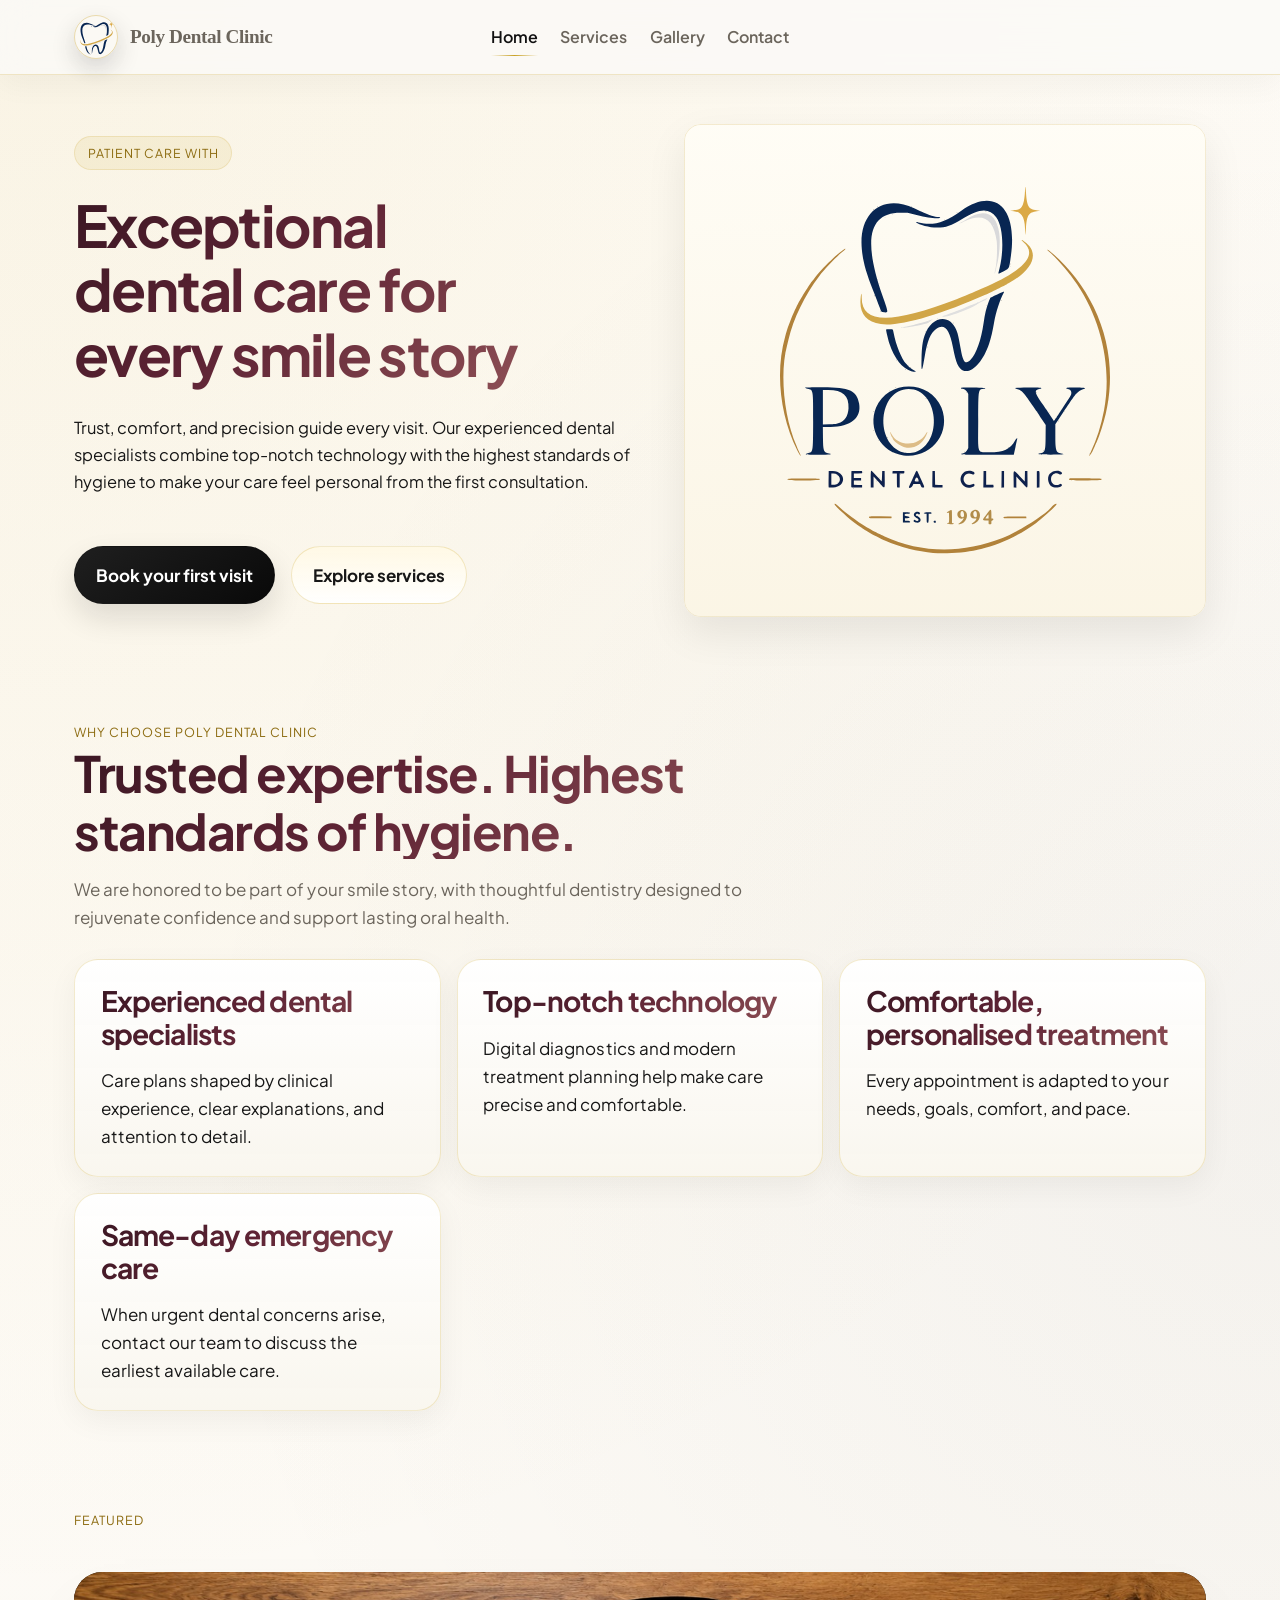
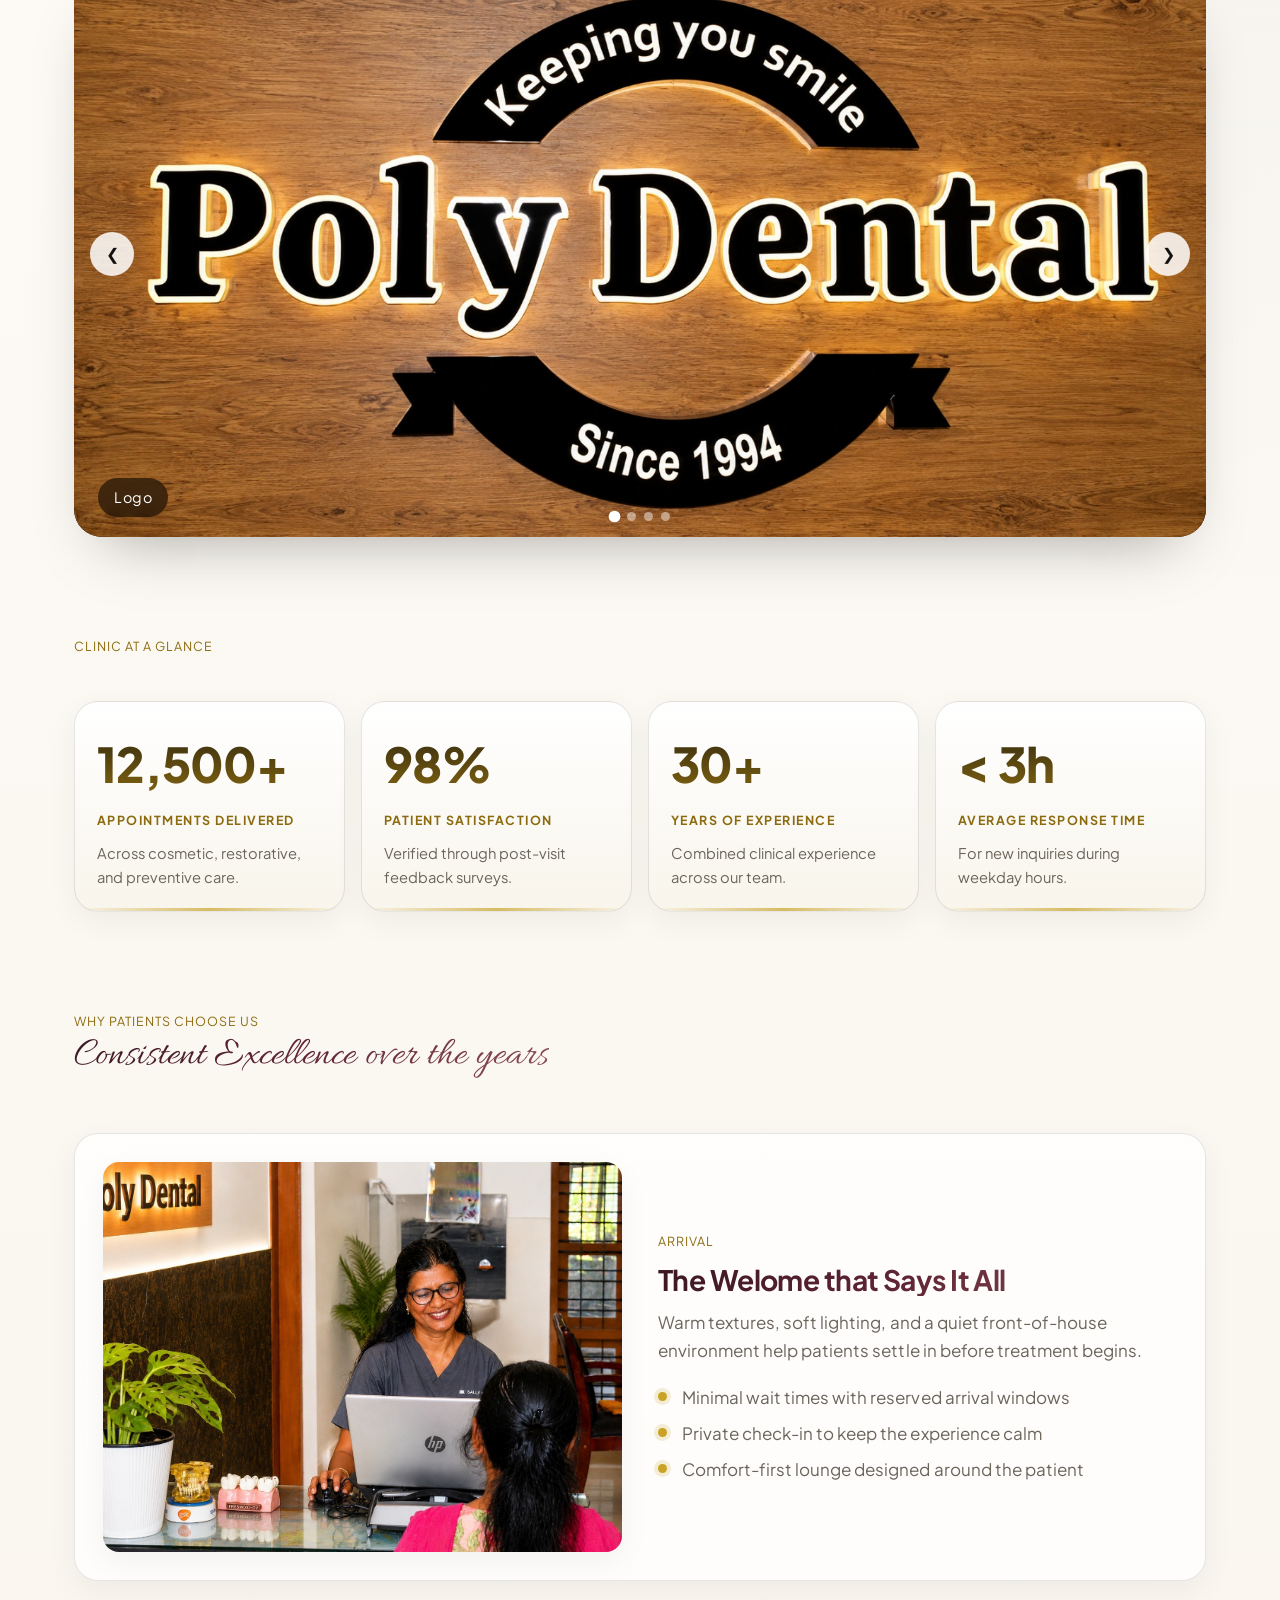
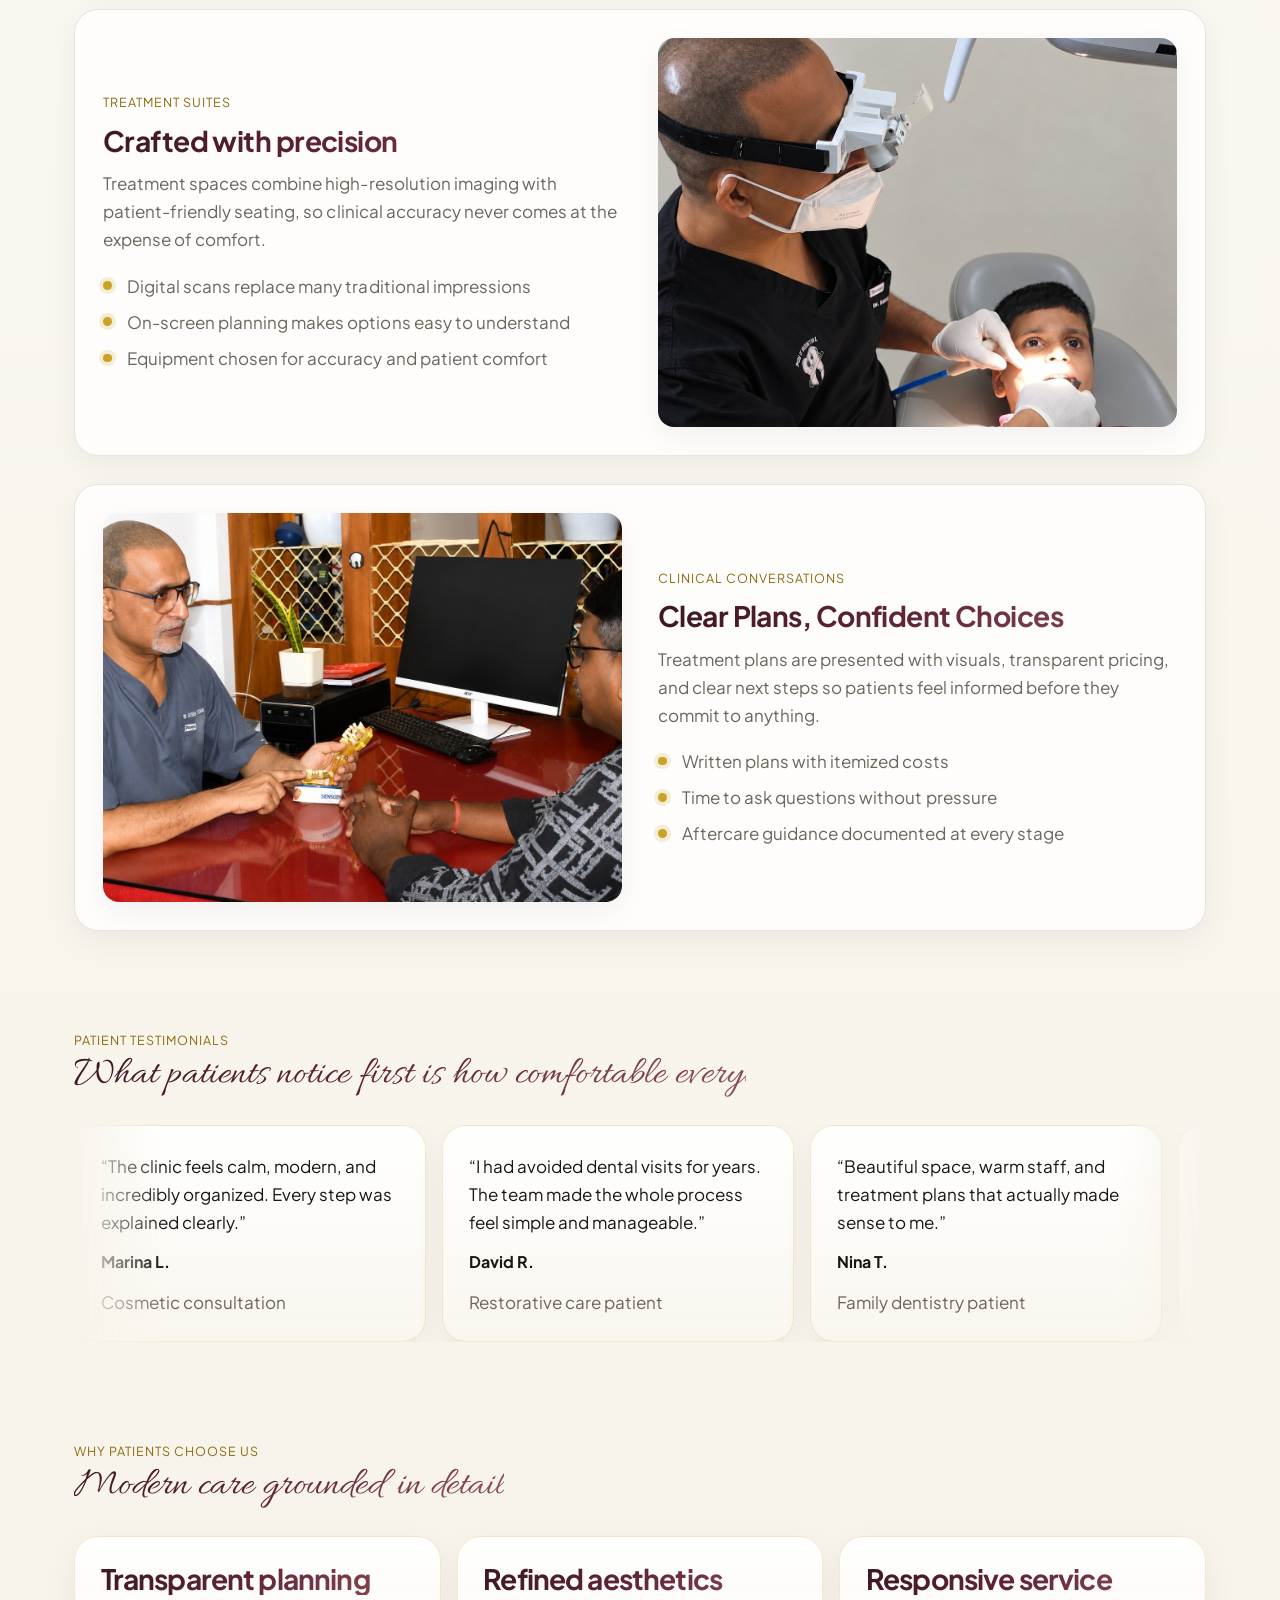
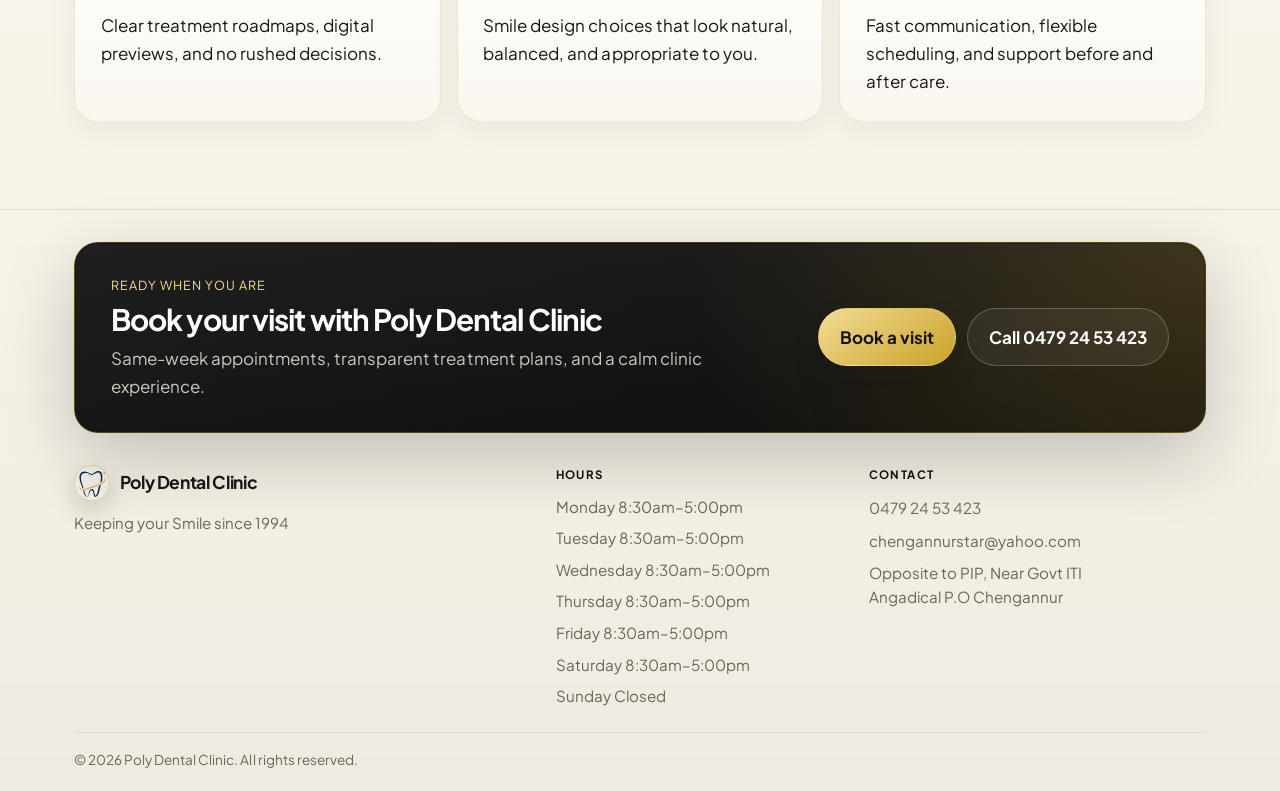
==== commit 0bdd0aea: "fix: v3 release" ====
--- a/index.html
+++ b/index.html
@@ -4,21 +4,21 @@
   <head>
     <meta charset="UTF-8" />
     <meta name="viewport" content="width=device-width, initial-scale=1.0" />
-    <title>Home | Poly Dental Clinic</title>
+    <title>Exceptional Dental Care | Poly Dental Clinic</title>
     <meta
       name="description"
-      content="Poly Dental Clinic is a modern dental practice offering dependable care, advanced treatments, and a welcoming patient experience from the first visit."
+      content="Exceptional dental care in Chengannur with trusted expertise, top-notch technology, high standards of hygiene, and comfortable personalised treatment."
     />
     <meta
       name="keywords"
-      content="dental clinic, cosmetic dentistry, family dentist, restorative dentistry, modern dental care"
+      content="exceptional dental care, trusted dentist, smile makeover, experienced dental specialists, emergency dental care, top-notch dental technology, dental hygiene, personalised dental treatment, Chengannur dentist"
     />
     <meta name="robots" content="index,follow" />
     <link rel="canonical" href="https://www.polydentalclinic.com/" />
     <meta property="og:title" content="Home | Poly Dental Clinic" />
     <meta
       property="og:description"
-      content="Modern dental care with a strong first impression, advanced technology, and a calm patient experience."
+      content="Trusted expertise, top-notch technology, and comfortable personalised treatment for every smile story at Poly Dental Clinic."
     />
     <meta property="og:type" content="website" />
     <meta property="og:url" content="https://www.polydentalclinic.com/" />
@@ -92,10 +92,11 @@
         <div class="section-shell page-intro-grid">
           <div class="page-intro-copy reveal">
             <span class="eyebrow">Patient care with </span>
-            <h1>Keeping your smile since 1994</h1>
+            <h1>Exceptional dental care for every smile story</h1>
             <p>
-              Poly Dental Clinic offers advanced dentistry, thoughtful communication,
-              and a warm patient experience designed to help every visitor feel at ease.
+              Trust, comfort, and precision guide every visit. Our experienced dental specialists
+              combine top-notch technology with the highest standards of hygiene to make your care
+              feel personal from the first consultation.
             </p>
             <div class="inline-actions">
               <a class="button" href="contact.html">Book your first visit</a>
@@ -117,6 +118,39 @@
               </div>
               
             </div>
+          </div>
+        </div>
+      </section>
+
+      <section class="section trust-section" aria-labelledby="trust-heading">
+        <div class="section-shell">
+          <div class="section-head reveal">
+            <div class="section-copy">
+              <span class="section-label">Why choose Poly Dental Clinic</span>
+              <h2 id="trust-heading">Trusted expertise. Highest standards of hygiene.</h2>
+              <p class="section-lead">
+                We are honored to be part of your smile story, with thoughtful dentistry designed
+                to rejuvenate confidence and support lasting oral health.
+              </p>
+            </div>
+          </div>
+          <div class="values-grid">
+            <article class="value-card reveal">
+              <h3>Experienced dental specialists</h3>
+              <p>Care plans shaped by clinical experience, clear explanations, and attention to detail.</p>
+            </article>
+            <article class="value-card reveal">
+              <h3>Top-notch technology</h3>
+              <p>Digital diagnostics and modern treatment planning help make care precise and comfortable.</p>
+            </article>
+            <article class="value-card reveal">
+              <h3>Comfortable, personalised treatment</h3>
+              <p>Every appointment is adapted to your needs, goals, comfort, and pace.</p>
+            </article>
+            <article class="value-card reveal">
+              <h3>Same-day emergency care</h3>
+              <p>When urgent dental concerns arise, contact our team to discuss the earliest available care.</p>
+            </article>
           </div>
         </div>
       </section>
@@ -417,17 +451,18 @@
               <img class="brand-mark" src="assets/images/PD_LogoMark.svg" alt="Poly Dental Clinic logo" />
               <strong>Poly Dental Clinic</strong>
             </a>
-            <span>Keeping your smile since 1994</span>
+            <span>Keeping your Smile since 1994</span>
           </div>
           <div class="footer-col">
             <span class="footer-heading">Hours</span>
             <div class="footer-links">
-              <span>Monday 8:30am&ndash;3:30pm</span>
-              <span>Tuesday 8:30am&ndash;3:30pm</span>
-              <span>Wednesday 8:30am&ndash;3:30pm</span>
-              <span>Thursday 8:30am&ndash;3:30pm</span>
-              <span>Friday 8:30am&ndash;3:30pm</span>
-              <span>Saturday &amp; Sunday Closed</span>
+              <span>Monday 8:30am&ndash;5:00pm</span>
+              <span>Tuesday 8:30am&ndash;5:00pm</span>
+              <span>Wednesday 8:30am&ndash;5:00pm</span>
+              <span>Thursday 8:30am&ndash;5:00pm</span>
+              <span>Friday 8:30am&ndash;5:00pm</span>
+              <span>Saturday 8:30am&ndash;5:00pm</span>
+              <span>Sunday Closed</span>
             </div>
           </div>
           <div class="footer-col">
--- a/assets/css/styles.css
+++ b/assets/css/styles.css
@@ -8,6 +8,10 @@
   --text-muted: #6b655c;
   --gold: #c9a227;
   --gold-soft: #e7d08b;
+  --maroon-1: #3b1723;
+  --maroon-2: #5f2435;
+  --maroon-3: #8d4f55;
+  --heading-gradient: linear-gradient(135deg, var(--maroon-1) 0%, var(--maroon-2) 46%, var(--maroon-3) 100%);
   --accent-dark: #111111;
   --border: rgba(17, 17, 17, 0.1);
   --border-strong: rgba(201, 162, 39, 0.24);
@@ -383,9 +387,10 @@
 }
 
 .page-intro-copy h1 {
-  max-width: 10.5ch;
-  line-height: 1.04;
+  max-width: 11ch;
+  line-height: 1.12;
   margin-bottom: 0.1rem;
+  padding-bottom: 0.06em;
 }
 
 .page-intro-copy p {
@@ -454,8 +459,13 @@
   color: #f4dc94;
 }
 
-.intro-detail-card h3 {
+.page-intro-details .intro-detail-card h3,
+.page-intro-details .intro-detail-actions h3 {
   color: #fff;
+  background: none;
+  -webkit-background-clip: initial;
+  background-clip: initial;
+  -webkit-text-fill-color: #fff;
   margin-top: 0.35rem;
 }
 
@@ -535,18 +545,24 @@
   font-family: var(--display-font);
   font-weight: 700;
   letter-spacing: -0.03em;
+  color: transparent;
+  background: var(--heading-gradient);
+  -webkit-background-clip: text;
+  background-clip: text;
+  -webkit-text-fill-color: transparent;
 }
 
 
 
 h1 {
-  font-size: clamp(2.4rem, 5.4vw, 5.2rem);
+  font-size: clamp(2.1rem, 4.5vw, 4.3rem);
   max-width: 18ch;
+  line-height: 1.08;
   text-wrap: balance;
 }
 
 h2 {
-  font-size: 100px;
+  font-size: 50px;
 }
 
 
@@ -557,6 +573,17 @@
   font-weight: 400;
   letter-spacing: 0;
   white-space: nowrap;
+}
+
+.page-intro-script-heading {
+  font-family: var(--script-font);
+  font-size: clamp(2.7rem, 4vw, 3.6rem);
+  font-weight: 400;
+  letter-spacing: 0;
+  line-height: 0.96;
+  min-width: 470px;
+  text-wrap: balance;
+  white-space: normal;
 }
 
 h3 {
@@ -1040,6 +1067,10 @@
 
 .footer-cta-copy h3 {
   color: #fff;
+  background: none;
+  -webkit-background-clip: initial;
+  background-clip: initial;
+  -webkit-text-fill-color: #fff;
   font-size: clamp(1.4rem, 2.4vw, 1.85rem);
   margin: 0;
 }
@@ -1235,6 +1266,15 @@
 
   .script-heading {
     white-space: normal;
+  }
+
+  .page-intro-script-heading {
+    font-family: var(--script-font);
+    font-size: clamp(2.35rem, 10.5vw, 3.1rem);
+    line-height: 0.98;
+    max-width: 11ch;
+    white-space: normal;
+    text-wrap: balance;
   }
 
   .site-header {
@@ -1326,6 +1366,7 @@
     font-size: clamp(1.7rem, 6.5vw, 2.2rem);
   }
 
+
   h3 {
     font-size: clamp(1.2rem, 5vw, 1.55rem);
   }
@@ -1995,7 +2036,7 @@
   margin: 0;
   width: 100%;
   max-width: 100%;
-  font-size: clamp(2rem, 3.3vw, 3.2rem);
+  font-size: clamp(2rem, 3vw, 3rem);
   line-height: 1.05;
   letter-spacing: -0.04em;
 }
@@ -2170,6 +2211,20 @@
 .feature-copy {
   display: grid;
   gap: 0.75rem;
+}
+.feature-copy h1 {
+  font-family: var(--script-font);
+  font-size: clamp(2.8rem, 4vw, 4rem);
+  font-weight: 400;
+  line-height: 0.9;
+  letter-spacing: 0;
+  color: var(--ink);
+  background: none;
+  -webkit-background-clip: initial;
+  background-clip: initial;
+  -webkit-text-fill-color: var(--ink);
+  overflow: visible;
+  text-wrap: balance;
 }
 .feature-copy h3 {
   font-size: clamp(1.4rem, 2.2vw, 1.9rem);
